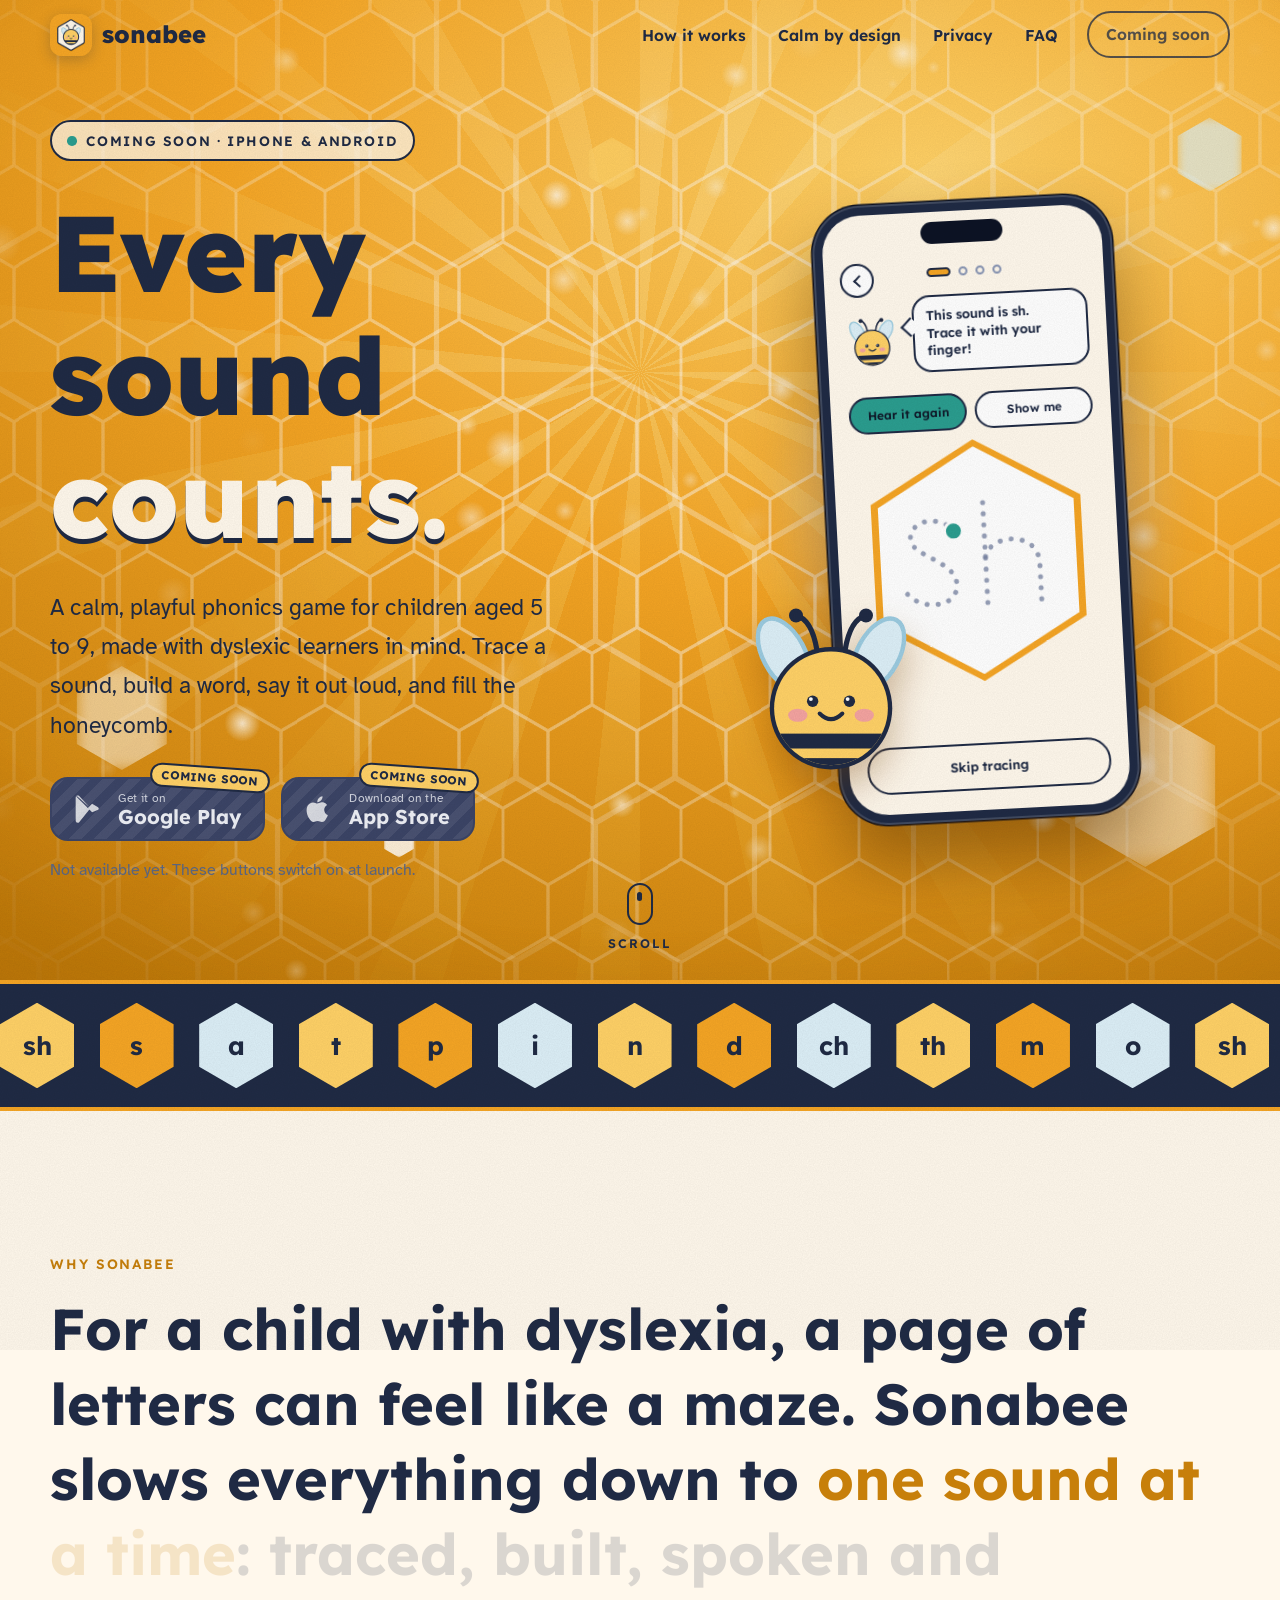
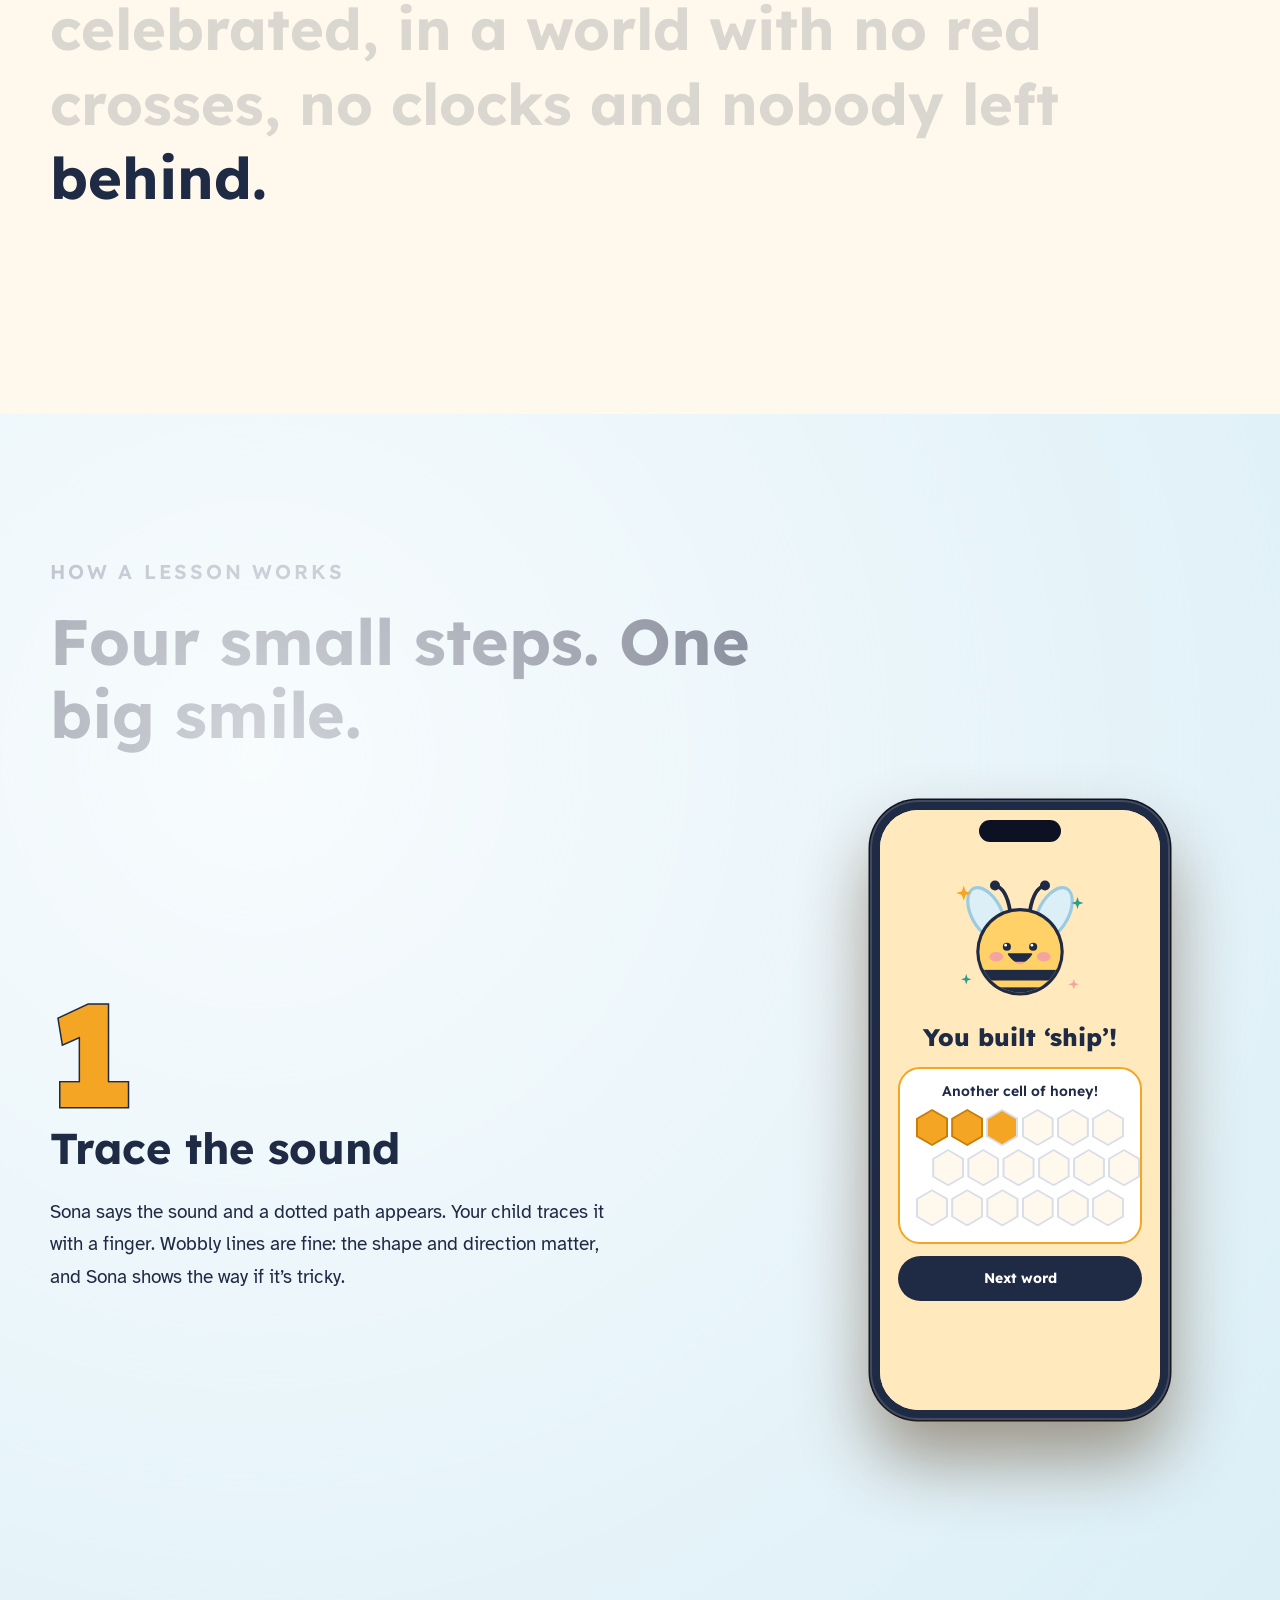
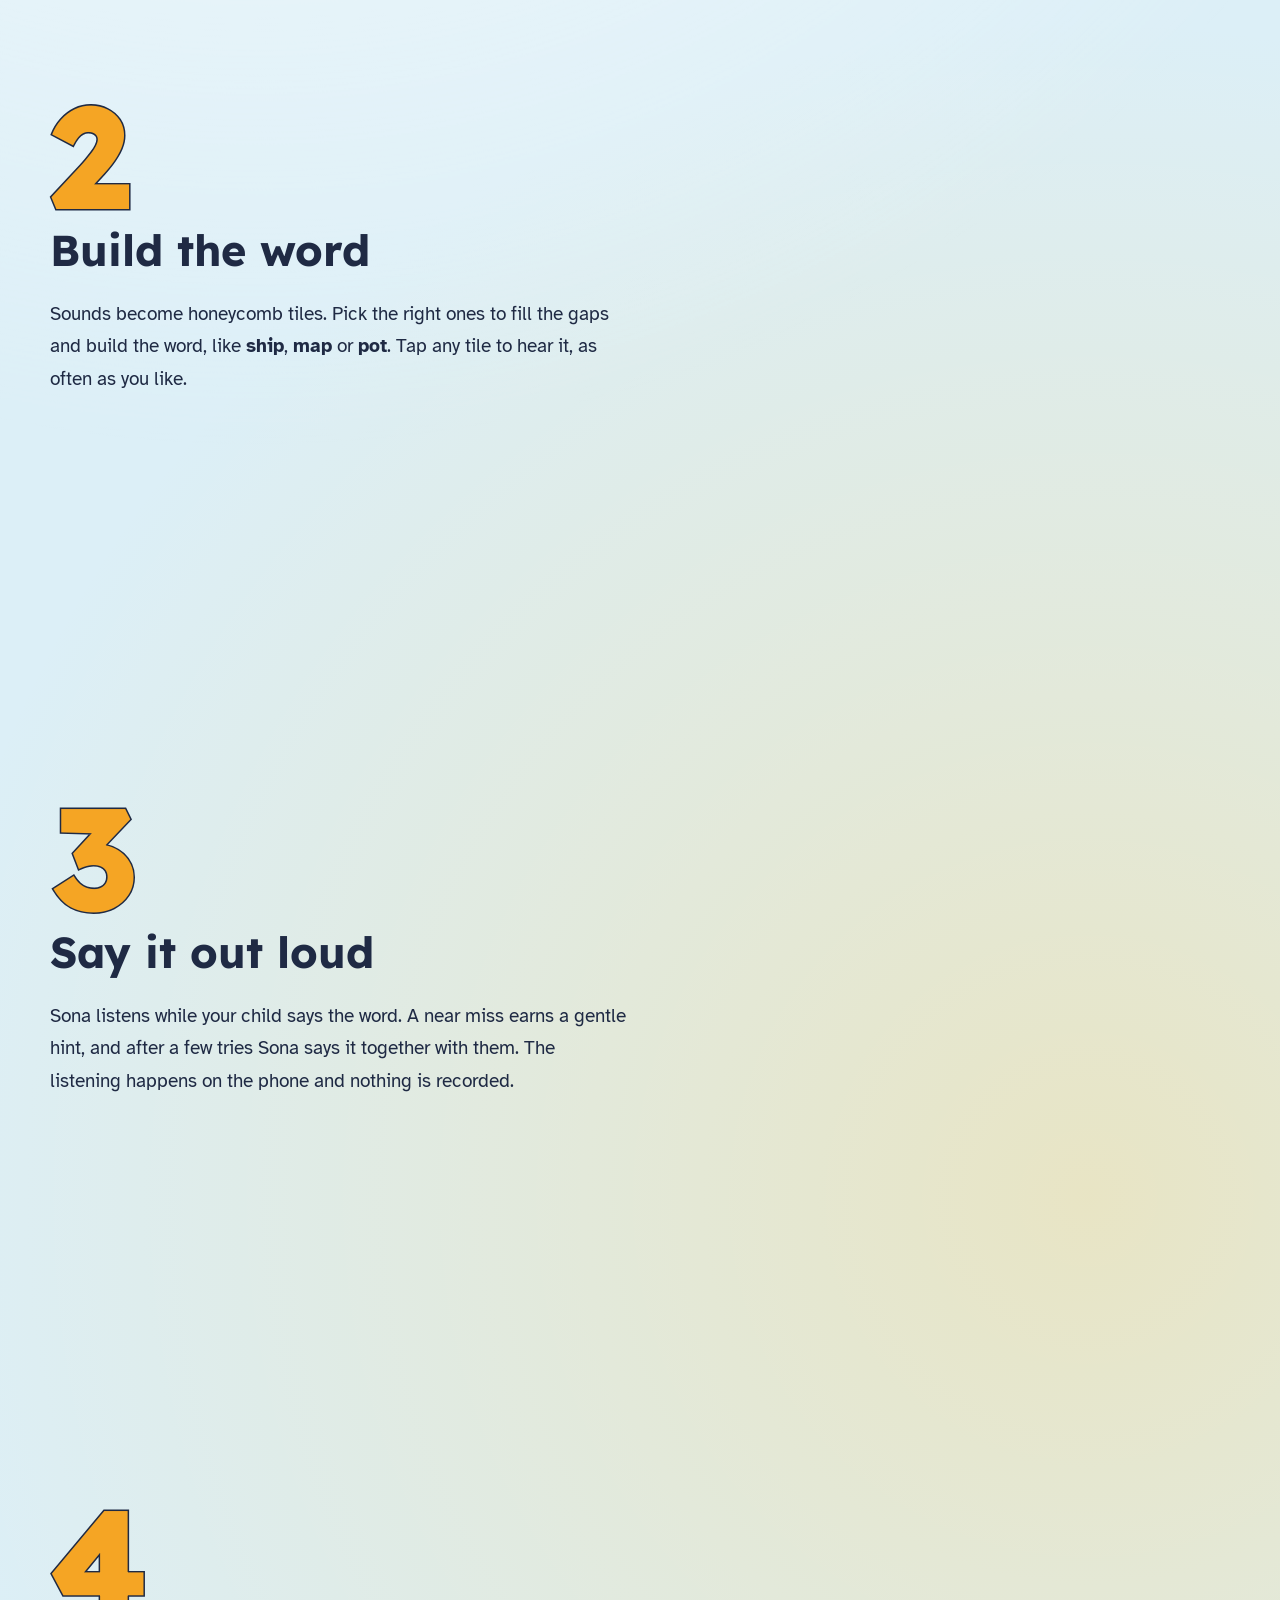
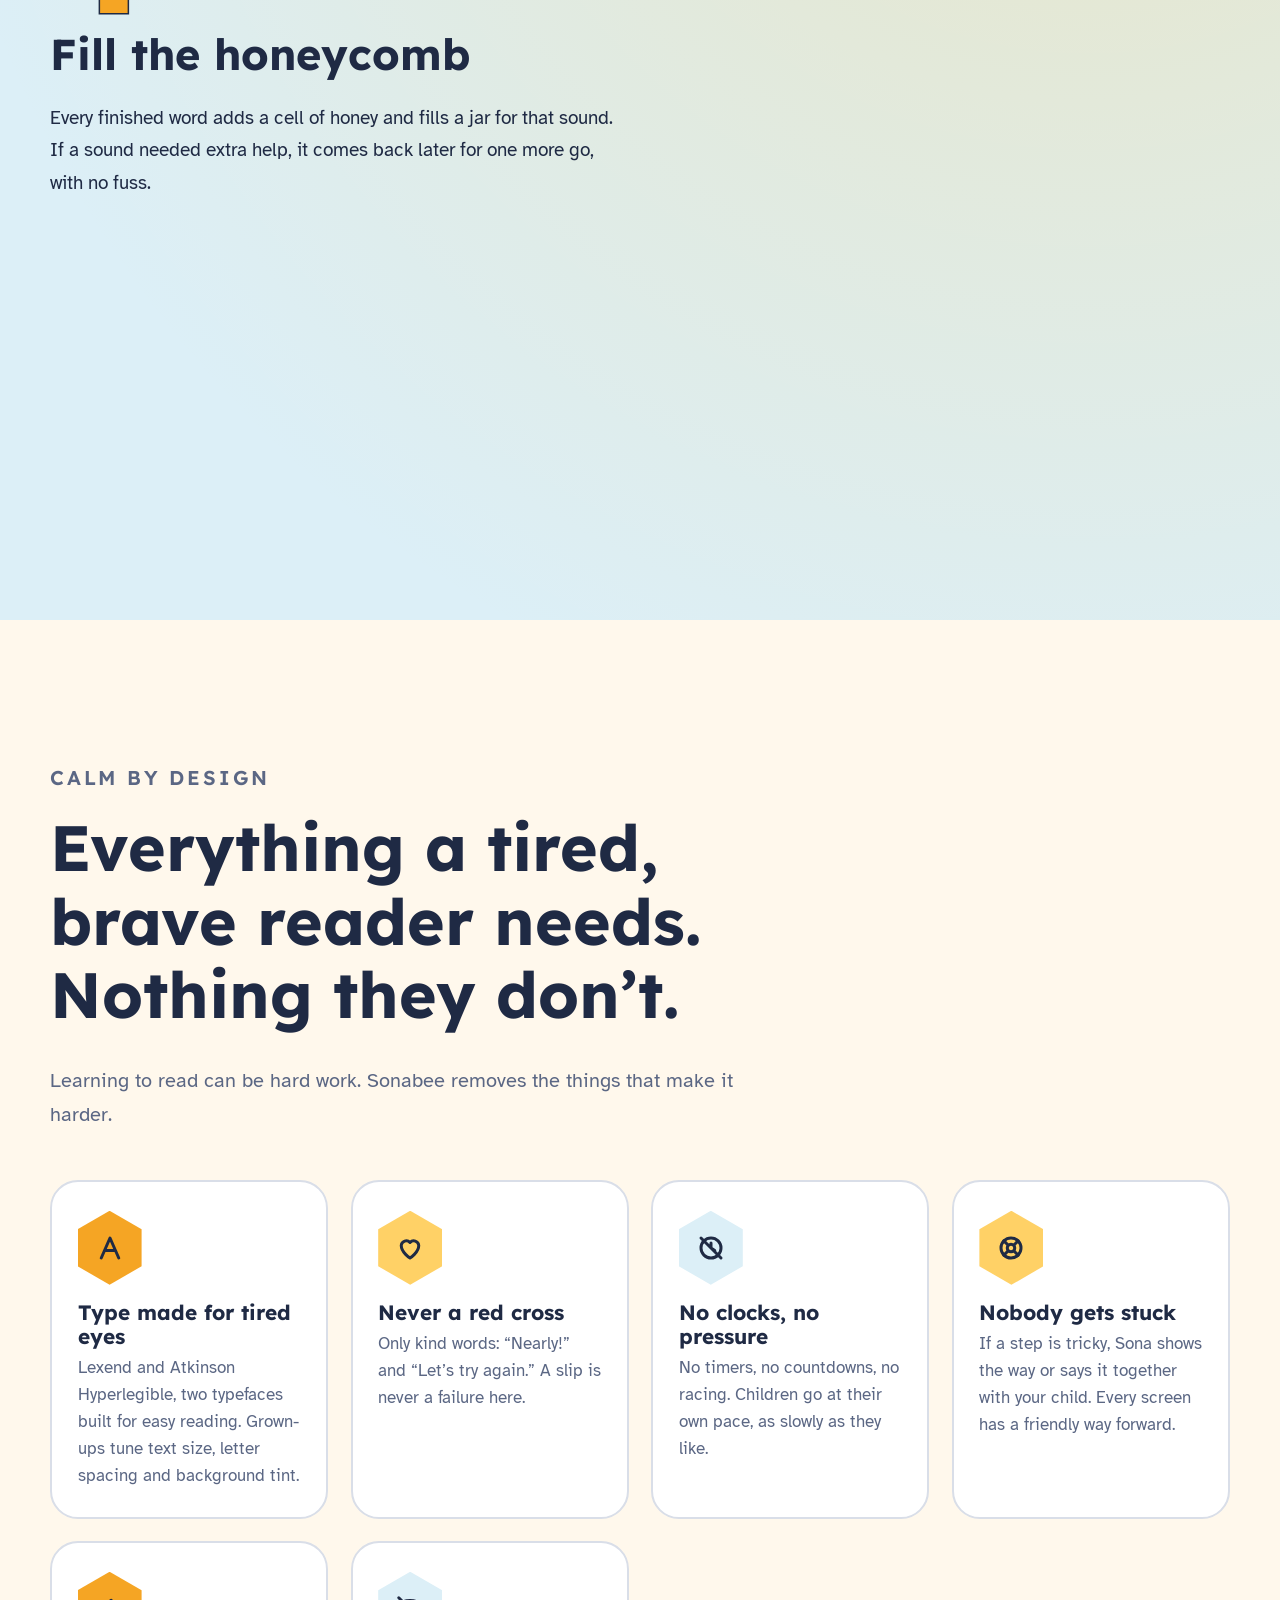
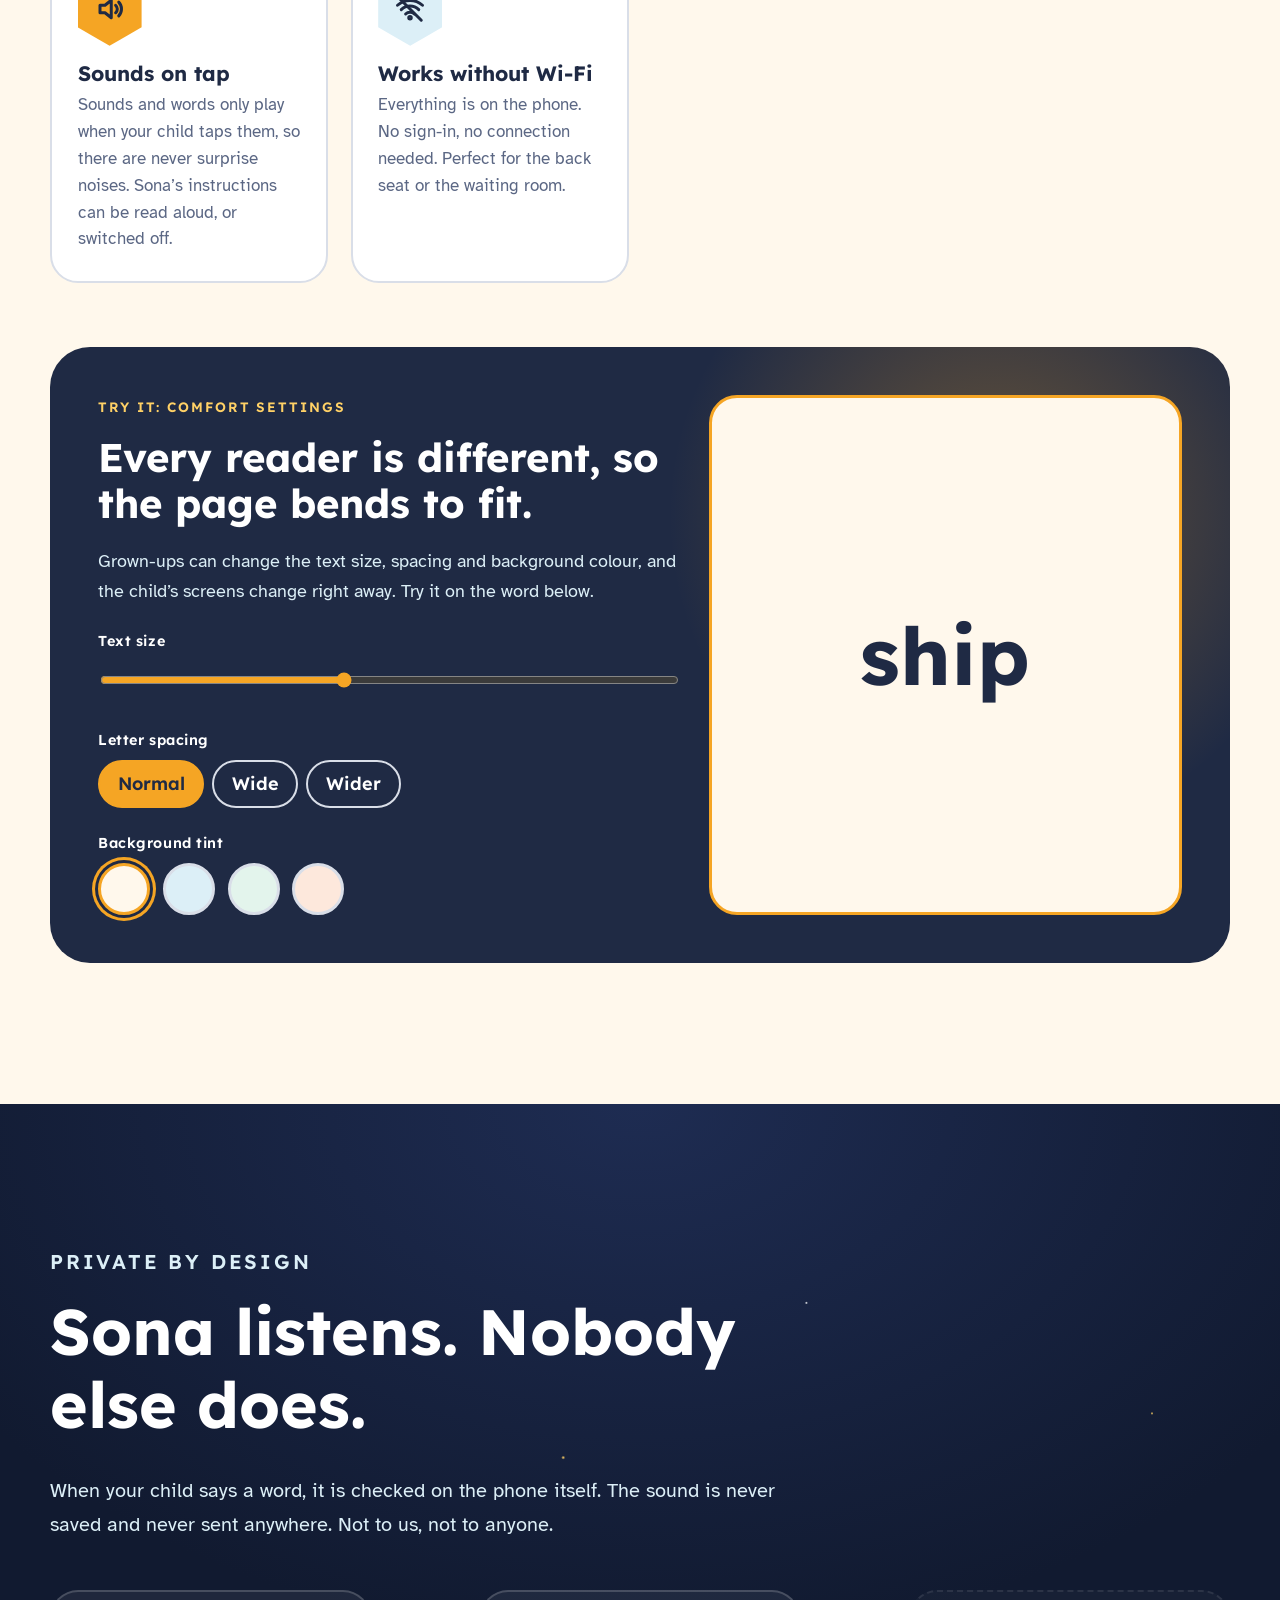
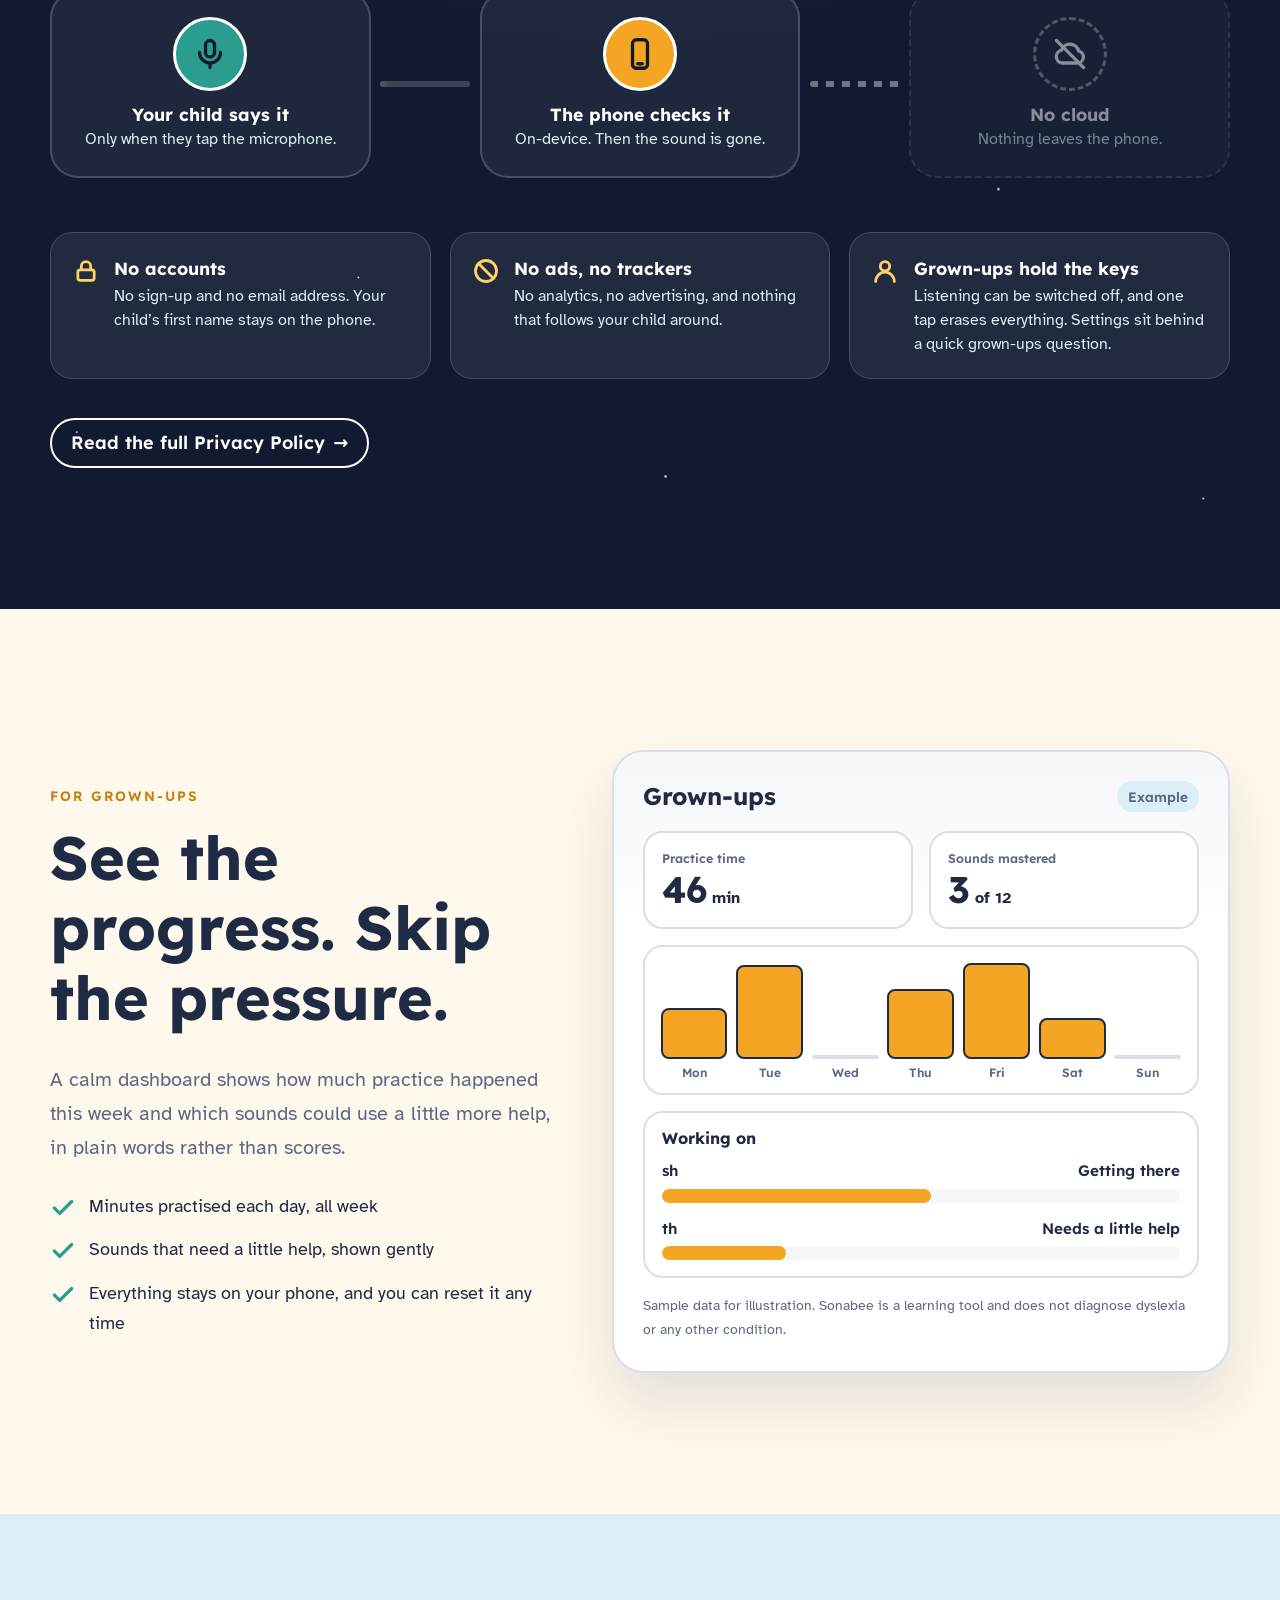
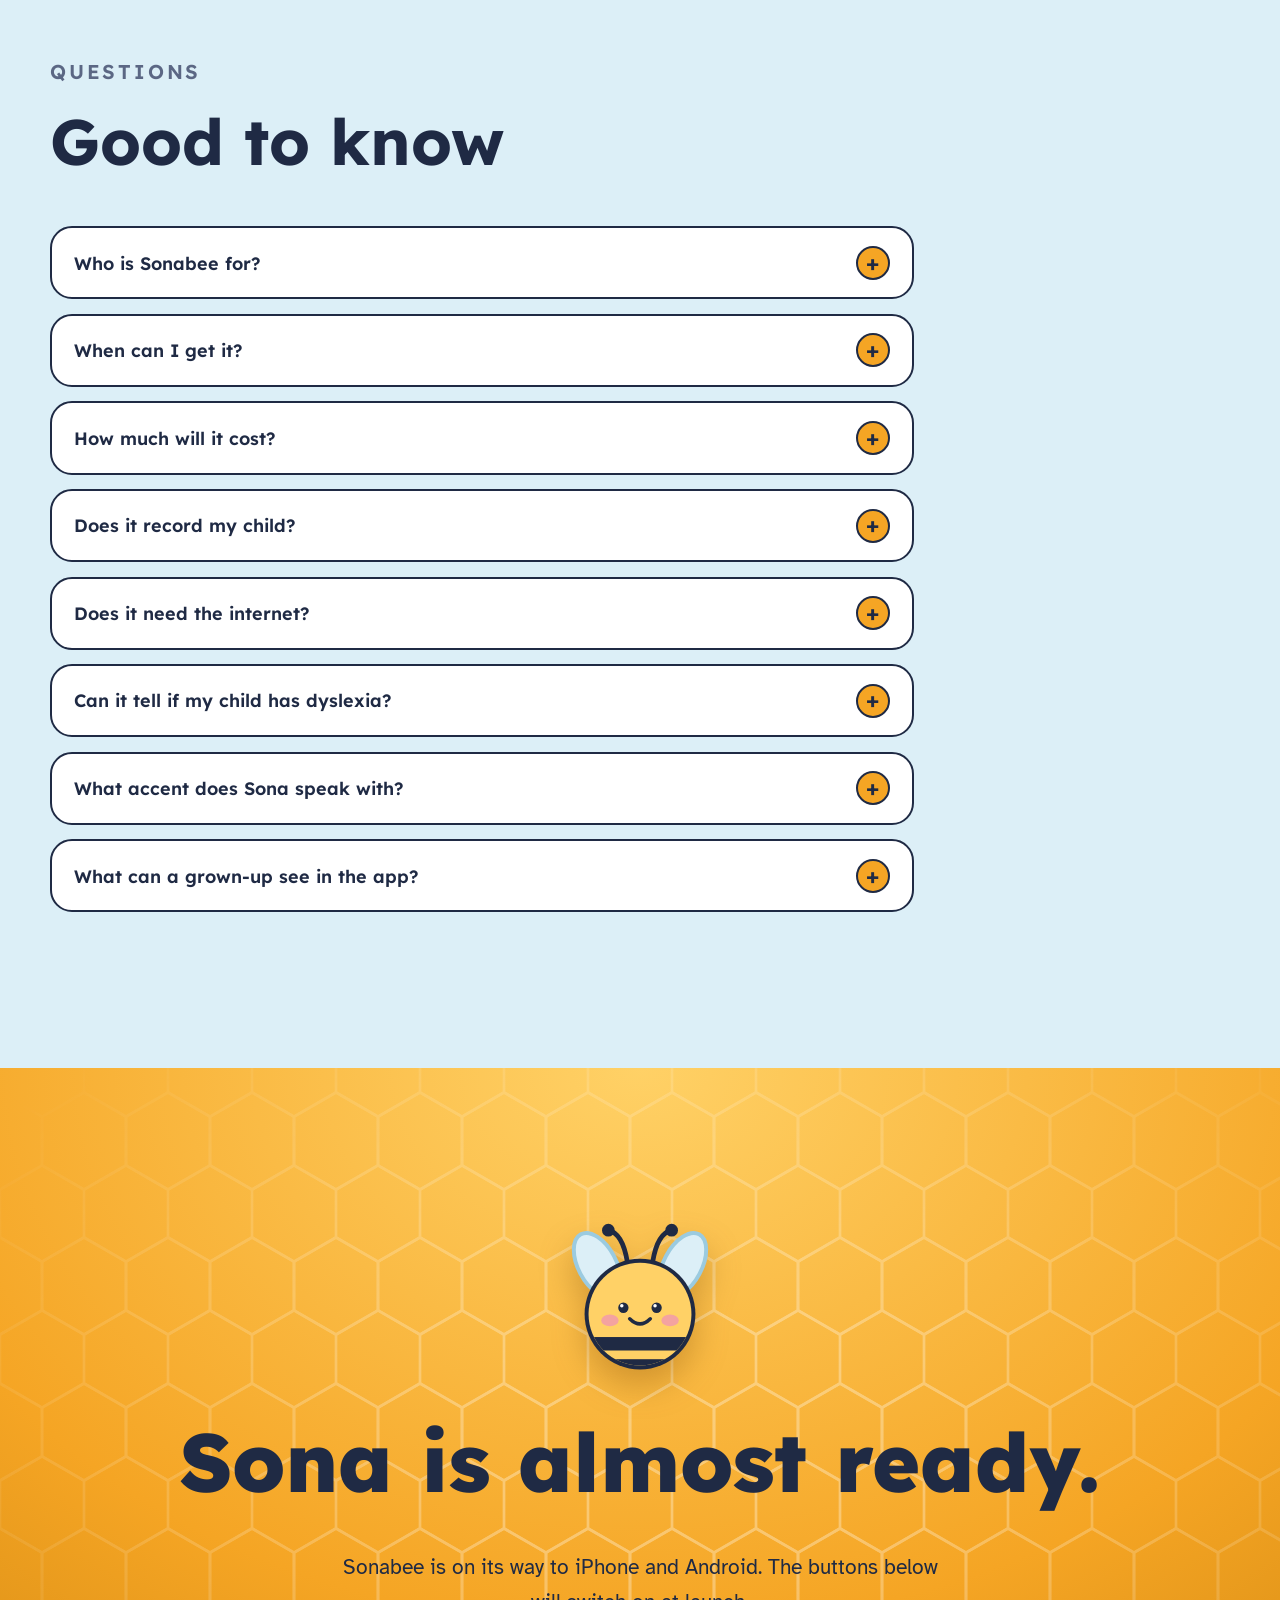
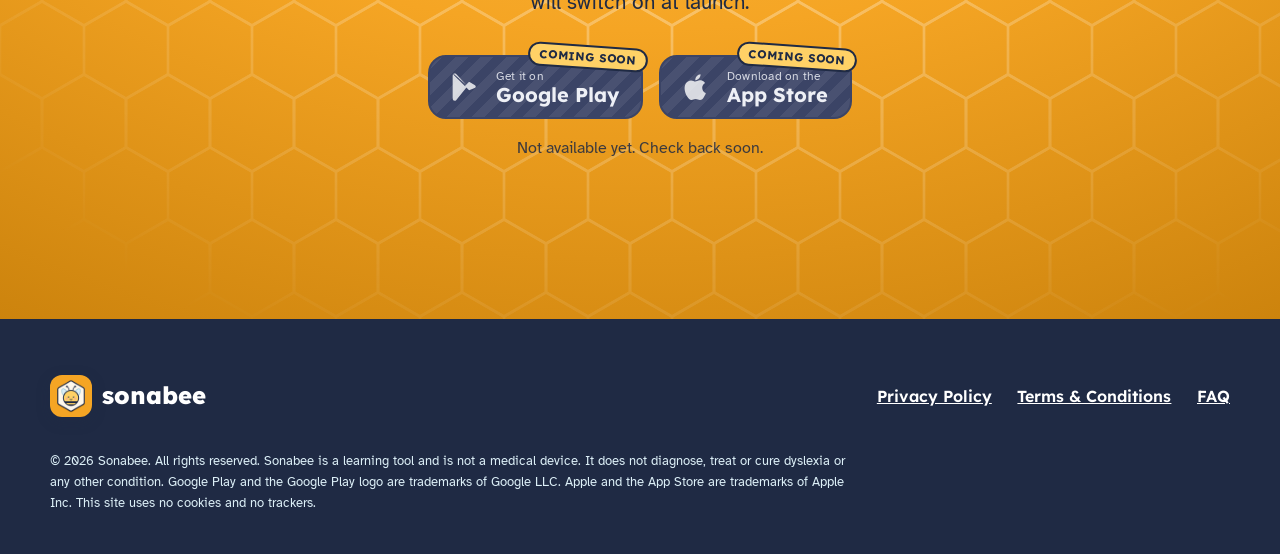
==== index.html @ 213363f4 "Add the Sonabee coming-soon website." ====
<!doctype html>
<html lang="en">
<head>
<meta charset="utf-8">
<meta name="viewport" content="width=device-width, initial-scale=1">
<title>Sonabee | Every sound counts. A calm phonics game for ages 5 to 9</title>
<meta name="description" content="Sonabee is a calm, playful phonics game for children aged 5 to 9, made with dyslexic learners in mind. Trace a sound, build a word, say it aloud. Coming soon to iPhone and Android.">
<meta name="theme-color" content="#F5A524">
<meta property="og:title" content="Sonabee | Every sound counts.">
<meta property="og:description" content="A calm, playful phonics game for children aged 5 to 9. Coming soon to iPhone and Android.">
<meta property="og:type" content="website">
<meta property="og:image" content="assets/img/app-icon-512.png">
<link rel="icon" href="favicon.svg" type="image/svg+xml">
<link rel="apple-touch-icon" href="assets/img/apple-touch-icon.png">
<link rel="preload" href="assets/fonts/Lexend-ExtraBold.ttf" as="font" type="font/ttf" crossorigin>
<link rel="stylesheet" href="assets/css/style.css">
<script>document.documentElement.classList.add('js');</script>
</head>
<body>
<a class="skip" href="#main">Skip to content</a>
<div class="grain" aria-hidden="true"></div>

<!-- ===================== NAV ===================== -->
<header class="nav" id="nav">
  <div class="wrap">
    <a class="brand" href="#top" aria-label="Sonabee, back to top"><img src="assets/img/icon-192.png" alt="" width="42" height="42">sonabee</a>
    <nav aria-label="Main">
      <ul class="nav-links">
        <li><a href="#how">How it works</a></li>
        <li><a href="#calm">Calm by design</a></li>
        <li><a href="#private">Privacy</a></li>
        <li><a href="#faq">FAQ</a></li>
        <li><span class="pill" aria-disabled="true" title="The app is not available yet">Coming soon</span></li>
      </ul>
    </nav>
  </div>
</header>

<main id="main">
<!-- ===================== HERO ===================== -->
<section class="hero" id="top" aria-labelledby="hero-title">
  <div class="hero-bg" aria-hidden="true">
    <div class="hex-layer"></div>
    <div class="hex-layer two"></div>
  </div>
  <div class="rays" aria-hidden="true"></div>
  <span class="bokeh" style="--s:90px;--x:6%;--y:68%;--b:7px;--t:16s;--dx:30px;--dy:-60px" aria-hidden="true"></span>
  <span class="bokeh" style="--s:46px;--x:46%;--y:14%;--b:3px;--t:11s;--c:rgba(255,209,102,.8)" aria-hidden="true"></span>
  <span class="bokeh" style="--s:140px;--x:84%;--y:72%;--b:12px;--t:20s;--dx:-30px;--dy:-30px" aria-hidden="true"></span>
  <span class="bokeh" style="--s:30px;--x:30%;--y:84%;--b:1px;--t:9s;--c:rgba(255,248,236,.9)" aria-hidden="true"></span>
  <span class="bokeh" style="--s:64px;--x:92%;--y:12%;--b:5px;--t:13s;--c:rgba(220,239,247,.7)" aria-hidden="true"></span>
  <canvas id="pollen" aria-hidden="true"></canvas>
  <div class="vignette" aria-hidden="true"></div>

  <div class="wrap hero-grid">
    <div class="hero-copy">
      <p class="eyebrow fade-in" style="--d:.3s"><span class="dot" aria-hidden="true"></span>Coming soon &middot; iPhone &amp; Android</p>
      <h1 id="hero-title" aria-label="Every sound counts.">
        <span class="w" aria-hidden="true"><span style="--i:0">Every</span></span>
        <span class="w" aria-hidden="true"><span style="--i:1">sound</span></span><br>
        <span class="w" aria-hidden="true"><span class="accent" style="--i:2">counts.</span></span>
      </h1>
      <p class="lead fade-in" style="--d:1.3s">A calm, playful phonics game for children aged 5 to 9, made with dyslexic learners in mind. Trace a sound, build a word, say it out loud, and fill the honeycomb.</p>
      <div class="fade-in" style="--d:1.6s">
        <div class="stores" role="group" aria-label="App store downloads, coming soon">
          <span title="Coming soon"><button class="store" type="button" disabled aria-disabled="true" aria-describedby="soon-hero">
            <svg viewBox="0 0 24 24" aria-hidden="true"><path fill="#fff" d="M4.5 2.6c-.3.3-.5.8-.5 1.4v16c0 .6.2 1.1.5 1.4l.1.1 9-9v-.2l-9-9zM15.6 14.3l-3-3 3-3 3.9 2.2c1.100.6 1.100 1.600 0 2.200zM13.700 12.400 4.600 21.400c.4.400 1 .4 1.700.1zM13.700 10.500 6.300 2.600c-.7-.3-1.300-.3-1.700.1z"/></svg>
            <span><small>Get it on</small><strong>Google Play</strong></span><em class="soon">Coming soon</em>
          </button></span>
          <span title="Coming soon"><button class="store" type="button" disabled aria-disabled="true" aria-describedby="soon-hero">
            <svg viewBox="0 0 24 24" aria-hidden="true"><path fill="#fff" d="M16.400 12.600c0-2.300 1.900-3.400 2-3.500-1.100-1.600-2.800-1.800-3.400-1.800-1.400-.1-2.800.9-3.500.9-.7 0-1.800-.8-3-.8-1.500 0-3 .9-3.800 2.300-1.600 2.800-.4 6.900 1.200 9.200.8 1.100 1.700 2.300 2.900 2.300 1.200 0 1.600-.7 3-.7s1.800.7 3 .7c1.300 0 2.100-1.100 2.800-2.200.9-1.300 1.300-2.500 1.300-2.600 0 0-2.500-1-2.500-3.800zM14.200 5.900c.6-.8 1.100-1.800 1-2.900-.9 0-2 .6-2.700 1.400-.6.700-1.100 1.800-1 2.800 1 .1 2-.5 2.700-1.300z"/></svg>
            <span><small>Download on the</small><strong>App Store</strong></span><em class="soon">Coming soon</em>
          </button></span>
        </div>
        <p class="soon-note" id="soon-hero">Not available yet. These buttons switch on at launch.</p>
      </div>
    </div>

    <div class="hero-stage" aria-hidden="true">
      <div class="glow"></div>
      <div class="phone-wrap">
        <div class="phone"><div class="screen">
          <div class="scr is-active">
            <div class="back"></div>
            <div class="dots"><i class="now"></i><i></i><i></i><i></i></div>
            <div class="mini-sona" data-sona="happy"></div>
            <div class="bubble">This sound is sh.<br>Trace it with your finger!</div>
            <div class="pillrow"><span class="pillbtn teal">Hear it again</span><span class="pillbtn">Show me</span></div>
            <div class="pad"><div class="cell"></div>
              <svg viewBox="0 0 210 242" class="js-trace">
                <path class="guide" d="M82 92C74 76 40 74 38 96C36 114 84 120 82 146C80 170 40 168 30 148"/>
                <path class="guide" d="M112 64L112 168"/>
                <path class="guide" d="M112 118C118 96 164 94 166 126L166 168"/>
                <path class="ink" d="M82 92C74 76 40 74 38 96C36 114 84 120 82 146C80 170 40 168 30 148"/>
                <path class="ink" d="M112 64L112 168"/>
                <path class="ink" d="M112 118C118 96 164 94 166 126L166 168"/>
                <circle class="dot" r="9"/>
              </svg>
            </div>
            <div class="skip-btn">Skip tracing</div>
          </div>
        </div></div>
      </div>
      <svg class="trail" viewBox="0 0 660 40"><path d="M0 30C160-10 330 50 650 14" fill="none" stroke="#FFF8EC" stroke-width="5" stroke-linecap="round" stroke-dasharray="1 14"/></svg>
      <div class="fly" data-sona="happy"></div>
    </div>
  </div>
  <a class="scroll-cue" href="#why" aria-label="Scroll to learn more"><i></i>Scroll</a>
</section>

<!-- ===================== SOUND RIBBON ===================== -->
<div class="ribbon" aria-label="Sounds children learn: sh, s, a, t, p, i, n, d, ch, th, m, o">
  <div class="ribbon-track">
    <span class="rt">sh</span><span class="rt">s</span><span class="rt">a</span><span class="rt">t</span><span class="rt">p</span><span class="rt">i</span><span class="rt">n</span><span class="rt">d</span><span class="rt">ch</span><span class="rt">th</span><span class="rt">m</span><span class="rt">o</span>
    <span class="rt" aria-hidden="true">sh</span><span class="rt" aria-hidden="true">s</span><span class="rt" aria-hidden="true">a</span><span class="rt" aria-hidden="true">t</span><span class="rt" aria-hidden="true">p</span><span class="rt" aria-hidden="true">i</span><span class="rt" aria-hidden="true">n</span><span class="rt" aria-hidden="true">d</span><span class="rt" aria-hidden="true">ch</span><span class="rt" aria-hidden="true">th</span><span class="rt" aria-hidden="true">m</span><span class="rt" aria-hidden="true">o</span>
  </div>
</div>

<!-- ===================== WHY ===================== -->
<section class="section" id="why" aria-labelledby="why-k">
  <div class="wrap">
    <p class="kicker" id="why-k">Why Sonabee</p>
    <p class="big-words" data-split>For a child with dyslexia, a page of letters can feel like a maze. Sonabee slows everything down to <em>one sound at a time</em>: traced, built, spoken and celebrated, in a world with no red crosses, no clocks and nobody left behind.</p>
  </div>
</section>

<!-- ===================== HOW IT WORKS ===================== -->
<section class="section how" id="how" aria-labelledby="how-h">
  <div class="wrap">
    <div class="sec-head reveal">
      <p class="kicker">How a lesson works</p>
      <h2 id="how-h">Four small steps. One big smile.</h2>
    </div>
    <div class="story-grid story">
      <div class="steps">
        <article class="step is-active" data-step="0">
          <div class="num" aria-hidden="true">1</div>
          <h3>Trace the sound</h3>
          <p>Sona says the sound and a dotted path appears. Your child traces it with a finger. Wobbly lines are fine: the shape and direction matter, and Sona shows the way if it&rsquo;s tricky.</p>
        </article>
        <article class="step" data-step="1">
          <div class="num" aria-hidden="true">2</div>
          <h3>Build the word</h3>
          <p>Sounds become honeycomb tiles. Pick the right ones to fill the gaps and build the word, like <strong>ship</strong>, <strong>map</strong> or <strong>pot</strong>. Tap any tile to hear it, as often as you like.</p>
        </article>
        <article class="step" data-step="2">
          <div class="num" aria-hidden="true">3</div>
          <h3>Say it out loud</h3>
          <p>Sona listens while your child says the word. A near miss earns a gentle hint, and after a few tries Sona says it together with them. The listening happens on the phone and nothing is recorded.</p>
        </article>
        <article class="step" data-step="3">
          <div class="num" aria-hidden="true">4</div>
          <h3>Fill the honeycomb</h3>
          <p>Every finished word adds a cell of honey and fills a jar for that sound. If a sound needed extra help, it comes back later for one more go, with no fuss.</p>
        </article>
      </div>

      <div class="story-phone" aria-hidden="true">
        <div class="phone-wrap">
          <div class="phone"><div class="screen">

            <!-- 1 Trace -->
            <div class="scr is-active" data-scr="0">
              <div class="back"></div>
              <div class="dots"><i class="now"></i><i></i><i></i><i></i></div>
              <div class="mini-sona" data-sona="happy"></div>
              <div class="bubble">This sound is sh.<br>Trace it with your finger!</div>
              <div class="pillrow"><span class="pillbtn teal">Hear it again</span><span class="pillbtn">Show me</span></div>
              <div class="pad"><div class="cell"></div>
                <svg viewBox="0 0 210 242" class="js-trace">
                  <path class="guide" d="M82 92C74 76 40 74 38 96C36 114 84 120 82 146C80 170 40 168 30 148"/>
                  <path class="guide" d="M112 64L112 168"/>
                  <path class="guide" d="M112 118C118 96 164 94 166 126L166 168"/>
                  <path class="ink" d="M82 92C74 76 40 74 38 96C36 114 84 120 82 146C80 170 40 168 30 148"/>
                  <path class="ink" d="M112 64L112 168"/>
                  <path class="ink" d="M112 118C118 96 164 94 166 126L166 168"/>
                  <circle class="dot" r="9"/>
                </svg>
              </div>
              <div class="skip-btn">Skip tracing</div>
            </div>

            <!-- 2 Build -->
            <div class="scr" data-scr="1">
              <div class="back"></div>
              <div class="dots"><i class="done"></i><i class="now"></i><i></i><i></i></div>
              <p class="h-title">Build the word you hear</p>
              <div class="build-row">
                <div class="round"><svg viewBox="0 0 24 24" fill="#0F1A2A"><path d="M4 9v6h4l5 4V5L8 9H4zM16.500 8.500a5 5 0 0 1 0 7l-1.300-1.300a3.200 3.200 0 0 0 0-4.400zM19 6l-1.300 1.300a7 7 0 0 1 0 9.400L19 18a9 9 0 0 0 0-12z"/></svg></div>
                <div class="pic"><svg viewBox="0 0 70 70"><circle cx="54" cy="14" r="6" fill="#FFD166"/><path d="M33 8v34M33 10l-16 28h16zM35 14l14 24H35z" fill="#fff" stroke="#1F2A44" stroke-width="2.200" stroke-linejoin="round"/><path d="M8 42h54l-8 14H17z" fill="#C77F0A" stroke="#1F2A44" stroke-width="2.200" stroke-linejoin="round"/><circle cx="24" cy="48" r="2" fill="#DCEFF7" stroke="#1F2A44"/><circle cx="35" cy="48" r="2" fill="#DCEFF7" stroke="#1F2A44"/><circle cx="46" cy="48" r="2" fill="#DCEFF7" stroke="#1F2A44"/><path d="M6 62q6-6 12 0t12 0 12 0 12 0" fill="none" stroke="#2A9D8F" stroke-width="3" stroke-linecap="round"/></svg></div>
              </div>
              <!-- empty slots -->
              <svg class="slot-svg" style="left:102px;top:222px" viewBox="0 0 76 88"><path d="M38 3 73 23v42L38 85 3 65V23z" fill="none" stroke="#5B6784" stroke-width="2.500" stroke-dasharray="7 6" stroke-linejoin="round"/></svg>
              <svg class="slot-svg" style="left:186px;top:222px" viewBox="0 0 76 88"><path d="M38 3 73 23v42L38 85 3 65V23z" fill="none" stroke="#5B6784" stroke-width="2.500" stroke-dasharray="7 6" stroke-linejoin="round"/></svg>
              <div class="hex tile sh" style="left:18px;top:222px"><span>sh</span></div>
              <!-- tray -->
              <div class="hex tile sky fly-a" style="left:10px;top:420px;--dx:99px;--dy:-190px;--dl:.5s"><span>i</span></div>
              <div class="hex tile fly-b" style="left:76px;top:420px;--dx:117px;--dy:-190px;--dl:1.2s"><span>p</span></div>
              <div class="hex tile sky" style="left:142px;top:420px"><span>a</span></div>
              <div class="hex tile" style="left:208px;top:420px"><span>d</span></div>
              <div class="done-btn">Done</div>
            </div>

            <!-- 3 Say -->
            <div class="scr" data-scr="2">
              <div class="back"></div>
              <div class="dots"><i class="done"></i><i class="done"></i><i class="now"></i><i></i></div>
              <div class="say-word">ship</div>
              <div class="say-parts"><span class="part p1">sh</span> &middot; <span class="part p2">i</span> &middot; <span class="part p3">p</span></div>
              <div class="say-sona" data-sona="listen"></div>
              <div class="mic"><span class="ring"></span><span class="ring b"></span><span class="ring c"></span>
                <svg viewBox="0 0 24 24" fill="none" stroke="#0F1A2A" stroke-width="2.400" stroke-linecap="round"><rect x="9" y="3" width="6" height="11" rx="3" fill="#0F1A2A"/><path d="M5 11a7 7 0 0 0 14 0M12 18v3"/></svg></div>
              <div class="say-cap"><span class="c1">Listening&hellip;</span><span class="c2">Great saying!</span></div>
              <div class="say-bar">Help me hear it first</div>
            </div>

            <!-- 4 Complete -->
            <div class="scr celebrate" data-scr="3">
              <div class="cel-sona" data-sona="celebrate"></div>
              <div class="cel-title">You built &lsquo;ship&rsquo;!</div>
              <div class="cel-card">
                <h4>Another cell of honey!</h4>
                <div class="comb"><i class="on"></i><i class="on"></i><i class="new"></i><i></i><i></i><i></i><i></i><i></i><i></i><i></i><i></i><i></i><i></i><i></i><i></i><i></i><i></i><i></i></div>
              </div>
              <div class="btn-dark">Next word</div>
            </div>

          </div></div>
        </div>
      </div>
    </div>
  </div>
</section>

<!-- ===================== CALM BY DESIGN ===================== -->
<section class="section features" id="calm" aria-labelledby="calm-h">
  <div class="wrap">
    <div class="sec-head reveal">
      <p class="kicker">Calm by design</p>
      <h2 id="calm-h">Everything a tired, brave reader needs. Nothing they don&rsquo;t.</h2>
      <p>Learning to read can be hard work. Sonabee removes the things that make it harder.</p>
    </div>
    <div class="cards">
      <article class="card reveal" style="--d:0s"><div class="ico"><svg viewBox="0 0 24 24"><path d="M5 20 12 4l7 16M8 14h8"/></svg></div><h3>Type made for tired eyes</h3><p>Lexend and Atkinson Hyperlegible, two typefaces built for easy reading. Grown-ups tune text size, letter spacing and background tint.</p></article>
      <article class="card reveal" style="--d:.08s"><div class="ico"><svg viewBox="0 0 24 24"><path d="M12 20s-7-4.400-7-10a4 4 0 0 1 7-2.400A4 4 0 0 1 19 10c0 5.600-7 10-7 10z"/></svg></div><h3>Never a red cross</h3><p>Only kind words: &ldquo;Nearly!&rdquo; and &ldquo;Let&rsquo;s try again.&rdquo; A slip is never a failure here.</p></article>
      <article class="card reveal" style="--d:.16s"><div class="ico"><svg viewBox="0 0 24 24"><circle cx="12" cy="12" r="8"/><path d="M12 8v4l3 2M4 4l16 16"/></svg></div><h3>No clocks, no pressure</h3><p>No timers, no countdowns, no racing. Children go at their own pace, as slowly as they like.</p></article>
      <article class="card reveal" style="--d:.24s"><div class="ico"><svg viewBox="0 0 24 24"><circle cx="12" cy="12" r="8"/><circle cx="12" cy="12" r="3"/><path d="M6.300 6.300l3.500 3.500M14.200 14.200l3.500 3.500M17.700 6.300l-3.500 3.500M9.800 14.200l-3.500 3.500"/></svg></div><h3>Nobody gets stuck</h3><p>If a step is tricky, Sona shows the way or says it together with your child. Every screen has a friendly way forward.</p></article>
      <article class="card reveal" style="--d:.32s"><div class="ico"><svg viewBox="0 0 24 24"><path d="M4 9v6h4l5 4V5L8 9H4zM16.500 9a4 4 0 0 1 0 6M19 6.500a8 8 0 0 1 0 11"/></svg></div><h3>Sounds on tap</h3><p>Sounds and words only play when your child taps them, so there are never surprise noises. Sona&rsquo;s instructions can be read aloud, or switched off.</p></article>
      <article class="card reveal" style="--d:.4s"><div class="ico"><svg viewBox="0 0 24 24"><path d="M2 9a15 15 0 0 1 20 0M5 12.500a10 10 0 0 1 14 0M8.500 16a5 5 0 0 1 7 0"/><circle cx="12" cy="19" r="1"/><path d="M3 3l18 18"/></svg></div><h3>Works without Wi-Fi</h3><p>Everything is on the phone. No sign-in, no connection needed. Perfect for the back seat or the waiting room.</p></article>
    </div>

    <div class="comfort reveal" id="comfort">
      <div>
        <p class="kicker" style="color:var(--bee)">Try it: Comfort settings</p>
        <h3>Every reader is different, so the page bends to fit.</h3>
        <p>Grown-ups can change the text size, spacing and background colour, and the child&rsquo;s screens change right away. Try it on the word below.</p>
        <div class="ctrl"><label for="size">Text size</label><input type="range" id="size" min="44" max="130" value="80"></div>
        <div class="ctrl"><span class="lbl" id="sp-l">Letter spacing</span>
          <div class="seg" role="group" aria-labelledby="sp-l">
            <button type="button" data-sp="0" aria-pressed="true">Normal</button>
            <button type="button" data-sp="0.12" aria-pressed="false">Wide</button>
            <button type="button" data-sp="0.26" aria-pressed="false">Wider</button>
          </div></div>
        <div class="ctrl"><span class="lbl" id="tint-l">Background tint</span>
          <div class="tints" role="group" aria-labelledby="tint-l">
            <button type="button" style="--c:#FFF8EC" data-tint="#FFF8EC" aria-pressed="true" aria-label="Cream"></button>
            <button type="button" style="--c:#DCEFF7" data-tint="#DCEFF7" aria-pressed="false" aria-label="Sky"></button>
            <button type="button" style="--c:#E3F4EC" data-tint="#E3F4EC" aria-pressed="false" aria-label="Mint"></button>
            <button type="button" style="--c:#FDE8DC" data-tint="#FDE8DC" aria-pressed="false" aria-label="Peach"></button>
          </div></div>
      </div>
      <div class="preview" id="preview" role="img" aria-label="Live preview of the word ship"><span id="word" aria-hidden="true">ship</span></div>
    </div>
  </div>
</section>

<!-- ===================== PRIVATE BY DESIGN ===================== -->
<section class="section private on-dark" id="private" aria-labelledby="priv-h">
  <div class="stars" aria-hidden="true"></div>
  <div class="wrap" style="position:relative">
    <div class="sec-head reveal">
      <p class="kicker">Private by design</p>
      <h2 id="priv-h">Sona listens. Nobody else does.</h2>
      <p>When your child says a word, it is checked on the phone itself. The sound is never saved and never sent anywhere. Not to us, not to anyone.</p>
    </div>

    <div class="flow reveal" role="group" aria-label="How voice stays on the device">
      <div class="node"><div class="ni"><svg viewBox="0 0 24 24"><rect x="9" y="3" width="6" height="11" rx="3"/><path d="M5 11a7 7 0 0 0 14 0M12 18v3"/></svg></div><h3>Your child says it</h3><p>Only when they tap the microphone.</p></div>
      <div class="wire" aria-hidden="true"></div>
      <div class="node phone-n"><div class="ni"><svg viewBox="0 0 24 24"><rect x="7" y="2.500" width="10" height="19" rx="2.500"/><path d="M10.500 18.500h3"/></svg></div><h3>The phone checks it</h3><p>On-device. Then the sound is gone.</p></div>
      <div class="wire cut" aria-hidden="true"></div>
      <div class="node cloud"><div class="ni"><svg viewBox="0 0 24 24"><path d="M7 18h10a4 4 0 0 0 .8-7.900A6 6 0 0 0 6.300 9.500 4.300 4.300 0 0 0 7 18z"/><path d="M3 3l18 18"/></svg></div><h3>No cloud</h3><p>Nothing leaves the phone.</p></div>
    </div>

    <ul class="promises">
      <li class="reveal"><svg viewBox="0 0 24 24" aria-hidden="true"><rect x="5" y="11" width="14" height="9" rx="2"/><path d="M8 11V8a4 4 0 0 1 8 0v3"/></svg><div><strong>No accounts</strong><span>No sign-up and no email address. Your child&rsquo;s first name stays on the phone.</span></div></li>
      <li class="reveal" style="--d:.08s"><svg viewBox="0 0 24 24" aria-hidden="true"><circle cx="12" cy="12" r="9"/><path d="M5.600 5.600l12.800 12.800"/></svg><div><strong>No ads, no trackers</strong><span>No analytics, no advertising, and nothing that follows your child around.</span></div></li>
      <li class="reveal" style="--d:.16s"><svg viewBox="0 0 24 24" aria-hidden="true"><circle cx="12" cy="8" r="4"/><path d="M4 21a8 8 0 0 1 16 0"/></svg><div><strong>Grown-ups hold the keys</strong><span>Listening can be switched off, and one tap erases everything. Settings sit behind a quick grown-ups question.</span></div></li>
    </ul>
    <a class="btn-ghost" href="privacy.html">Read the full Privacy Policy <span aria-hidden="true">&rarr;</span></a>
  </div>
</section>

<!-- ===================== FOR GROWN-UPS ===================== -->
<section class="section grownups" id="grownups" aria-labelledby="gu-h">
  <div class="wrap gu-grid">
    <div class="reveal">
      <p class="kicker">For grown-ups</p>
      <h2 id="gu-h" style="font-size:clamp(2.2rem,5vw,3.8rem)">See the progress. Skip the pressure.</h2>
      <p style="font-size:1.25rem;color:var(--ink-soft)">A calm dashboard shows how much practice happened this week and which sounds could use a little more help, in plain words rather than scores.</p>
      <ul class="ticks">
        <li><svg viewBox="0 0 24 24" aria-hidden="true"><path d="M4 12l5 5 11-11"/></svg><span>Minutes practised each day, all week</span></li>
        <li><svg viewBox="0 0 24 24" aria-hidden="true"><path d="M4 12l5 5 11-11"/></svg><span>Sounds that need a little help, shown gently</span></li>
        <li><svg viewBox="0 0 24 24" aria-hidden="true"><path d="M4 12l5 5 11-11"/></svg><span>Everything stays on your phone, and you can reset it any time</span></li>
      </ul>
    </div>
    <div class="dash reveal" id="dash" role="img" aria-label="Example grown-ups dashboard: practice minutes for the week and sounds that need a little help">
      <header><h3>Grown-ups</h3><span>Example</span></header>
      <div class="stat-row">
        <div class="stat"><small>Practice time</small><b>46<i>min</i></b></div>
        <div class="stat"><small>Sounds mastered</small><b>3<i>of 12</i></b></div>
      </div>
      <div class="bars" aria-hidden="true">
        <div class="bar"><b style="--v:42;--i:0"></b>Mon</div>
        <div class="bar"><b style="--v:78;--i:1"></b>Tue</div>
        <div class="bar"><b class="zero" style="--i:2"></b>Wed</div>
        <div class="bar"><b style="--v:58;--i:3"></b>Thu</div>
        <div class="bar"><b style="--v:100;--i:4"></b>Fri</div>
        <div class="bar"><b style="--v:34;--i:5"></b>Sat</div>
        <div class="bar"><b class="zero" style="--i:6"></b>Sun</div>
      </div>
      <div class="working" aria-hidden="true">
        <h4>Working on</h4>
        <div class="wrow"><span>sh</span><span>Getting there</span></div><div class="meter"><i style="--w:52%"></i></div>
        <div class="wrow"><span>th</span><span>Needs a little help</span></div><div class="meter" style="margin-bottom:0"><i style="--w:24%"></i></div>
      </div>
      <p class="note">Sample data for illustration. Sonabee is a learning tool and does not diagnose dyslexia or any other condition.</p>
    </div>
  </div>
</section>

<!-- ===================== FAQ ===================== -->
<section class="section faq" id="faq" aria-labelledby="faq-h">
  <div class="wrap">
    <div class="sec-head reveal"><p class="kicker">Questions</p><h2 id="faq-h">Good to know</h2></div>
    <div class="faq-list reveal">
      <details><summary>Who is Sonabee for?</summary><p>Children aged 5 to 9 who are learning to read, especially children who find it hard, such as those with dyslexia. A grown-up sets it up in a minute and chooses a comfortable starting text size.</p></details>
      <details><summary>When can I get it?</summary><p>Sonabee is coming soon to Google Play and the App Store. The download buttons on this page are switched off until launch.</p></details>
      <details><summary>How much will it cost?</summary><p>Pricing has not been announced. When the app launches, the price will be shown clearly in the store listing before you download.</p></details>
      <details><summary>Does it record my child?</summary><p>No. Sona only listens while your child taps the microphone, and only if you agreed during setup. The speech is checked on the phone, and the audio is never recorded, saved or sent anywhere. You can switch listening off at any time in Comfort settings, and Sona will use a simple &ldquo;I said it!&rdquo; button instead.</p></details>
      <details><summary>Does it need the internet?</summary><p>No. Sonabee works fully offline, so there is no sign-in and no connection needed.</p></details>
      <details><summary>Can it tell if my child has dyslexia?</summary><p>No. Sonabee is a learning tool, not a medical or diagnostic product. If you are worried about your child&rsquo;s reading, please talk to their teacher or a reading specialist.</p></details>
      <details><summary>What accent does Sona speak with?</summary><p>Sona currently speaks in US English.</p></details>
      <details><summary>What can a grown-up see in the app?</summary><p>Behind a quick grown-ups question there is a dashboard of the week&rsquo;s practice, plus Comfort settings for text size, spacing, colour, voice speed, tracing help and listening. Everything is stored on your phone only.</p></details>
    </div>
  </div>
</section>

<!-- ===================== DOWNLOAD ===================== -->
<section class="section cta on-honey" id="download" aria-labelledby="dl-h">
  <div class="hex-layer" aria-hidden="true"></div>
  <div class="wrap">
    <div class="cta-sona" data-sona="happy"></div>
    <h2 id="dl-h" class="reveal">Sona is almost ready.</h2>
    <p class="lead reveal">Sonabee is on its way to iPhone and Android. The buttons below will switch on at launch.</p>
    <div class="stores reveal" role="group" aria-label="App store downloads, coming soon">
      <span title="Coming soon"><button class="store" type="button" disabled aria-disabled="true" aria-describedby="soon-cta">
        <svg viewBox="0 0 24 24" aria-hidden="true"><path fill="#fff" d="M4.500 2.600c-.3.300-.5.800-.5 1.400v16c0 .600.200 1.100.500 1.400l.1.100 9-9v-.2l-9-9zM15.600 14.300l-3-3 3-3 3.900 2.200c1.100.600 1.100 1.600 0 2.200zM13.700 12.400 4.600 21.400c.4.400 1 .4 1.700.1zM13.700 10.500 6.300 2.600c-.7-.3-1.300-.3-1.700.1z"/></svg>
        <span><small>Get it on</small><strong>Google Play</strong></span><em class="soon">Coming soon</em>
      </button></span>
      <span title="Coming soon"><button class="store" type="button" disabled aria-disabled="true" aria-describedby="soon-cta">
        <svg viewBox="0 0 24 24" aria-hidden="true"><path fill="#fff" d="M16.400 12.600c0-2.300 1.900-3.400 2-3.500-1.100-1.600-2.800-1.800-3.400-1.800-1.400-.1-2.800.9-3.500.9-.7 0-1.800-.8-3-.8-1.500 0-3 .9-3.800 2.300-1.600 2.800-.4 6.900 1.200 9.200.8 1.100 1.700 2.300 2.900 2.300 1.200 0 1.600-.7 3-.7s1.800.7 3 .7c1.300 0 2.100-1.100 2.800-2.200.9-1.300 1.300-2.500 1.300-2.600 0 0-2.500-1-2.500-3.800zM14.200 5.900c.6-.8 1.100-1.800 1-2.900-.9 0-2 .6-2.700 1.400-.6.700-1.100 1.800-1 2.800 1 .1 2-.5 2.700-1.300z"/></svg>
        <span><small>Download on the</small><strong>App Store</strong></span><em class="soon">Coming soon</em>
      </button></span>
    </div>
    <p class="soon-note" id="soon-cta">Not available yet. Check back soon.</p>
  </div>
</section>
</main>

<!-- ===================== FOOTER ===================== -->
<footer class="foot">
  <div class="wrap">
    <div class="row">
      <a class="brand" href="#top"><img src="assets/img/icon-192.png" alt="" width="42" height="42">sonabee</a>
      <nav aria-label="Footer">
        <ul>
          <li><a href="privacy.html">Privacy Policy</a></li>
          <li><a href="terms.html">Terms &amp; Conditions</a></li>
          <li><a href="#faq">FAQ</a></li>
        </ul>
      </nav>
    </div>
    <small>&copy; <span id="yr">2026</span> Sonabee. All rights reserved. Sonabee is a learning tool and is not a medical device. It does not diagnose, treat or cure dyslexia or any other condition. Google Play and the Google Play logo are trademarks of Google LLC. Apple and the App Store are trademarks of Apple Inc. This site uses no cookies and no trackers.</small>
  </div>
</footer>

<script src="assets/js/main.js"></script>
</body>
</html>
---- assets/css/style.css ----
/* ==========================================================================
   Sonabee website. Brand colours match the app (lib/theme/app_colors.dart).
   Fonts are self-hosted: the site makes no third-party requests.
   ========================================================================== */

@font-face { font-family: "Lexend"; src: url("../fonts/Lexend-SemiBold.ttf") format("truetype"); font-weight: 600; font-display: swap; }
@font-face { font-family: "Lexend"; src: url("../fonts/Lexend-Bold.ttf") format("truetype"); font-weight: 700; font-display: swap; }
@font-face { font-family: "Lexend"; src: url("../fonts/Lexend-ExtraBold.ttf") format("truetype"); font-weight: 800; font-display: swap; }
@font-face { font-family: "Atkinson Hyperlegible"; src: url("../fonts/AtkinsonHyperlegible-Regular.ttf") format("truetype"); font-weight: 400; font-display: swap; }
@font-face { font-family: "Atkinson Hyperlegible"; src: url("../fonts/AtkinsonHyperlegible-Bold.ttf") format("truetype"); font-weight: 700; font-display: swap; }

:root {
  --honey: #F5A524;
  --honey-deep: #C77F0A;
  --honey-pale: #FFE9C2;
  --ink: #1F2A44;
  --ink-soft: #5B6784;
  --comb: #FFF8EC;
  --wing: #DCEFF7;
  --wing-deep: #9BCBE0;
  --listen: #2A9D8F;
  --on-listen: #0F1A2A;
  --bee: #FFD166;
  --cheeks: #F4A3A0;
  --surface: #FFFFFF;
  --hairline: #D9DEE8;
  --celebrate: #FFE9BD;
  --mint: #E3F4EC;
  --peach: #FDE8DC;
  --night: #111A30;

  --font-head: "Lexend", "Trebuchet MS", system-ui, sans-serif;
  --font-body: "Atkinson Hyperlegible", "Segoe UI", system-ui, sans-serif;
  --radius: 28px;
  --wrap: 1180px;
  --ease: cubic-bezier(.22, 1, .36, 1);
}

*, *::before, *::after { box-sizing: border-box; }
html { scroll-behavior: smooth; -webkit-text-size-adjust: 100%; }
body {
  margin: 0;
  background: var(--comb);
  color: var(--ink);
  font-family: var(--font-body);
  font-size: 1.125rem;
  line-height: 1.7;
  text-align: left;
  overflow-x: hidden;
}
img, svg, canvas { display: block; max-width: 100%; }
a { color: inherit; }
h1, h2, h3, h4 { font-family: var(--font-head); font-weight: 700; line-height: 1.15; margin: 0 0 .5em; }
p { margin: 0 0 1em; }
button { font: inherit; }

.wrap { width: min(var(--wrap), 100% - 2.5rem); margin-inline: auto; }
.skip { position: absolute; left: -999px; top: 0; background: var(--ink); color: #fff; padding: .8rem 1.2rem; border-radius: 0 0 12px 0; z-index: 200; }
.skip:focus { left: 0; }
:focus-visible { outline: 4px solid var(--ink); outline-offset: 3px; border-radius: 6px; }
.on-dark :focus-visible, .nav :focus-visible { outline-color: var(--bee); }
.sr { position: absolute; width: 1px; height: 1px; overflow: hidden; clip: rect(0 0 0 0); white-space: nowrap; }

.eyebrow {
  display: inline-flex; align-items: center; gap: .6rem;
  font-family: var(--font-head); font-weight: 600; font-size: .85rem; letter-spacing: .12em; text-transform: uppercase;
  padding: .45rem .95rem; border-radius: 999px;
  background: rgba(255, 248, 236, .75); color: var(--ink); border: 2px solid var(--ink);
}
.eyebrow .dot { width: .6rem; height: .6rem; border-radius: 50%; background: var(--listen); box-shadow: 0 0 0 0 rgba(42, 157, 143, .6); animation: ping 2s infinite; }
@keyframes ping { 70% { box-shadow: 0 0 0 .6rem rgba(42, 157, 143, 0); } 100% { box-shadow: 0 0 0 0 rgba(42, 157, 143, 0); } }

/* ---------- Buttons: store buttons are disabled until launch ---------- */
.stores { display: flex; flex-wrap: wrap; gap: 1rem; }
.store {
  position: relative; display: inline-flex; align-items: center; gap: .9rem;
  min-height: 64px; padding: .6rem 1.4rem .6rem 1.1rem;
  border-radius: 18px; border: 2px solid var(--ink); background: var(--ink); color: #fff;
  text-align: left; line-height: 1.15; cursor: not-allowed;
}
/* Disabled until launch: clearly switched off, but still easy to read. */
.store:disabled {
  background: #3b4466 repeating-linear-gradient(135deg, rgba(255, 255, 255, .07) 0 9px, transparent 9px 18px);
  border-color: #3b4466; color: #eef0f6; opacity: 1;
}
.store:disabled svg { opacity: .8; }
.store svg { width: 34px; height: 34px; flex: none; }
.store small { display: block; font-size: .78rem; opacity: .85; letter-spacing: .02em; }
.store strong { display: block; font-family: var(--font-head); font-size: 1.25rem; font-weight: 700; }
.store .soon {
  position: absolute; top: -.8rem; right: -.4rem; transform: rotate(4deg);
  font-style: normal; font-family: var(--font-head); font-weight: 700; font-size: .72rem; letter-spacing: .06em; text-transform: uppercase;
  background: var(--bee); color: var(--ink); border: 2px solid var(--ink); padding: .2rem .6rem; border-radius: 999px;
}
.soon-note { margin-top: 1rem; font-size: .98rem; color: var(--ink-soft); }
.on-honey .soon-note, .on-dark .soon-note { color: inherit; opacity: .85; }

.btn-ghost {
  display: inline-flex; align-items: center; gap: .5rem; min-height: 48px; padding: .5rem 1.2rem; border-radius: 999px;
  font-family: var(--font-head); font-weight: 600; text-decoration: none; border: 2px solid currentColor;
  transition: transform .3s var(--ease), background .3s;
}
.btn-ghost:hover { transform: translateY(-2px); background: rgba(255, 255, 255, .25); }

/* ---------- Navigation ---------- */
.nav {
  position: fixed; inset: 0 0 auto 0; z-index: 100; padding: .7rem 0;
  transition: background .4s, box-shadow .4s, backdrop-filter .4s;
}
.nav.is-stuck { background: rgba(31, 42, 68, .88); backdrop-filter: blur(14px); box-shadow: 0 8px 30px rgba(15, 26, 42, .25); color: #fff; }
.nav .wrap { display: flex; align-items: center; justify-content: space-between; gap: 1rem; }
.brand { display: flex; align-items: center; gap: .65rem; text-decoration: none; font-family: var(--font-head); font-weight: 800; font-size: 1.5rem; }
.brand img { width: 42px; height: 42px; border-radius: 12px; box-shadow: 0 4px 14px rgba(31, 42, 68, .25); }
.nav-links { display: flex; align-items: center; gap: 1.6rem; list-style: none; margin: 0; padding: 0; font-family: var(--font-head); font-weight: 600; font-size: .98rem; }
.nav-links a { text-decoration: none; padding: .6rem .2rem; position: relative; }
.nav-links a:not(.pill)::after { content: ""; position: absolute; left: 0; right: 0; bottom: .3rem; height: 3px; border-radius: 3px; background: currentColor; transform: scaleX(0); transform-origin: left; transition: transform .35s var(--ease); }
.nav-links a:not(.pill):hover::after { transform: scaleX(1); }
.pill { display: inline-block; padding: .5rem 1.1rem !important; border-radius: 999px; border: 2px solid currentColor; opacity: .75; cursor: not-allowed; }
@media (max-width: 820px) { .nav-links li:not(:last-child) { display: none; } }

/* ---------- Hero ---------- */
.hero {
  position: relative; min-height: 100svh; display: grid; align-items: center; overflow: hidden; isolation: isolate;
  padding: 7.5rem 0 5rem;
  background: radial-gradient(120% 95% at 72% 18%, var(--bee) 0%, var(--honey) 46%, var(--honey-deep) 100%);
  color: var(--ink);
}
.hero-bg { position: absolute; inset: -6%; z-index: -3; will-change: transform; transform: translate3d(calc(var(--mx, 0) * -14px), calc(var(--my, 0) * -10px), 0) scale(calc(1.06 + var(--hp, 0) * .12)); }
.hex-layer {
  position: absolute; inset: 0; opacity: .5;
  background-image: url("data:image/svg+xml,%3Csvg xmlns='http://www.w3.org/2000/svg' width='28' height='48.5' viewBox='0 0 28 48.5'%3E%3Cg fill='none' stroke='%23FFF8EC' stroke-width='.9' stroke-linejoin='round'%3E%3Cpath d='M14-16.17 28-8.08V8.08L14 16.17 0 8.08V-8.08Z'/%3E%3Cpath d='M0 8.08l14 8.09v16.16L0 40.42-14 32.33V16.17Z'/%3E%3Cpath d='M28 8.08l14 8.09v16.16L28 40.42 14 32.33V16.17Z'/%3E%3Cpath d='M14 32.33l14 8.09v16.16L14 64.67 0 56.58V40.42Z'/%3E%3C/g%3E%3C/svg%3E");
  background-size: 84px 145.5px;
  animation: drift 70s linear infinite;
  -webkit-mask-image: radial-gradient(80% 80% at 55% 45%, #000 20%, transparent 85%); mask-image: radial-gradient(80% 80% at 55% 45%, #000 20%, transparent 85%);
}
.hex-layer.two { background-size: 150px 259px; opacity: .35; animation-duration: 110s; animation-direction: reverse; transform: translate3d(calc(var(--mx, 0) * 22px), calc(var(--my, 0) * 16px), 0); }
@keyframes drift { to { background-position: 84px 145.5px; } }
.rays {
  position: absolute; left: 50%; top: 38%; width: 190vmax; height: 190vmax; z-index: -2; translate: -50% -50%; opacity: .5; mix-blend-mode: soft-light;
  background: repeating-conic-gradient(from 0deg, rgba(255, 255, 255, .9) 0 6deg, transparent 6deg 18deg);
  -webkit-mask-image: radial-gradient(closest-side, #000 0%, transparent 62%); mask-image: radial-gradient(closest-side, #000 0%, transparent 62%);
  animation: spin 160s linear infinite;
}
@keyframes spin { to { rotate: 360deg; } }
.bokeh { position: absolute; z-index: -1; width: var(--s); aspect-ratio: 1 / 1.1547; background: var(--c, rgba(255, 248, 236, .55)); clip-path: polygon(50% 0, 100% 25%, 100% 75%, 50% 100%, 0 75%, 0 25%); filter: blur(var(--b, 6px)); left: var(--x); top: var(--y); animation: floaty var(--t, 14s) ease-in-out infinite alternate; }
@keyframes floaty { from { transform: translate3d(0, 0, 0) rotate(0); } to { transform: translate3d(var(--dx, 24px), var(--dy, -40px), 0) rotate(18deg); } }
#pollen { position: absolute; inset: 0; z-index: -1; width: 100%; height: 100%; pointer-events: none; }
.vignette { position: absolute; inset: 0; z-index: 1; pointer-events: none; background: radial-gradient(120% 100% at 50% 40%, transparent 55%, rgba(120, 66, 0, .38) 100%); }
.grain { position: fixed; inset: -50%; z-index: 150; pointer-events: none; opacity: .07; mix-blend-mode: multiply;
  background-image: url("data:image/svg+xml,%3Csvg xmlns='http://www.w3.org/2000/svg' width='220' height='220'%3E%3Cfilter id='n'%3E%3CfeTurbulence type='fractalNoise' baseFrequency='.85' numOctaves='2' stitchTiles='stitch'/%3E%3CfeColorMatrix values='0 0 0 0 0  0 0 0 0 0  0 0 0 0 0  0 0 0 .9 0'/%3E%3C/filter%3E%3Crect width='100%25' height='100%25' filter='url(%23n)'/%3E%3C/svg%3E");
  animation: grain 1.2s steps(6) infinite; }
@keyframes grain { 0% { transform: translate(0, 0); } 20% { transform: translate(-4%, 3%); } 40% { transform: translate(3%, -5%); } 60% { transform: translate(-6%, -2%); } 80% { transform: translate(5%, 4%); } 100% { transform: translate(0, 0); } }

.hero-grid { position: relative; z-index: 2; display: grid; grid-template-columns: 1.1fr .9fr; gap: 3rem; align-items: center; transform: translate3d(0, calc(var(--hp, 0) * -40px), 0); opacity: calc(1 - var(--hp, 0) * .9); }
.hero h1 { font-weight: 800; font-size: clamp(3.2rem, 8.4vw, 7.4rem); line-height: 1.02; margin: 1.4rem 0 1.4rem; }
.hero h1 .w { display: inline-block; overflow: hidden; vertical-align: top; padding-bottom: .12em; }
.hero h1 .w > span { display: inline-block; animation: rise 1.2s var(--ease) both; animation-delay: calc(.5s + var(--i) * .14s); }
.hero h1 .accent { color: var(--comb); -webkit-text-stroke: 0; text-shadow: 0 .05em 0 var(--ink); }
@keyframes rise { from { transform: translateY(110%) rotate(5deg); opacity: 0; filter: blur(10px); } to { transform: none; opacity: 1; filter: blur(0); } }
.fade-in { animation: fade 1.2s var(--ease) both; animation-delay: var(--d, 1.2s); }
@keyframes fade { from { opacity: 0; transform: translateY(24px); } to { opacity: 1; transform: none; } }
.hero .lead { font-size: clamp(1.15rem, 1.9vw, 1.45rem); max-width: 34ch; margin-bottom: 2rem; }
.scroll-cue { position: absolute; z-index: 3; left: 50%; bottom: 1.6rem; translate: -50% 0; display: flex; flex-direction: column; align-items: center; gap: .5rem; font-family: var(--font-head); font-size: .78rem; letter-spacing: .16em; text-transform: uppercase; text-decoration: none; opacity: calc(1 - var(--hp, 0) * 4); }
.scroll-cue i { width: 26px; height: 42px; border: 2.5px solid var(--ink); border-radius: 14px; position: relative; }
.scroll-cue i::after { content: ""; position: absolute; left: 50%; top: 7px; width: 5px; height: 9px; margin-left: -2.5px; border-radius: 3px; background: var(--ink); animation: wheel 1.8s ease-in-out infinite; }
@keyframes wheel { 0% { transform: translateY(0); opacity: 1; } 70% { transform: translateY(14px); opacity: 0; } 100% { opacity: 0; } }

.hero-stage { position: relative; display: grid; place-items: center; animation: stage-in 1.6s var(--ease) both .7s; }
@keyframes stage-in { from { opacity: 0; transform: translateY(80px) rotate(4deg) scale(.92); } to { opacity: 1; transform: none; } }
.hero-stage .phone-wrap { transform: translate3d(calc(var(--mx, 0) * 12px), calc(var(--my, 0) * 8px), 0) rotate(-3deg); transition: transform .4s ease-out; }
.glow { position: absolute; width: 90%; aspect-ratio: 1; border-radius: 50%; background: radial-gradient(circle, rgba(255, 248, 236, .85), transparent 65%); filter: blur(10px); animation: breathe 6s ease-in-out infinite; z-index: -1; }
@keyframes breathe { 50% { transform: scale(1.08); opacity: .8; } }
.fly { position: absolute; z-index: 5; left: 1%; bottom: 3%; width: clamp(120px, 17vw, 210px); filter: drop-shadow(0 18px 18px rgba(120, 66, 0, .35)); animation: fly-in 2.6s var(--ease) both 1.1s, bob 3.4s ease-in-out infinite 3.7s; }
@keyframes fly-in { from { transform: translate3d(-70vw, -34vh, 0) rotate(-24deg) scale(.5); opacity: 0; } 60% { opacity: 1; } to { transform: none; opacity: 1; } }
@keyframes bob { 0%, 100% { transform: translateY(0) rotate(-3deg); } 50% { transform: translateY(-16px) rotate(3deg); } }
.trail { position: absolute; left: -62vw; bottom: 22%; width: 66vw; height: 40px; z-index: 4; pointer-events: none; opacity: 0; animation: trail 2.8s ease-out both 1.1s; }
@keyframes trail { 0% { opacity: 0; clip-path: inset(0 100% 0 0); } 30% { opacity: .9; } 100% { opacity: 0; clip-path: inset(0 0 0 0); } }

/* ---------- Sona (bee) ---------- */
.sona { overflow: visible; }
.sona .wing { transform-box: fill-box; }
.sona .wing-l { transform-origin: 100% 100%; animation: flap-l .22s ease-in-out infinite alternate; }
.sona .wing-r { transform-origin: 0% 100%; animation: flap-r .22s ease-in-out infinite alternate; }
@keyframes flap-l { from { transform: rotate(-14deg); } to { transform: rotate(10deg); } }
@keyframes flap-r { from { transform: rotate(14deg); } to { transform: rotate(-10deg); } }
.sona .eyes { transform-box: fill-box; transform-origin: center; animation: blink 5s infinite; }
@keyframes blink { 0%, 94%, 100% { transform: scaleY(1); } 97% { transform: scaleY(.1); } }
.sona .wave { opacity: 0; animation: wave 1.8s ease-out infinite; }
.sona .wave.b { animation-delay: .6s; }
@keyframes wave { 0% { opacity: 0; transform: scale(.85); } 30% { opacity: 1; } 100% { opacity: 0; transform: scale(1.12); } }
.sona .wave { transform-box: fill-box; transform-origin: center; }
.sona .spark { transform-box: fill-box; transform-origin: center; animation: twinkle 1.6s ease-in-out infinite; }
.sona .spark.b { animation-delay: .5s; } .sona .spark.c { animation-delay: 1s; }
@keyframes twinkle { 0%, 100% { transform: scale(.4) rotate(0); opacity: .3; } 50% { transform: scale(1.15) rotate(45deg); opacity: 1; } }

/* ---------- Phone mock-up (built from the real screens) ---------- */
.phone-wrap { --s: 1; width: calc(300px * var(--s)); height: calc(620px * var(--s)); position: relative; }
.phone {
  width: 300px; height: 620px; transform: scale(var(--s)); transform-origin: 0 0; position: absolute; left: 0; top: 0;
  border-radius: 48px; background: var(--ink); padding: 10px; box-shadow: 0 40px 70px rgba(70, 38, 0, .45), 0 0 0 2px rgba(255, 255, 255, .15) inset, 0 0 0 1.5px #0c1224;
}
.phone::before { content: ""; position: absolute; z-index: 20; top: 20px; left: 50%; width: 82px; height: 22px; margin-left: -41px; border-radius: 14px; background: #0c1224; }
.screen { position: relative; width: 280px; height: 600px; border-radius: 38px; overflow: hidden; background: var(--comb); font-size: 14px; line-height: 1.3; text-align: left; }
.scr { position: absolute; inset: 0; padding: 54px 18px 18px; opacity: 0; visibility: hidden; transition: opacity .6s var(--ease), visibility .6s; }
.scr.is-active { opacity: 1; visibility: visible; }
.dots { display: flex; justify-content: center; align-items: center; gap: 8px; margin-top: 2px; }
.dots i { width: 9px; height: 9px; border-radius: 50%; border: 2px solid #8794b3; }
.dots i.done { background: var(--ink); border-color: var(--ink); }
.dots i.now { width: 24px; border-radius: 6px; background: var(--honey); border-color: var(--ink); }
.back { position: absolute; left: 16px; top: 48px; width: 34px; height: 34px; border-radius: 50%; border: 2.5px solid var(--ink); background: #fff; display: grid; place-items: center; }
.back::before { content: ""; width: 9px; height: 9px; border-left: 2.5px solid var(--ink); border-bottom: 2.5px solid var(--ink); transform: translateX(2px) rotate(45deg); }
.bubble { position: relative; margin: 18px 0 0 68px; padding: 10px 12px; border: 2.5px solid var(--ink); border-radius: 18px; background: #fff; font-family: var(--font-head); font-weight: 600; font-size: 13px; line-height: 1.35; }
.bubble::before { content: ""; position: absolute; left: -11px; top: 22px; width: 14px; height: 14px; background: #fff; border-left: 2.5px solid var(--ink); border-bottom: 2.5px solid var(--ink); transform: rotate(45deg); }
.mini-sona { position: absolute; left: 14px; top: 98px; width: 62px; }
.pillrow { display: flex; gap: 8px; margin: 22px 0 10px; }
.pillbtn { flex: 1; text-align: center; padding: 9px 6px; border-radius: 999px; font-family: var(--font-head); font-weight: 600; font-size: 12px; border: 2.5px solid var(--ink); background: #fff; }
.pillbtn.teal { background: var(--listen); color: var(--on-listen); }
.pad { position: relative; margin: 8px auto 0; width: 210px; height: 242px; }
.pad .cell { position: absolute; inset: 0; clip-path: polygon(50% 0, 100% 25%, 100% 75%, 50% 100%, 0 75%, 0 25%); background: var(--honey); }
.pad .cell::after { content: ""; position: absolute; inset: 7px; background: #fff; clip-path: polygon(50% 0, 100% 25%, 100% 75%, 50% 100%, 0 75%, 0 25%); }
.pad svg { position: absolute; inset: 0; width: 100%; height: 100%; z-index: 2; }
.guide { fill: none; stroke: #7480a0; stroke-width: 5; stroke-linecap: round; stroke-dasharray: 0.1 11; opacity: .75; }
.ink { fill: none; stroke: var(--honey); stroke-width: 9; stroke-linecap: round; stroke-linejoin: round; }
.dot { fill: var(--listen); stroke: #fff; stroke-width: 3; }
.skip-btn { position: absolute; left: 18px; right: 18px; bottom: 20px; text-align: center; padding: 13px; border-radius: 999px; border: 2.5px solid var(--ink); font-family: var(--font-head); font-weight: 600; font-size: 13px; background: transparent; }

/* Build screen */
.h-title { font-family: var(--font-head); font-weight: 700; font-size: 17px; text-align: center; margin: 14px 0 0; }
.build-row { display: flex; align-items: center; justify-content: center; gap: 16px; margin-top: 14px; }
.round { width: 54px; height: 54px; border-radius: 50%; background: var(--listen); border: 3px solid var(--ink); display: grid; place-items: center; }
.round svg { width: 24px; height: 24px; }
.pic { width: 88px; height: 88px; border-radius: 22px; background: #fff; border: 2px solid var(--hairline); display: grid; place-items: center; }
.pic svg { width: 70px; }
.hex { position: absolute; width: var(--w, 62px); aspect-ratio: 1 / 1.1547; display: grid; place-items: center; font-family: var(--font-head); font-weight: 700; font-size: calc(var(--w, 62px) * .44); background: var(--ink); clip-path: polygon(50% 0, 100% 25%, 100% 75%, 50% 100%, 0 75%, 0 25%); z-index: 3; }
.hex::before { content: ""; position: absolute; inset: 3.5px; background: var(--fill, var(--honey)); clip-path: polygon(50% 0, 100% 25%, 100% 75%, 50% 100%, 0 75%, 0 25%); }
.hex span { position: relative; z-index: 1; }
.slot { --fill: transparent; background: none; --w: 76px; }
.slot::before { content: none; }
.slot-svg { position: absolute; width: 76px; height: 88px; z-index: 1; }
.tile { transition: transform 1.1s var(--ease), filter .5s; transition-delay: var(--dl, 0s); }
.tile.sky { --fill: var(--wing); }
.tile.sh { --w: 76px; }
.is-active .tile.fly-a { transform: translate(var(--dx), var(--dy)); }
.is-active .tile.fly-b { transform: translate(var(--dx), var(--dy)); }
.done-btn { position: absolute; left: 18px; right: 18px; bottom: 20px; text-align: center; padding: 14px; border-radius: 999px; font-family: var(--font-head); font-weight: 700; background: #a4a7b2; color: #fff; transition: background .5s 1.9s, color .5s 1.9s, transform .5s 1.9s var(--ease); }
.is-active .done-btn { background: var(--ink); transform: scale(1.03); }

/* Say screen */
.say-word { text-align: center; font-family: var(--font-head); font-weight: 800; font-size: 62px; line-height: 1; margin: 34px 0 4px; }
.say-parts { text-align: center; font-family: var(--font-head); font-weight: 600; font-size: 17px; color: var(--ink-soft); letter-spacing: .14em; }
.say-sona { width: 108px; margin: 18px auto 0; }
.mic { position: relative; width: 84px; height: 84px; margin: 14px auto 0; border-radius: 50%; background: var(--listen); border: 3.5px solid var(--ink); display: grid; place-items: center; }
.mic svg { width: 34px; height: 34px; position: relative; z-index: 2; }
.mic .ring { position: absolute; inset: -4px; border-radius: 50%; border: 3px solid var(--listen); opacity: 0; }
.is-active .mic .ring { animation: ring 2.2s ease-out infinite; }
.is-active .mic .ring.b { animation-delay: .7s; }
.is-active .mic .ring.c { animation-delay: 1.4s; }
@keyframes ring { 0% { transform: scale(1); opacity: .8; } 100% { transform: scale(2); opacity: 0; } }
.say-cap { text-align: center; font-family: var(--font-head); font-weight: 700; font-size: 14px; margin-top: 12px; position: relative; height: 22px; }
.say-cap span { position: absolute; inset: 0; opacity: 0; }
.is-active .say-cap .c1 { animation: cap1 6s infinite; }
.is-active .say-cap .c2 { animation: cap2 6s infinite; }
@keyframes cap1 { 0%, 30% { opacity: 1; } 34%, 100% { opacity: 0; } }
@keyframes cap2 { 0%, 34% { opacity: 0; } 40%, 94% { opacity: 1; } 100% { opacity: 0; } }
.part { transition: background .3s; padding: 0 .1em; border-radius: 6px; }
.is-active .part.p1 { animation: hl 6s infinite 1.0s; } .is-active .part.p2 { animation: hl 6s infinite 1.5s; } .is-active .part.p3 { animation: hl 6s infinite 2.0s; }
@keyframes hl { 0%, 12% { background: var(--honey); color: var(--ink); } 14%, 100% { background: transparent; } }
.say-bar { position: absolute; left: 18px; right: 18px; bottom: 20px; text-align: center; padding: 13px; border-radius: 999px; border: 2.5px solid var(--ink); font-family: var(--font-head); font-weight: 600; font-size: 13px; }

/* Complete screen */
.scr.celebrate { background: var(--celebrate); }
.cel-sona { width: 150px; margin: 4px auto 0; }
.cel-title { text-align: center; font-family: var(--font-head); font-weight: 800; font-size: 24px; margin: 4px 0 14px; }
.cel-card { background: #fff; border: 2.5px solid var(--honey); border-radius: 22px; padding: 14px 12px 16px; text-align: center; }
.cel-card h4 { font-size: 14px; margin: 0 0 10px; font-weight: 600; }
.comb { display: grid; grid-template-columns: repeat(6, 1fr); gap: 3px; padding: 0 4px; }
.comb i { aspect-ratio: 1 / 1.1547; clip-path: polygon(50% 0, 100% 25%, 100% 75%, 50% 100%, 0 75%, 0 25%); background: var(--hairline); position: relative; }
.comb i::after { content: ""; position: absolute; inset: 2px; clip-path: inherit; background: var(--comb); }
.comb i.on { background: var(--honey-deep); } .comb i.on::after { background: var(--honey); }
.comb i:nth-child(n+7):nth-child(-n+12) { transform: translateX(50%); }
.comb i.new::after { background: var(--comb); }
.is-active .comb i.new { animation: cellpop 1.4s var(--ease) .6s both; }
.is-active .comb i.new::after { animation: cellfill 1.4s ease .6s both; }
@keyframes cellpop { 0% { transform: scale(1); } 45% { transform: scale(1.5); } 100% { transform: scale(1); } }
@keyframes cellfill { to { background: var(--honey); } }
.btn-dark { margin-top: 12px; text-align: center; padding: 13px; border-radius: 999px; background: var(--ink); color: #fff; font-family: var(--font-head); font-weight: 700; }

/* ---------- Sound ribbon ---------- */
.ribbon { background: var(--ink); color: #fff; padding: 1.2rem 0; overflow: hidden; border-block: 4px solid var(--honey); position: relative; z-index: 5; }
.ribbon-track { display: flex; width: max-content; gap: 1.6rem; animation: marquee 38s linear infinite; }
.ribbon:hover .ribbon-track { animation-play-state: paused; }
@keyframes marquee { to { transform: translateX(-50%); } }
.rt { flex: none; width: 74px; aspect-ratio: 1 / 1.1547; display: grid; place-items: center; font-family: var(--font-head); font-weight: 700; font-size: 1.6rem; color: var(--ink); background: var(--honey); clip-path: polygon(50% 0, 100% 25%, 100% 75%, 50% 100%, 0 75%, 0 25%); }
.rt:nth-child(3n) { background: var(--wing); } .rt:nth-child(3n+1) { background: var(--bee); }
.rt-gap { flex: none; align-self: center; font-family: var(--font-head); font-weight: 600; letter-spacing: .16em; text-transform: uppercase; font-size: .9rem; color: var(--wing); }

/* ---------- Story / scroll-text ---------- */
.section { padding: clamp(5rem, 11vw, 9rem) 0; position: relative; }
.kicker { font-family: var(--font-head); font-weight: 600; letter-spacing: .14em; text-transform: uppercase; font-size: .85rem; color: var(--honey-deep); margin-bottom: 1rem; }
.on-dark .kicker { color: var(--bee); }
.big-words { font-family: var(--font-head); font-weight: 700; font-size: clamp(1.9rem, 4.6vw, 3.6rem); line-height: 1.3; max-width: 22em; }
.big-words .rw { opacity: .16; transition: opacity .35s linear; }
.big-words .rw.on { opacity: 1; }
.big-words em { font-style: normal; color: var(--honey-deep); }
.js-off .big-words .rw { opacity: 1; }

.how { background: var(--wing); position: relative; }
.how::before { content: ""; position: absolute; inset: 0; background-image: radial-gradient(circle at 20% 10%, rgba(255, 255, 255, .8), transparent 40%), radial-gradient(circle at 85% 70%, rgba(255, 209, 102, .35), transparent 45%); pointer-events: none; }
.story-grid { position: relative; display: grid; grid-template-columns: 1fr minmax(300px, 420px); gap: 4rem; align-items: start; }
.steps { padding-bottom: 8vh; }
.step { min-height: 78vh; display: flex; flex-direction: column; justify-content: center; opacity: .3; transform: translateX(-12px); transition: opacity .6s var(--ease), transform .6s var(--ease); }
.step.is-active { opacity: 1; transform: none; }
.step .num { font-family: var(--font-head); font-weight: 800; font-size: clamp(5rem, 12vw, 9rem); line-height: .9; color: var(--honey); -webkit-text-stroke: 3px var(--ink); paint-order: stroke fill; margin-bottom: .4rem; }
.step h3 { font-size: clamp(1.8rem, 3.6vw, 2.7rem); }
.step p { max-width: 30em; font-size: 1.2rem; }
.step ul { padding-left: 1.2rem; margin: 0; }
.story-phone { position: sticky; top: calc(50vh - 310px); display: grid; place-items: center; height: min(620px, 100svh - 6rem); align-self: start; }
.story-phone .phone-wrap { --s: 1; }
.progress-rail { display: flex; gap: .5rem; margin-top: 1.4rem; }
.progress-rail i { width: 38px; height: 8px; border-radius: 6px; background: rgba(31, 42, 68, .18); transition: background .4s, width .4s; }
.progress-rail i.on { background: var(--ink); width: 64px; }

/* ---------- Features ---------- */
.features { background: var(--comb); }
.sec-head { max-width: 46rem; margin-bottom: 3rem; }
.sec-head h2 { font-size: clamp(2.2rem, 5vw, 4rem); }
.sec-head p { font-size: 1.25rem; color: var(--ink-soft); }
.on-dark .sec-head p { color: var(--wing); }
.cards { display: grid; grid-template-columns: repeat(auto-fit, minmax(260px, 1fr)); gap: 1.4rem; }
.card {
  position: relative; background: var(--surface); border: 2px solid var(--hairline); border-radius: var(--radius); padding: 1.8rem 1.6rem 1.7rem;
  transition: transform .5s var(--ease), box-shadow .5s var(--ease), border-color .3s;
}
.card:hover { transform: translateY(-8px) rotate(-.6deg); box-shadow: 0 24px 40px rgba(31, 42, 68, .12); border-color: var(--honey); }
.card .ico { width: 64px; height: 74px; margin-bottom: 1rem; display: grid; place-items: center; background: var(--honey); clip-path: polygon(50% 0, 100% 25%, 100% 75%, 50% 100%, 0 75%, 0 25%); }
.card .ico svg { width: 30px; height: 30px; stroke: var(--ink); fill: none; stroke-width: 2.4; stroke-linecap: round; stroke-linejoin: round; }
.card:nth-child(even) .ico { background: var(--bee); } .card:nth-child(3n) .ico { background: var(--wing); }
.card h3 { font-size: 1.3rem; margin-bottom: .4rem; }
.card p { margin: 0; color: var(--ink-soft); font-size: 1.05rem; line-height: 1.6; }

.comfort { margin-top: 4rem; display: grid; grid-template-columns: 1.1fr .9fr; gap: 2rem; align-items: stretch; background: var(--ink); color: #fff; border-radius: 40px; padding: clamp(1.4rem, 4vw, 3rem); position: relative; overflow: hidden; }
.comfort::before { content: ""; position: absolute; right: -10%; top: -30%; width: 60%; aspect-ratio: 1; background: radial-gradient(circle, rgba(245, 165, 36, .35), transparent 65%); }
.comfort h3 { font-size: clamp(1.7rem, 3.4vw, 2.5rem); }
.comfort p { color: var(--wing); }
.preview { --tint: var(--comb); border-radius: 28px; background: var(--tint); color: var(--ink); min-height: 280px; display: grid; place-items: center; border: 3px solid var(--honey); transition: background .4s; overflow: hidden; position: relative; z-index: 1; }
#word { font-family: var(--font-head); font-weight: 700; font-size: 80px; letter-spacing: 0; transition: font-size .2s, letter-spacing .2s; padding: 0 1rem; }
.ctrl { position: relative; z-index: 1; margin-top: 1.4rem; }
.ctrl label, .ctrl .lbl { display: block; font-family: var(--font-head); font-weight: 600; font-size: .9rem; margin-bottom: .5rem; letter-spacing: .04em; }
.ctrl input[type=range] { width: 100%; accent-color: var(--honey); height: 32px; }
.seg { display: flex; gap: .5rem; flex-wrap: wrap; }
.seg button { min-height: 48px; padding: .4rem 1.1rem; border-radius: 999px; border: 2.5px solid var(--hairline); background: transparent; color: #fff; font-family: var(--font-head); font-weight: 600; cursor: pointer; transition: background .25s, color .25s, border-color .25s; }
.seg button[aria-pressed=true] { background: var(--honey); color: var(--ink); border-color: var(--honey); }
.tints { display: flex; gap: .8rem; }
.tints button { width: 52px; height: 52px; border-radius: 50%; border: 3px solid var(--hairline); cursor: pointer; background: var(--c); transition: transform .3s var(--ease); }
.tints button:hover { transform: scale(1.12); }
.tints button[aria-pressed=true] { border-color: var(--honey); box-shadow: 0 0 0 3px var(--ink), 0 0 0 6px var(--honey); }

/* ---------- Private by design (dark, night) ---------- */
.private { background: radial-gradient(90% 70% at 50% 0%, #1e2c52 0%, var(--night) 70%); color: #fff; overflow: hidden; }
.stars { position: absolute; inset: 0; pointer-events: none; background-image:
  radial-gradient(2px 2px at 12% 20%, #fff, transparent), radial-gradient(1.5px 1.5px at 28% 70%, #fff, transparent), radial-gradient(2px 2px at 44% 32%, #ffd166, transparent),
  radial-gradient(1.5px 1.5px at 63% 18%, #fff, transparent), radial-gradient(2px 2px at 78% 62%, #fff, transparent), radial-gradient(1.5px 1.5px at 90% 28%, #ffd166, transparent),
  radial-gradient(1.5px 1.5px at 6% 84%, #fff, transparent), radial-gradient(2px 2px at 52% 88%, #fff, transparent), radial-gradient(1.5px 1.5px at 94% 90%, #fff, transparent);
  animation: twink 5s ease-in-out infinite alternate; }
@keyframes twink { from { opacity: .35; } to { opacity: 1; } }
.flow { display: grid; grid-template-columns: 1fr auto 1fr auto 1fr; align-items: center; gap: .6rem; margin: 3rem 0 3.4rem; }
.node { text-align: center; padding: 1.6rem 1rem; border-radius: 28px; background: rgba(255, 255, 255, .06); border: 2px solid rgba(255, 255, 255, .18); }
.node .ni { width: 74px; height: 74px; margin: 0 auto .8rem; border-radius: 50%; display: grid; place-items: center; background: var(--listen); border: 3px solid #fff; }
.node .ni svg { width: 36px; height: 36px; fill: none; stroke: var(--on-listen); stroke-width: 2.2; stroke-linecap: round; stroke-linejoin: round; }
.node.phone-n .ni { background: var(--honey); }
.node.cloud { opacity: .5; border-style: dashed; }
.node.cloud .ni { background: transparent; border: 3px dashed rgba(255, 255, 255, .5); }
.node.cloud .ni svg { stroke: #fff; }
.node h3 { font-size: 1.1rem; margin: 0 0 .2rem; }
.node p { margin: 0; font-size: .98rem; color: var(--wing); line-height: 1.45; }
.wire { position: relative; width: clamp(40px, 7vw, 110px); height: 6px; border-radius: 3px; background: rgba(255, 255, 255, .18); overflow: hidden; }
.wire::after { content: ""; position: absolute; left: -30%; top: 0; width: 30%; height: 100%; border-radius: 3px; background: var(--bee); box-shadow: 0 0 14px var(--bee); animation: pulse-wire 1.8s linear infinite; }
@keyframes pulse-wire { to { left: 100%; } }
.wire.cut { background: repeating-linear-gradient(90deg, rgba(255, 255, 255, .4) 0 8px, transparent 8px 16px); }
.wire.cut::after { display: none; }
.promises { display: grid; grid-template-columns: repeat(auto-fit, minmax(230px, 1fr)); gap: 1.2rem; list-style: none; padding: 0; margin: 0 0 2.4rem; }
.promises li { padding: 1.3rem 1.3rem 1.4rem; border-radius: 22px; background: rgba(255, 255, 255, .07); border: 1.5px solid rgba(255, 255, 255, .16); display: flex; gap: .9rem; }
.promises li svg { flex: none; width: 28px; height: 28px; margin-top: .2rem; stroke: var(--bee); fill: none; stroke-width: 2.4; stroke-linecap: round; stroke-linejoin: round; }
.promises strong { display: block; font-family: var(--font-head); font-size: 1.1rem; }
.promises span { color: var(--wing); font-size: 1rem; line-height: 1.5; display: block; }

/* ---------- Grown-ups ---------- */
.grownups { background: var(--comb); }
.gu-grid { display: grid; grid-template-columns: .9fr 1.1fr; gap: 3.5rem; align-items: center; }
.dash { background: var(--surface); border: 2px solid var(--hairline); border-radius: 32px; padding: 1.8rem; box-shadow: 0 30px 60px rgba(31, 42, 68, .12); position: relative; }
.dash::before { content: ""; position: absolute; inset: 0; border-radius: inherit; background: linear-gradient(180deg, #f4f6fa, transparent 30%); z-index: 0; }
.dash > * { position: relative; }
.dash header { display: flex; justify-content: space-between; align-items: center; margin-bottom: 1.2rem; }
.dash header h3 { margin: 0; font-size: 1.5rem; }
.dash header span { font-size: .85rem; color: var(--ink-soft); padding: .25rem .7rem; border-radius: 999px; background: var(--wing); font-family: var(--font-head); font-weight: 600; }
.stat-row { display: grid; grid-template-columns: 1fr 1fr; gap: 1rem; margin-bottom: 1rem; }
.stat { border: 2px solid var(--hairline); border-radius: 20px; padding: .9rem 1.1rem; background: #fff; }
.stat small { display: block; color: var(--ink-soft); font-family: var(--font-head); font-weight: 600; font-size: .78rem; }
.stat b { font-family: var(--font-head); font-size: 2.3rem; line-height: 1.1; }
.stat b i { font-style: normal; font-size: 1rem; margin-left: .3rem; font-weight: 700; font-family: var(--font-body); }
.bars { display: flex; align-items: flex-end; gap: .55rem; height: 150px; border: 2px solid var(--hairline); border-radius: 20px; padding: 1rem 1rem .6rem; background: #fff; margin-bottom: 1rem; }
.bar { flex: 1; display: flex; flex-direction: column; justify-content: flex-end; align-items: center; height: 100%; font-family: var(--font-head); font-size: .75rem; font-weight: 600; color: var(--ink-soft); gap: 4px; }
.bar b { width: 100%; height: calc(var(--v) * 1%); max-height: 100%; background: var(--honey); border: 2px solid var(--ink); border-radius: 8px; transform: scaleY(0); transform-origin: bottom; transition: transform 1.1s var(--ease); transition-delay: calc(var(--i) * .08s); }
.bar b.zero { height: 4px; background: var(--hairline); border-color: var(--hairline); }
.dash.in .bar b { transform: scaleY(1); }
.working { border: 2px solid var(--hairline); border-radius: 20px; padding: 1rem 1.1rem; background: #fff; }
.working h4 { margin: 0 0 .7rem; font-size: 1rem; }
.wrow { display: flex; justify-content: space-between; font-family: var(--font-head); font-weight: 600; font-size: .95rem; margin-bottom: .3rem; }
.meter { height: 14px; border-radius: 8px; background: #f4f6fa; overflow: hidden; margin-bottom: .8rem; }
.meter i { display: block; height: 100%; width: 0; background: var(--honey); border-radius: 8px; transition: width 1.4s var(--ease) .5s; }
.dash.in .meter i { width: var(--w); }
.note { font-size: .88rem; color: var(--ink-soft); margin: 1rem 0 0; }
.ticks { list-style: none; padding: 0; margin: 1.6rem 0 0; display: grid; gap: .8rem; }
.ticks li { display: flex; gap: .8rem; align-items: flex-start; }
.ticks svg { flex: none; width: 26px; height: 26px; margin-top: .25rem; stroke: var(--listen); stroke-width: 3; fill: none; stroke-linecap: round; stroke-linejoin: round; }

/* ---------- FAQ ---------- */
.faq { background: var(--wing); }
.faq-list { max-width: 54rem; }
details { background: #fff; border: 2px solid var(--ink); border-radius: 22px; margin-bottom: .9rem; overflow: hidden; transition: box-shadow .3s; }
details[open] { box-shadow: 6px 6px 0 var(--honey); }
summary { list-style: none; cursor: pointer; padding: 1.1rem 1.4rem; font-family: var(--font-head); font-weight: 600; font-size: 1.12rem; display: flex; justify-content: space-between; gap: 1rem; align-items: center; min-height: 64px; }
summary::-webkit-details-marker { display: none; }
summary::after { content: "+"; flex: none; width: 34px; height: 34px; display: grid; place-items: center; border-radius: 50%; background: var(--honey); border: 2px solid var(--ink); font-size: 1.4rem; line-height: 1; transition: transform .4s var(--ease); }
details[open] summary::after { transform: rotate(135deg); }
details p { padding: 0 1.4rem 1.3rem; margin: 0; color: var(--ink-soft); }

/* ---------- Download CTA ---------- */
.cta { background: radial-gradient(110% 120% at 50% 0%, var(--bee), var(--honey) 55%, var(--honey-deep)); text-align: center; overflow: hidden; isolation: isolate; }
.cta .hex-layer { opacity: .35; z-index: -1; }
.cta h2 { font-size: clamp(2.4rem, 6.4vw, 5.2rem); font-weight: 800; }
.cta .cta-sona { width: clamp(130px, 18vw, 190px); margin: 0 auto 1rem; animation: bob 3.4s ease-in-out infinite; filter: drop-shadow(0 16px 16px rgba(120, 66, 0, .3)); }
.cta .stores { justify-content: center; }
.cta p.lead { font-size: 1.3rem; max-width: 30em; margin: 0 auto 2.2rem; }

/* ---------- Footer ---------- */
.foot { background: var(--ink); color: #fff; padding: 3.5rem 0 2.5rem; font-size: 1rem; }
.foot .row { display: flex; flex-wrap: wrap; gap: 2rem; justify-content: space-between; align-items: flex-start; }
.foot .brand { color: #fff; }
.foot ul { list-style: none; padding: 0; margin: 0; display: flex; flex-wrap: wrap; gap: .4rem 1.6rem; font-family: var(--font-head); font-weight: 600; }
.foot ul a { display: inline-block; padding: .5rem 0; }
.foot small { display: block; margin-top: 2rem; color: var(--wing); line-height: 1.6; max-width: 60em; }

/* ---------- Reveal on scroll ---------- */
.js .reveal { opacity: 0; transform: translateY(40px); transition: opacity .9s var(--ease), transform .9s var(--ease); transition-delay: var(--d, 0s); }
.js .reveal.in { opacity: 1; transform: none; }

/* ---------- Legal pages ---------- */
.legal-hero { background: radial-gradient(120% 140% at 80% 0%, var(--bee), var(--honey) 60%, var(--honey-deep)); padding: 8rem 0 4rem; position: relative; overflow: hidden; isolation: isolate; }
.legal-hero .hex-layer { opacity: .4; z-index: -1; }
.legal-hero h1 { font-size: clamp(2.4rem, 6vw, 4.4rem); font-weight: 800; margin-bottom: .4rem; }
.legal-hero p { margin: 0; font-size: 1.15rem; }
.legal { display: grid; grid-template-columns: 250px 1fr; gap: 4rem; padding: 4rem 0 6rem; align-items: start; }
.toc { position: sticky; top: 6rem; font-family: var(--font-head); font-size: .95rem; }
.toc h2 { font-size: .85rem; letter-spacing: .14em; text-transform: uppercase; color: var(--honey-deep); }
.toc ol { list-style: none; margin: 0; padding: 0; border-left: 3px solid var(--hairline); }
.toc a { display: block; padding: .4rem 0 .4rem 1rem; margin-left: -3px; border-left: 3px solid transparent; text-decoration: none; color: var(--ink-soft); line-height: 1.35; }
.toc a:hover, .toc a.on { color: var(--ink); border-left-color: var(--honey); }
.prose { max-width: 46rem; }
.prose h2 { font-size: 1.7rem; margin: 3rem 0 .8rem; padding-top: .4rem; scroll-margin-top: 6rem; }
.prose h2:first-child { margin-top: 0; }
.prose h3 { font-size: 1.2rem; margin: 1.8rem 0 .5rem; }
.prose ul { padding-left: 1.3rem; margin: 0 0 1.2rem; }
.prose li { margin-bottom: .5rem; }
.prose a { color: var(--ink); text-decoration-thickness: 2px; text-underline-offset: 3px; text-decoration-color: var(--honey-deep); }
.callout { background: var(--wing); border: 2px solid var(--ink); border-radius: 22px; padding: 1.2rem 1.4rem; margin: 0 0 2rem; }
.callout.honey { background: var(--honey-pale); }
.callout p:last-child { margin: 0; }
.callout strong { font-family: var(--font-head); }
.fill { background: #fff3a8; border-bottom: 2px dashed var(--honey-deep); padding: 0 .25em; border-radius: 4px; font-weight: 700; }
table.t { width: 100%; border-collapse: collapse; margin: 0 0 1.5rem; font-size: 1rem; }
table.t th, table.t td { text-align: left; padding: .8rem .9rem; border-bottom: 2px solid var(--hairline); vertical-align: top; }
table.t th { font-family: var(--font-head); font-size: .85rem; letter-spacing: .06em; text-transform: uppercase; background: var(--comb); }
.legal-nav { background: var(--ink); }
@media (max-width: 900px) { .legal { grid-template-columns: 1fr; gap: 2rem; } .toc { position: static; } .toc ol { display: flex; flex-wrap: wrap; border-left: 0; gap: .4rem; } .toc a { border: 2px solid var(--hairline); border-radius: 999px; padding: .4rem .9rem; margin: 0; } }

/* ---------- Responsive ---------- */
@media (max-width: 980px) {
  .hero-grid { grid-template-columns: 1fr; text-align: left; gap: 2.5rem; transform: none; opacity: 1; }
  .scroll-cue { display: none; }
  .hero-stage { min-height: 420px; }
  .hero-stage .phone-wrap { --s: .72; }
  .fly { left: -2%; bottom: 0; width: 120px; }
  .story-grid { display: flex; flex-direction: column; }
  .story-phone { order: -1; align-self: stretch; top: 58px; z-index: 6; height: 360px; background: linear-gradient(var(--wing) 82%, transparent); padding-top: .4rem; margin-inline: -1.25rem; }
  .story-phone .phone-wrap { --s: .56; }
  .step { min-height: 62vh; justify-content: flex-start; padding-top: 3rem; }
  .step .num { font-size: 4.2rem; }
  .comfort, .gu-grid { grid-template-columns: 1fr; }
  .comfort .preview { order: -1; min-height: 190px; }
  .flow { grid-template-columns: 1fr; }
  .wire { width: 6px; height: 40px; margin: 0 auto; }
  .wire::after { left: 0; top: -30%; width: 100%; height: 30%; animation-name: pulse-wire-v; }
  @keyframes pulse-wire-v { to { top: 100%; } }
}
@media (max-width: 560px) {
  body { font-size: 1.06rem; }
  .store { width: 100%; }
}

/* ---------- Motion preferences ---------- */
@media (prefers-reduced-motion: reduce) {
  html { scroll-behavior: auto; }
  *, *::before, *::after { animation-duration: .001ms !important; animation-iteration-count: 1 !important; animation-delay: 0s !important; transition-duration: .001ms !important; transition-delay: 0s !important; }
  .grain, .rays, .bokeh, #pollen { display: none; }
  .ribbon-track { flex-wrap: wrap; width: auto; justify-content: center; }
  .ribbon-track > [aria-hidden=true] { display: none; }
  .js .reveal { opacity: 1; transform: none; }
  .big-words .rw { opacity: 1 !important; }
  .hero-grid { transform: none !important; opacity: 1 !important; }
  .step { opacity: 1; transform: none; }
}
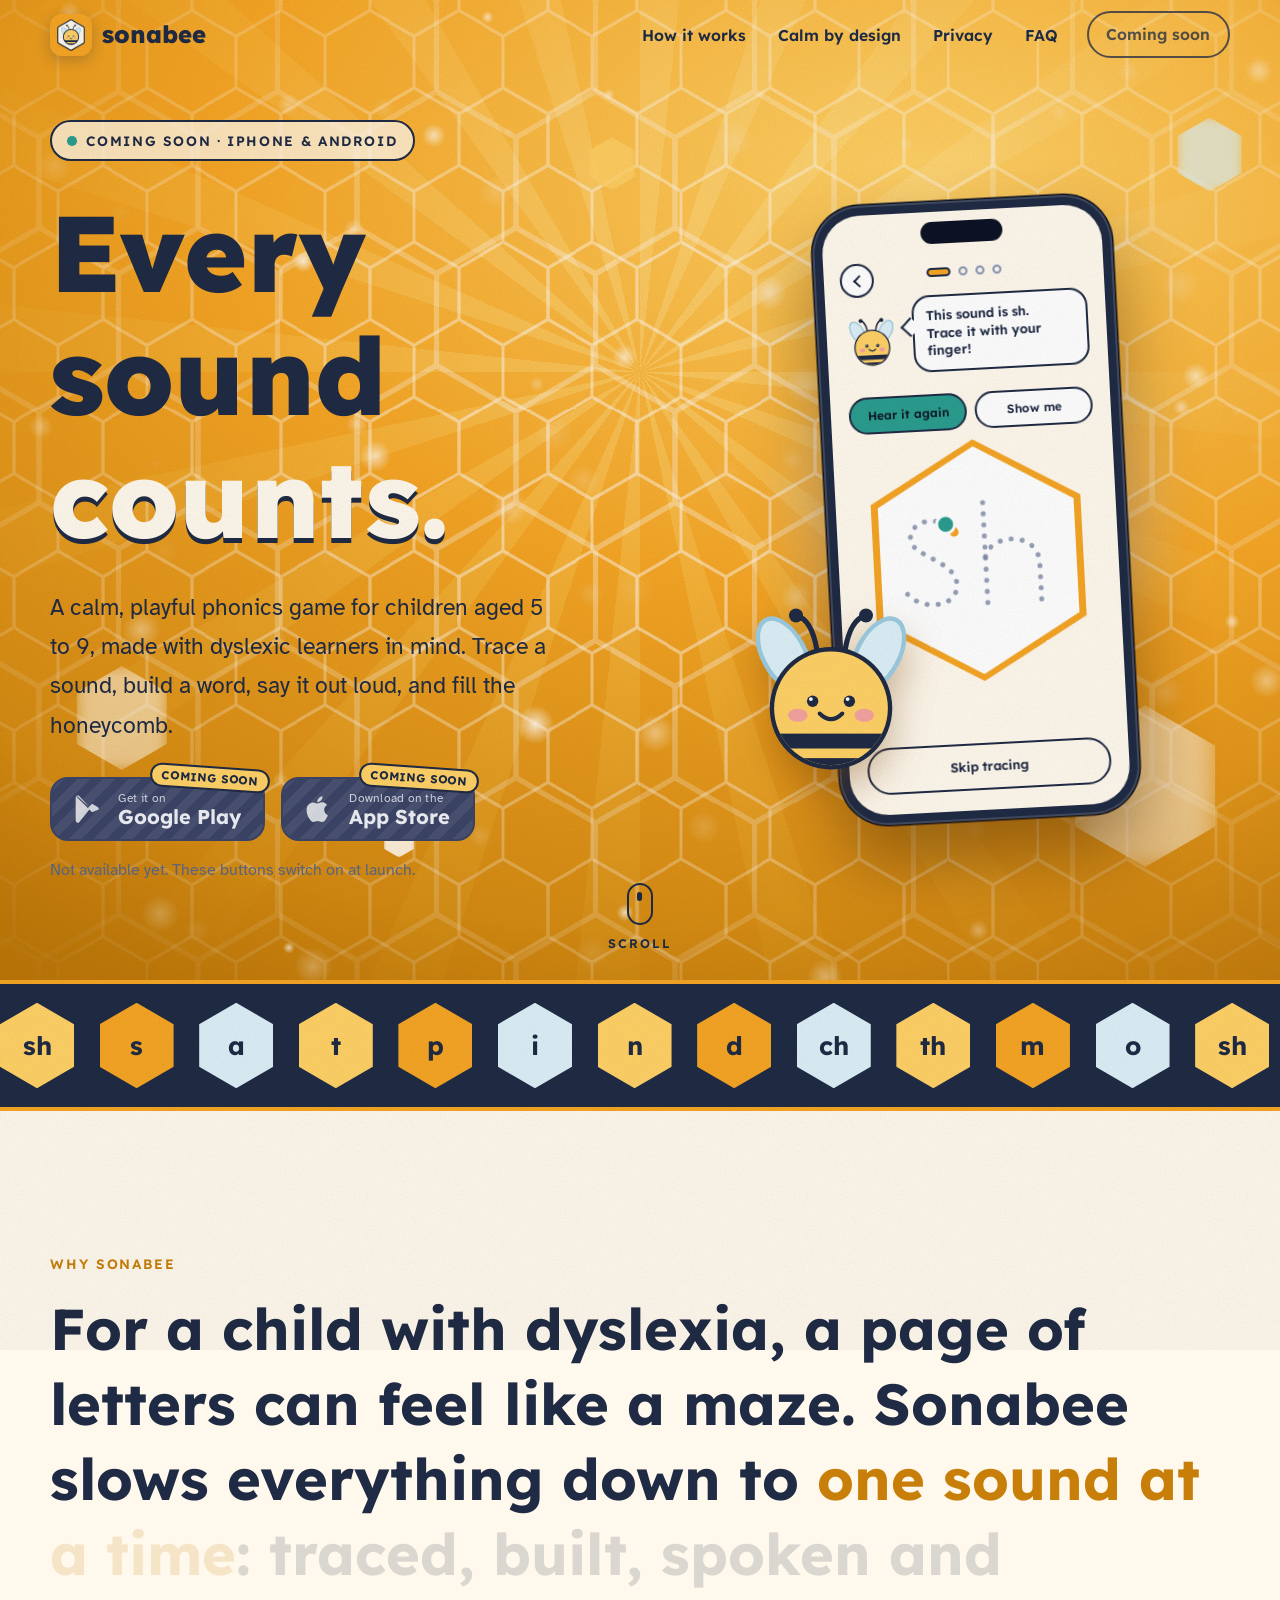
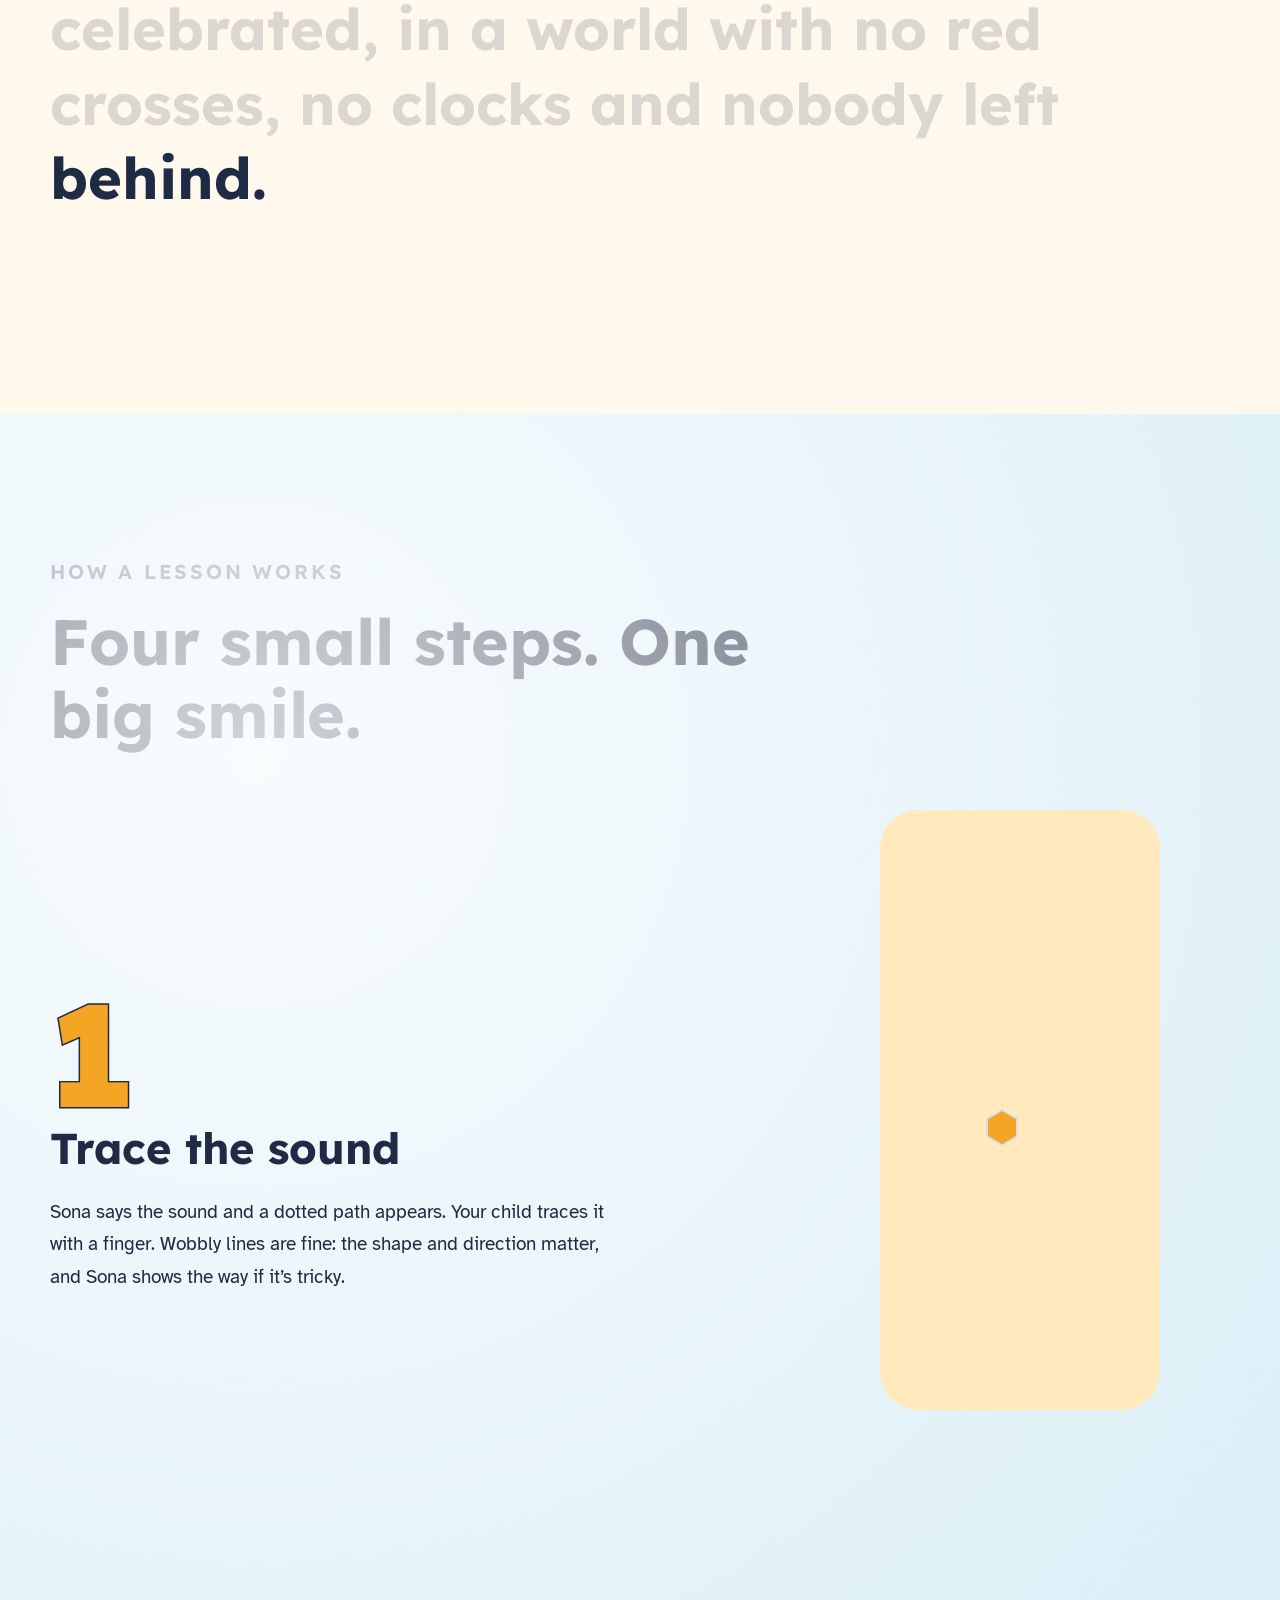
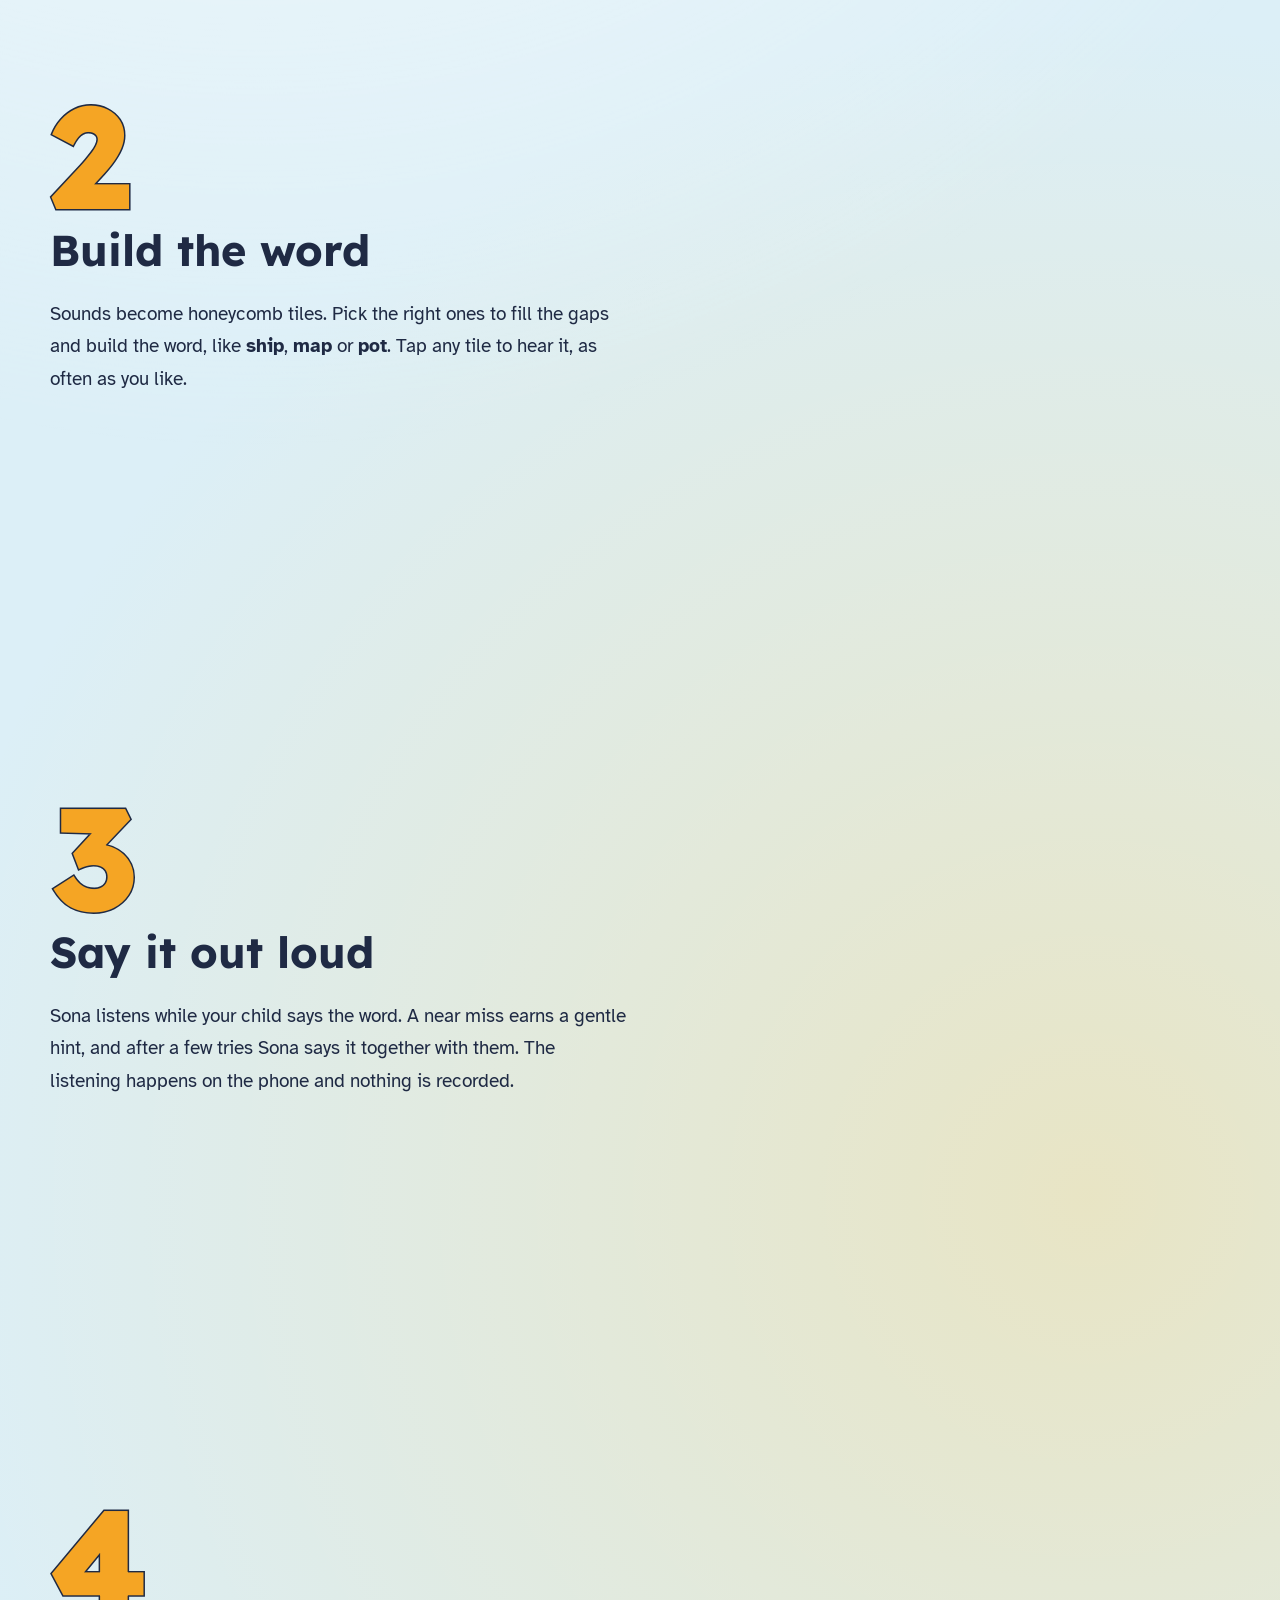
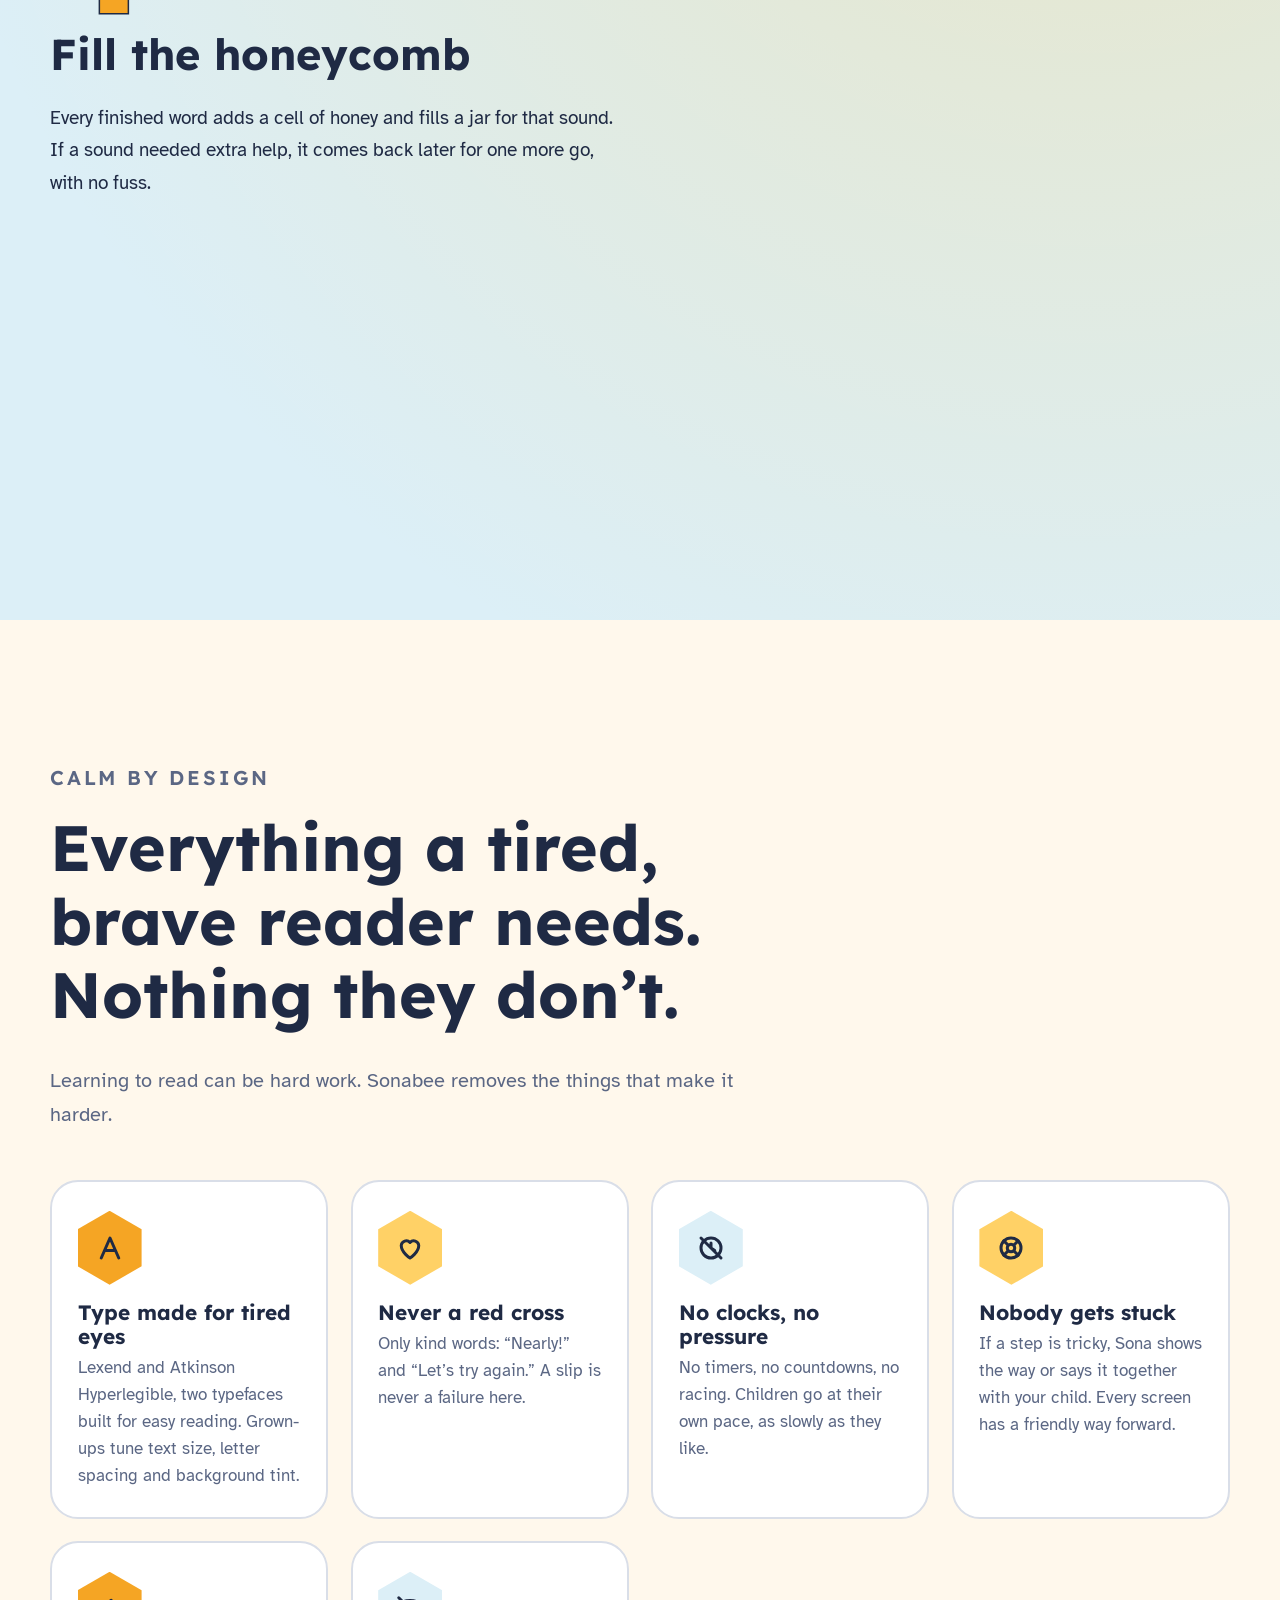
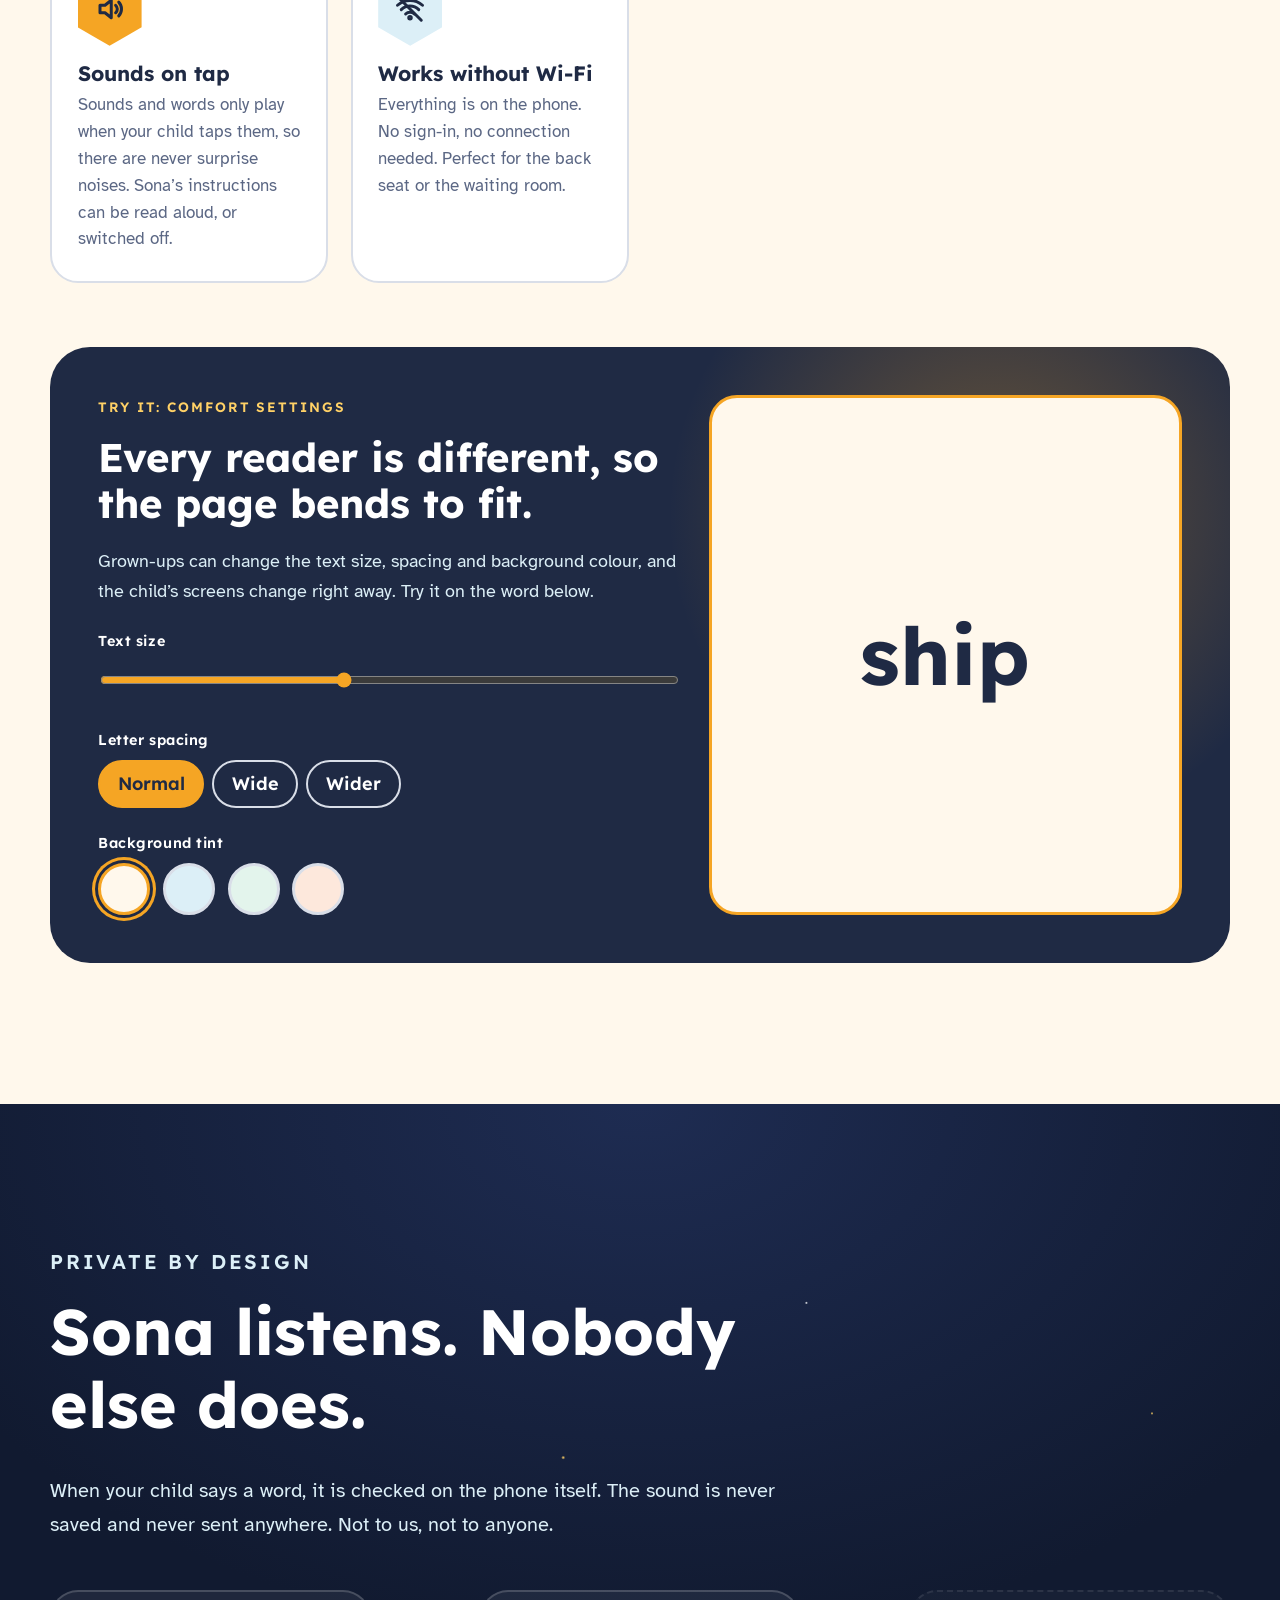
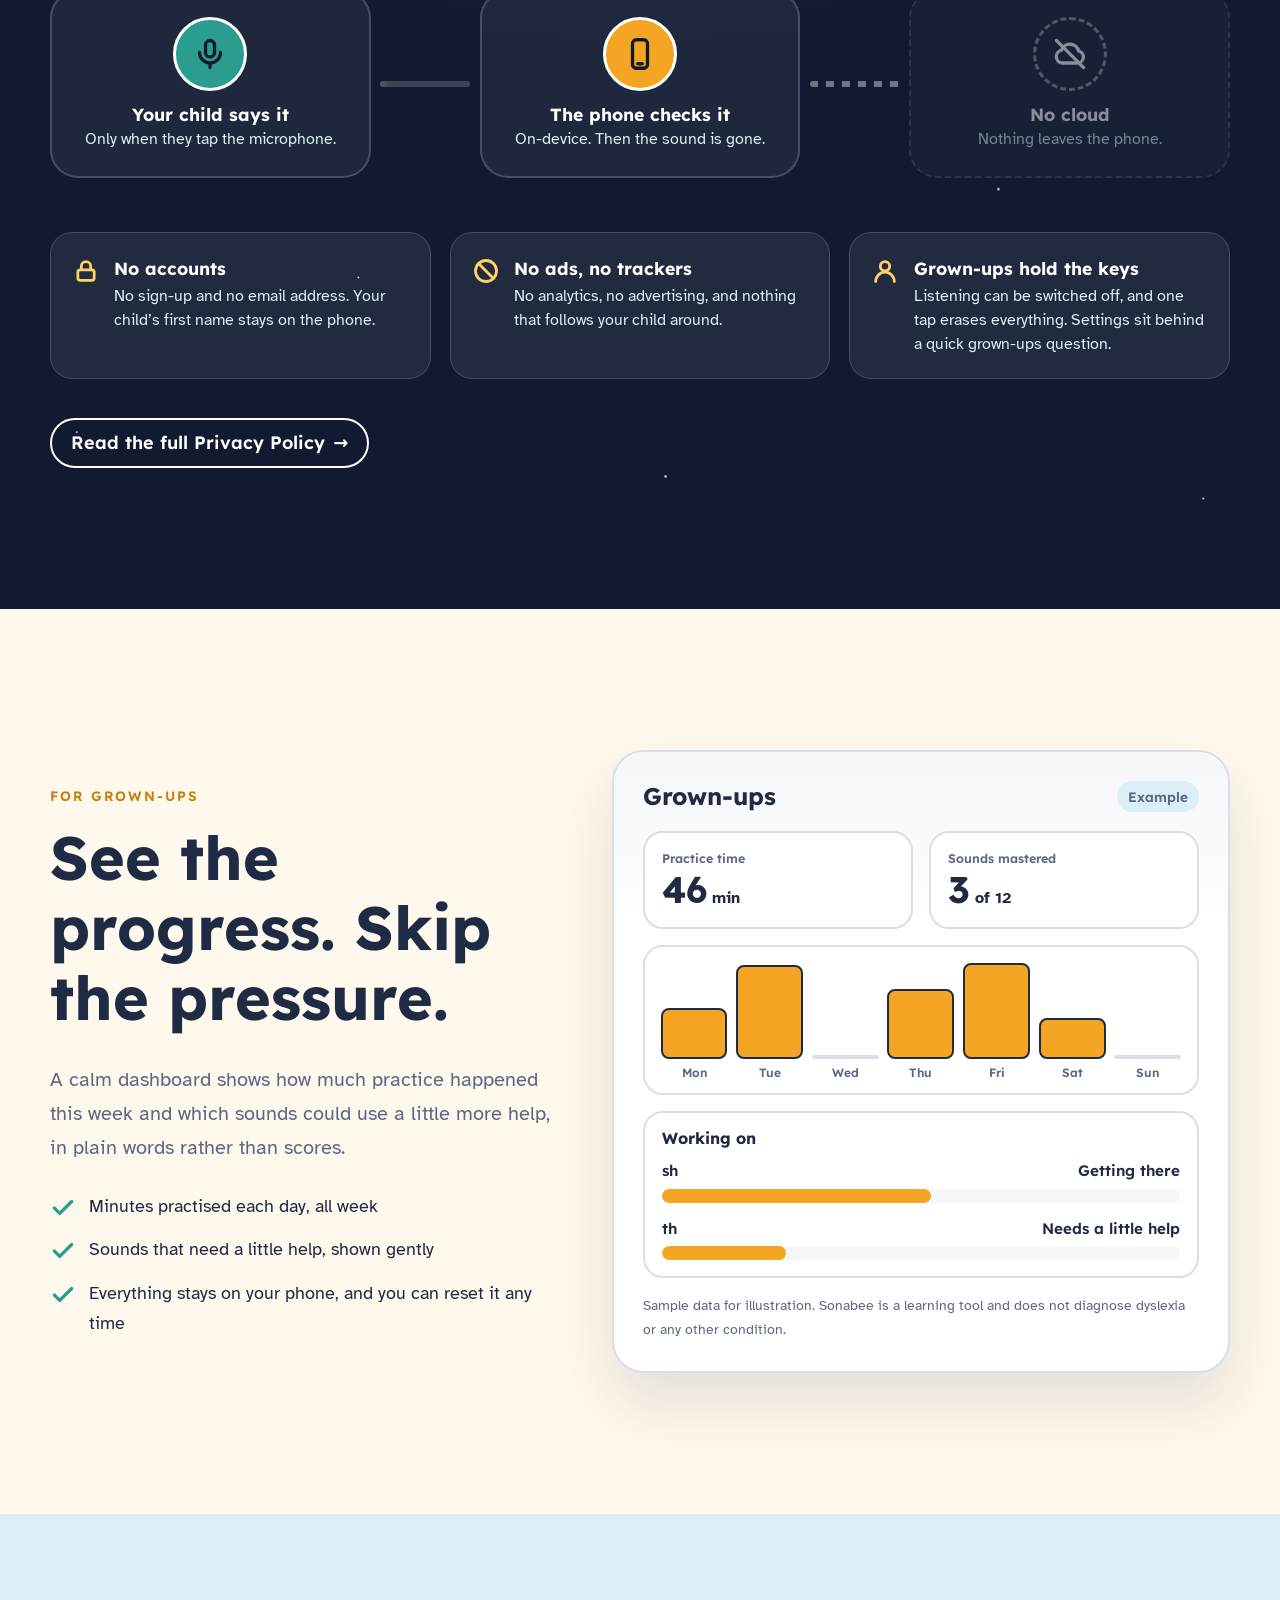
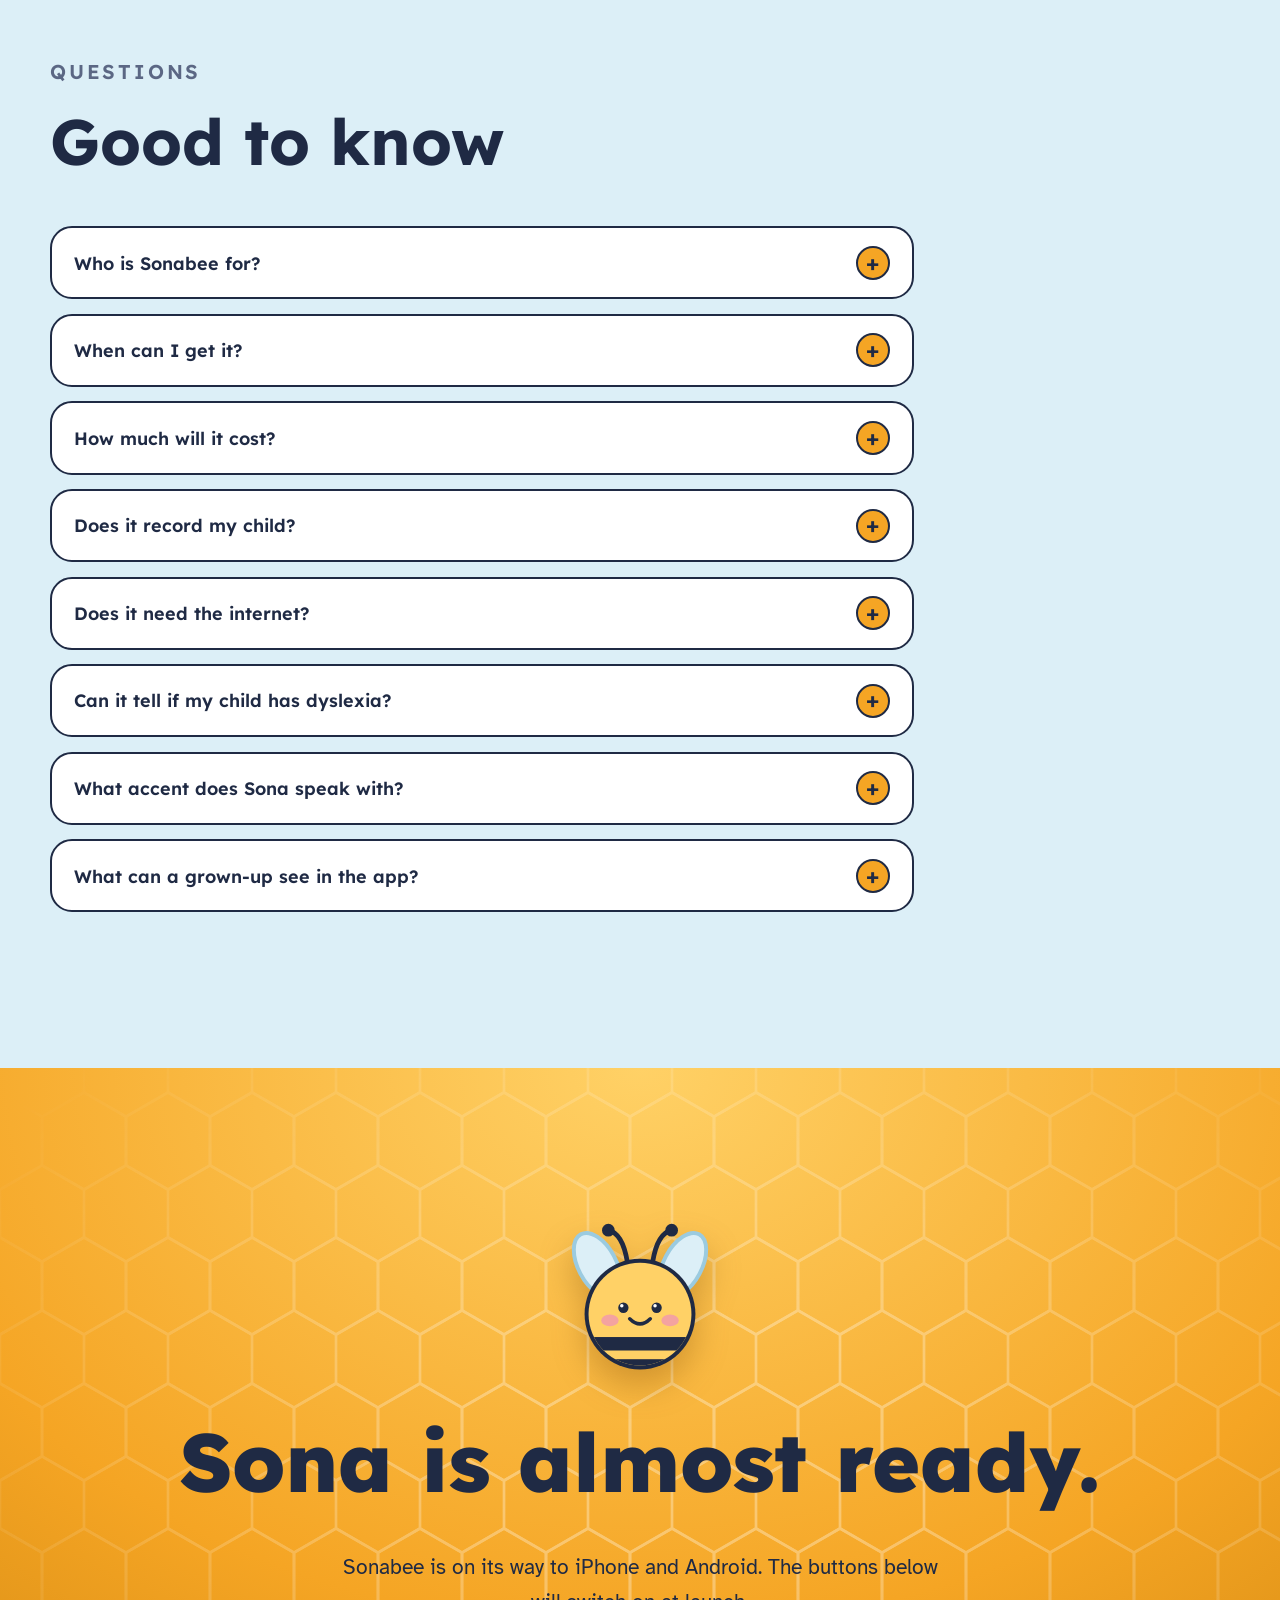
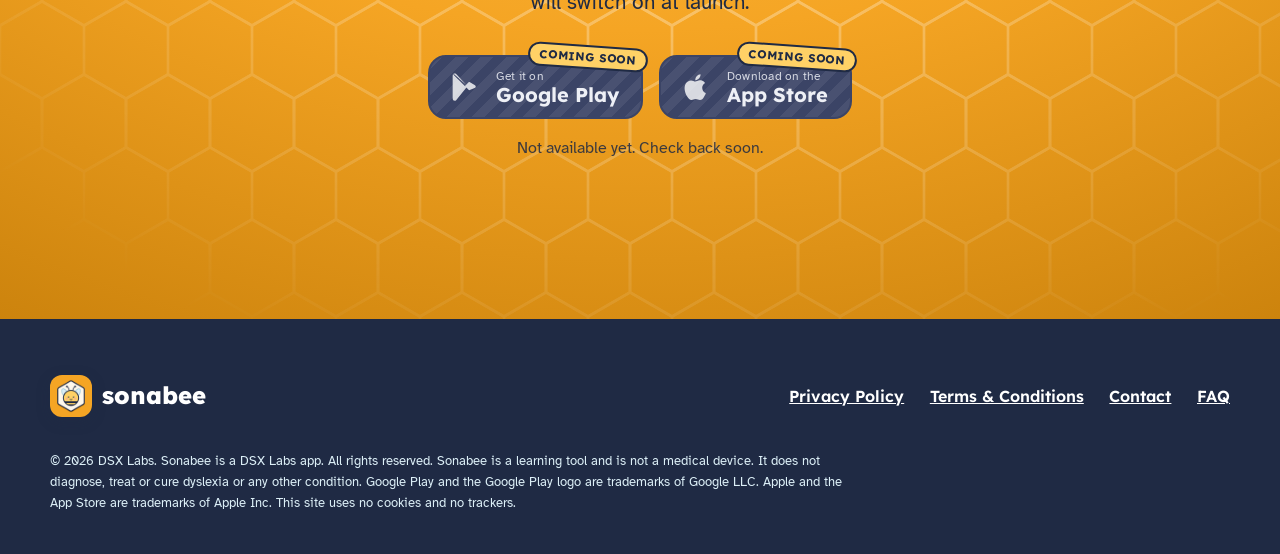
==== commit e0e93ac8: "Name DSX Labs as the publisher and add a public contact email." ====
--- a/index.html
+++ b/index.html
@@ -387,11 +387,12 @@
         <ul>
           <li><a href="privacy.html">Privacy Policy</a></li>
           <li><a href="terms.html">Terms &amp; Conditions</a></li>
+          <li><a href="mailto:diweshsaxena@gmail.com">Contact</a></li>
           <li><a href="#faq">FAQ</a></li>
         </ul>
       </nav>
     </div>
-    <small>&copy; <span id="yr">2026</span> Sonabee. All rights reserved. Sonabee is a learning tool and is not a medical device. It does not diagnose, treat or cure dyslexia or any other condition. Google Play and the Google Play logo are trademarks of Google LLC. Apple and the App Store are trademarks of Apple Inc. This site uses no cookies and no trackers.</small>
+    <small>&copy; <span id="yr">2026</span> DSX Labs. Sonabee is a DSX Labs app. All rights reserved. Sonabee is a learning tool and is not a medical device. It does not diagnose, treat or cure dyslexia or any other condition. Google Play and the Google Play logo are trademarks of Google LLC. Apple and the App Store are trademarks of Apple Inc. This site uses no cookies and no trackers.</small>
   </div>
 </footer>
 
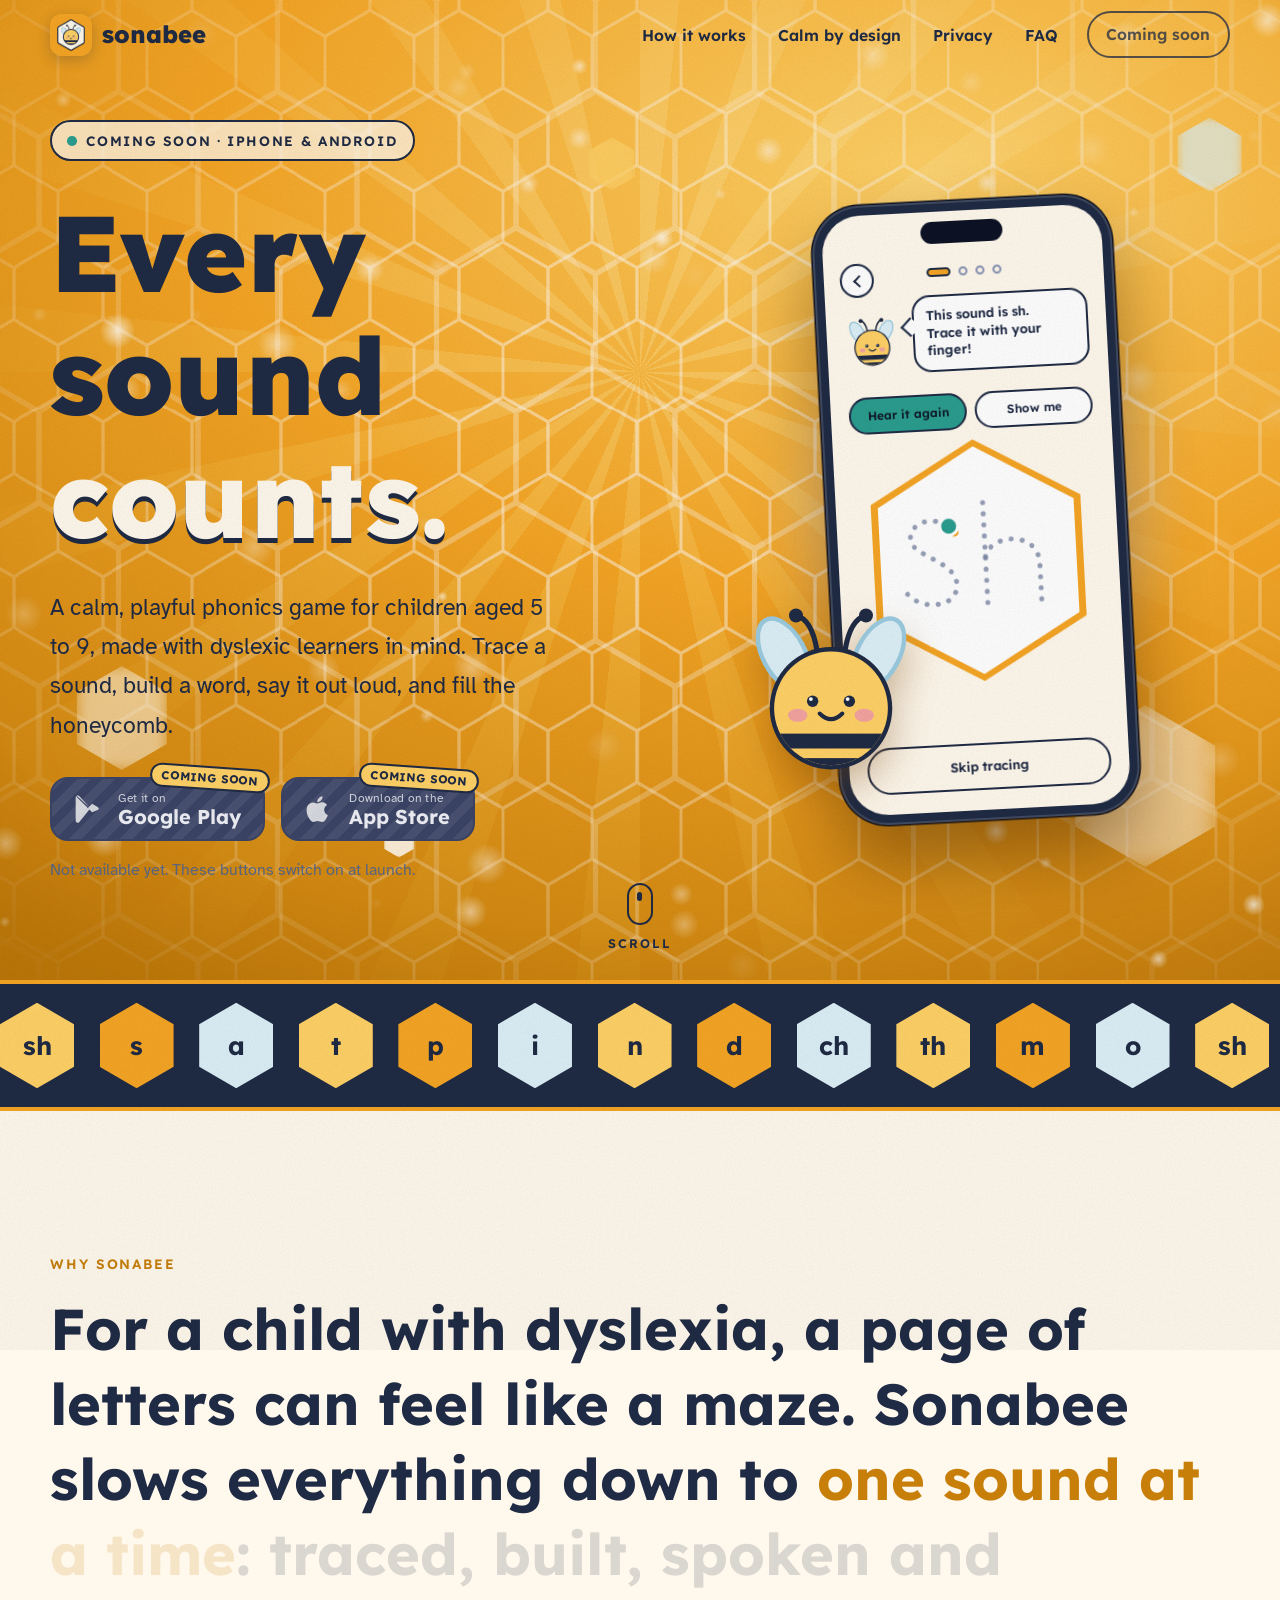
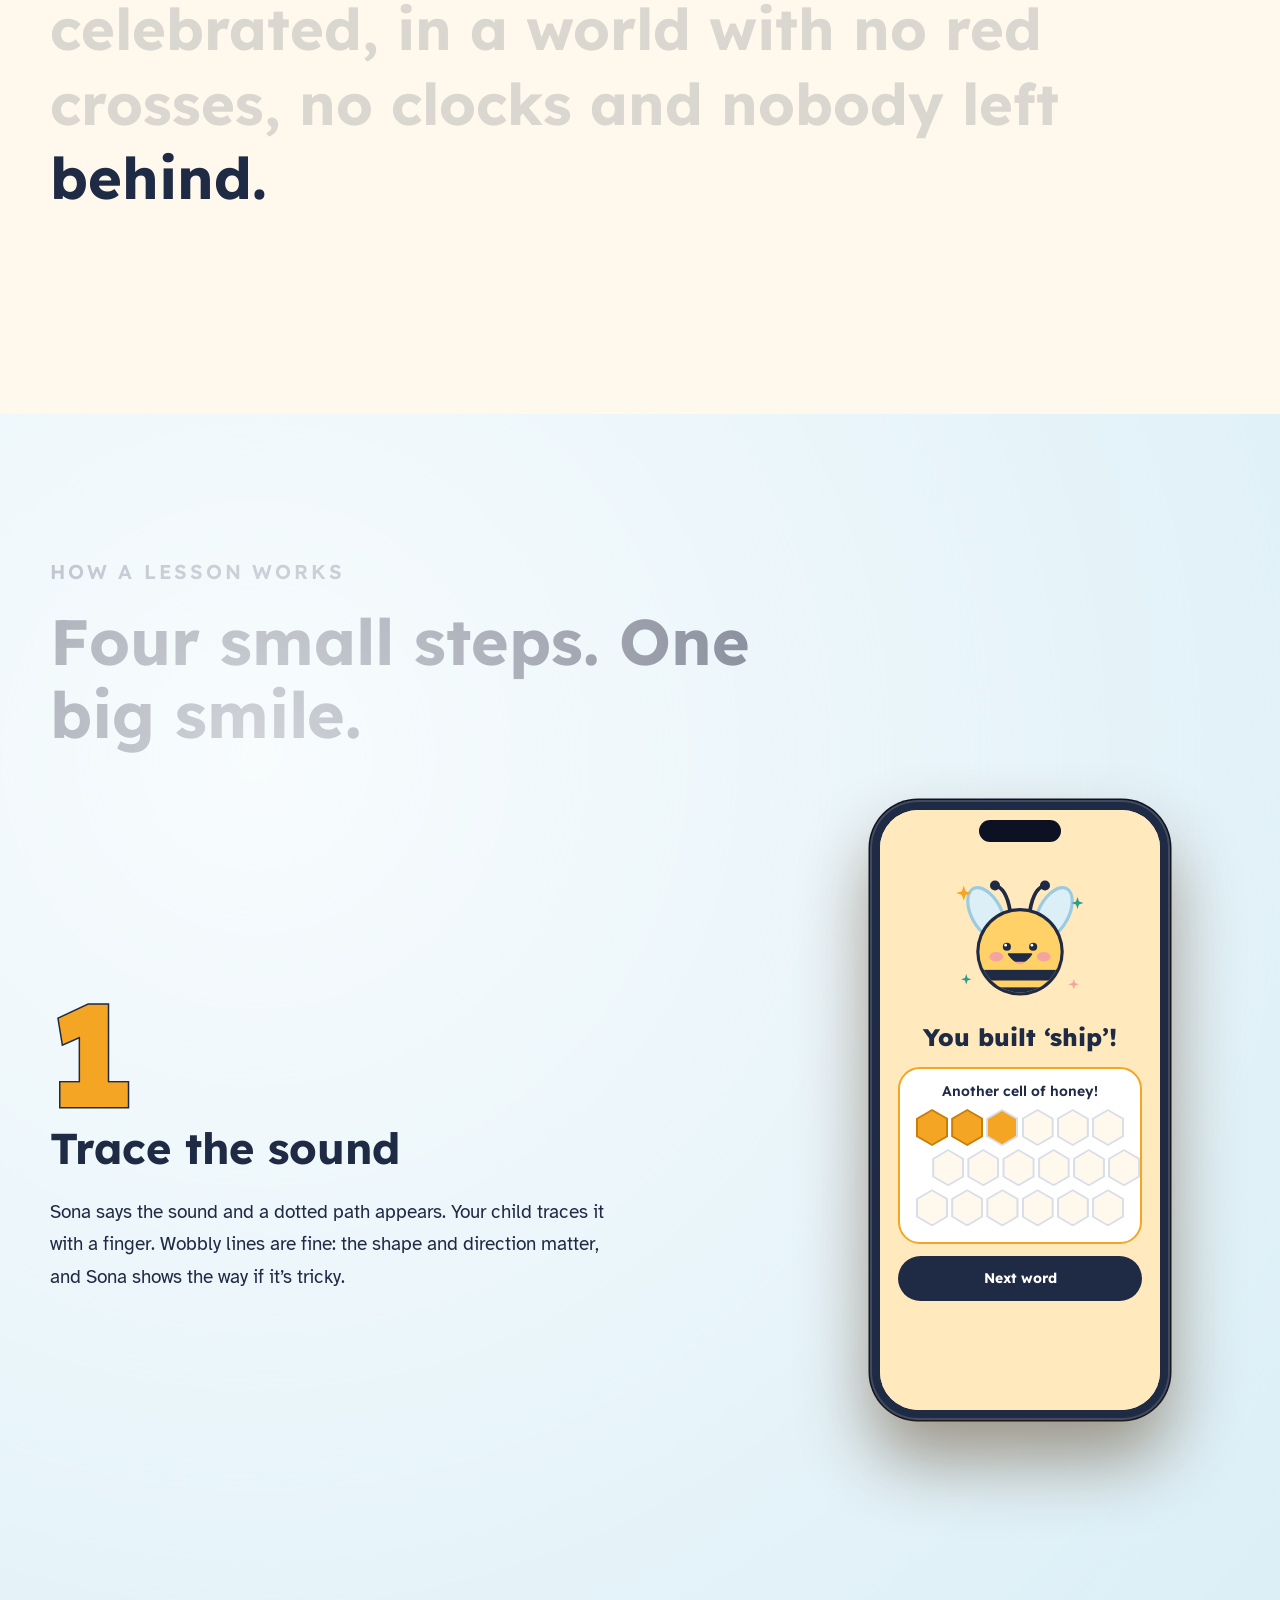
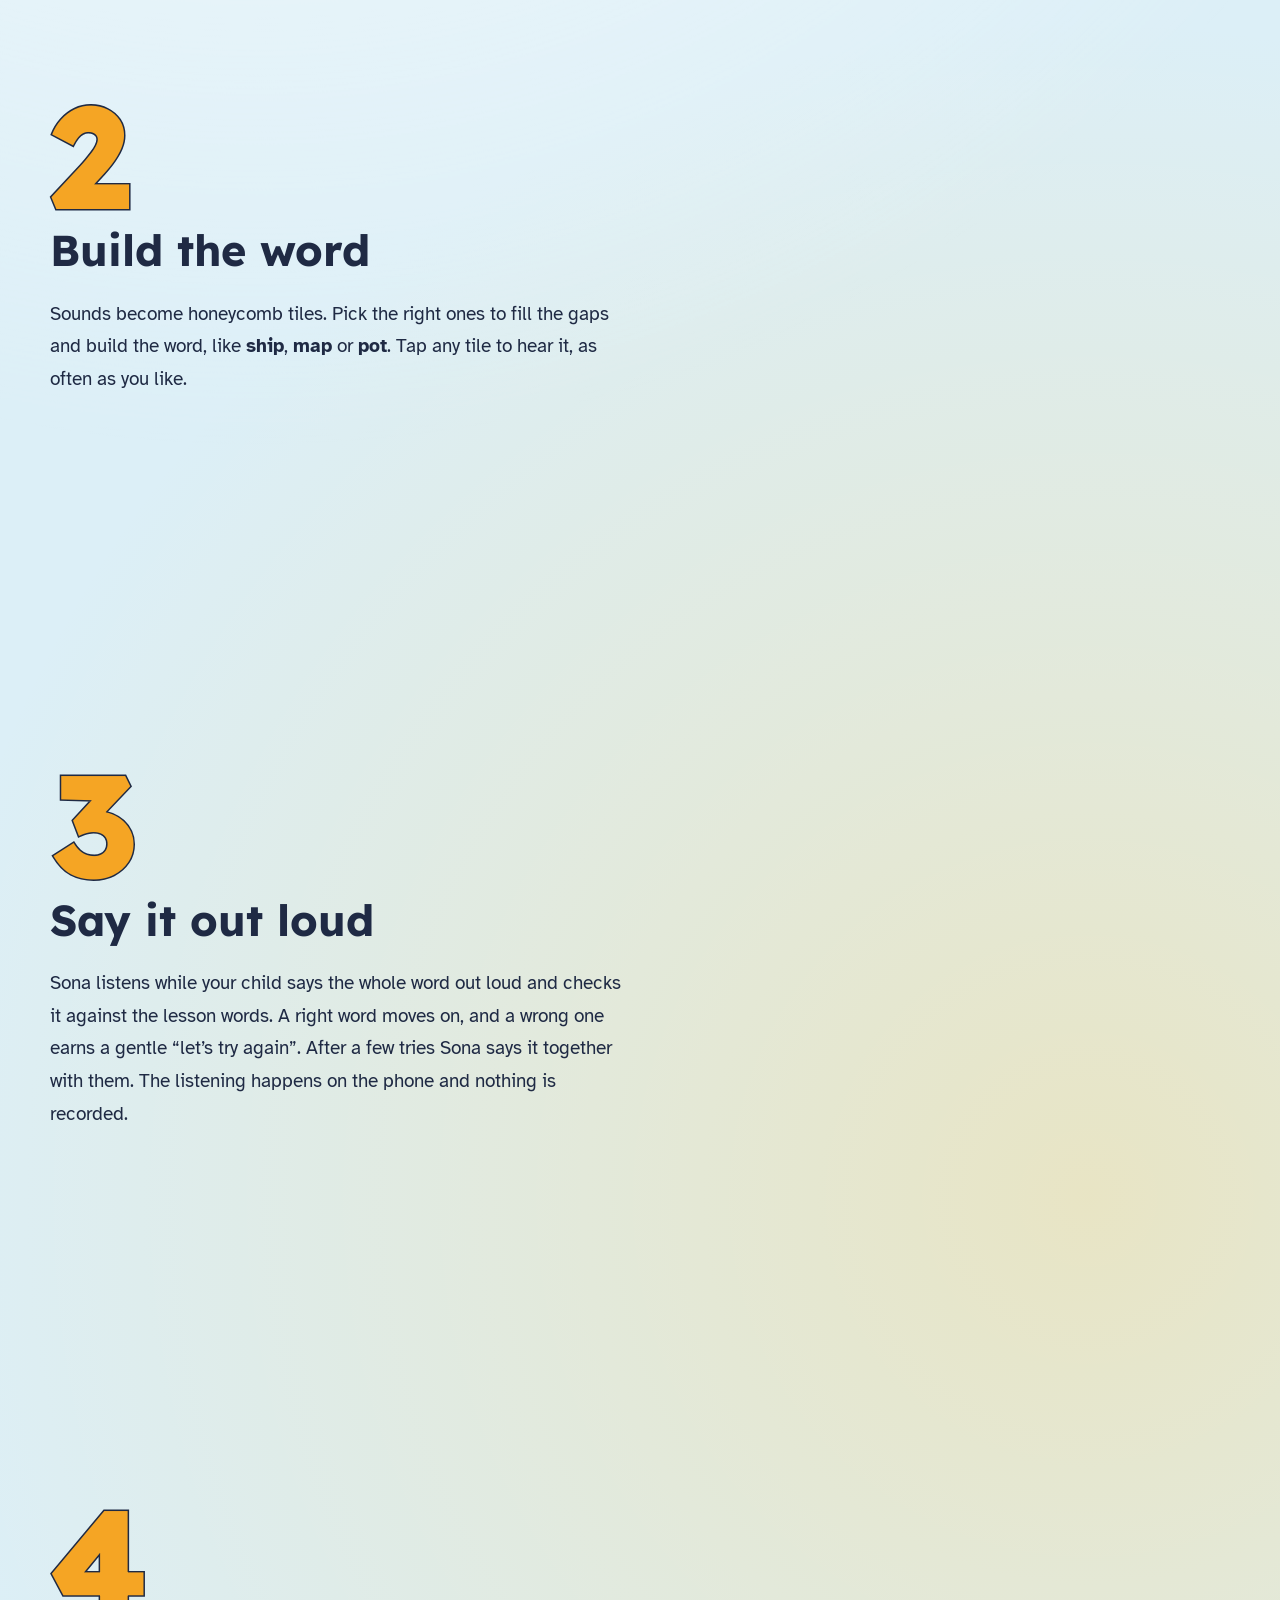
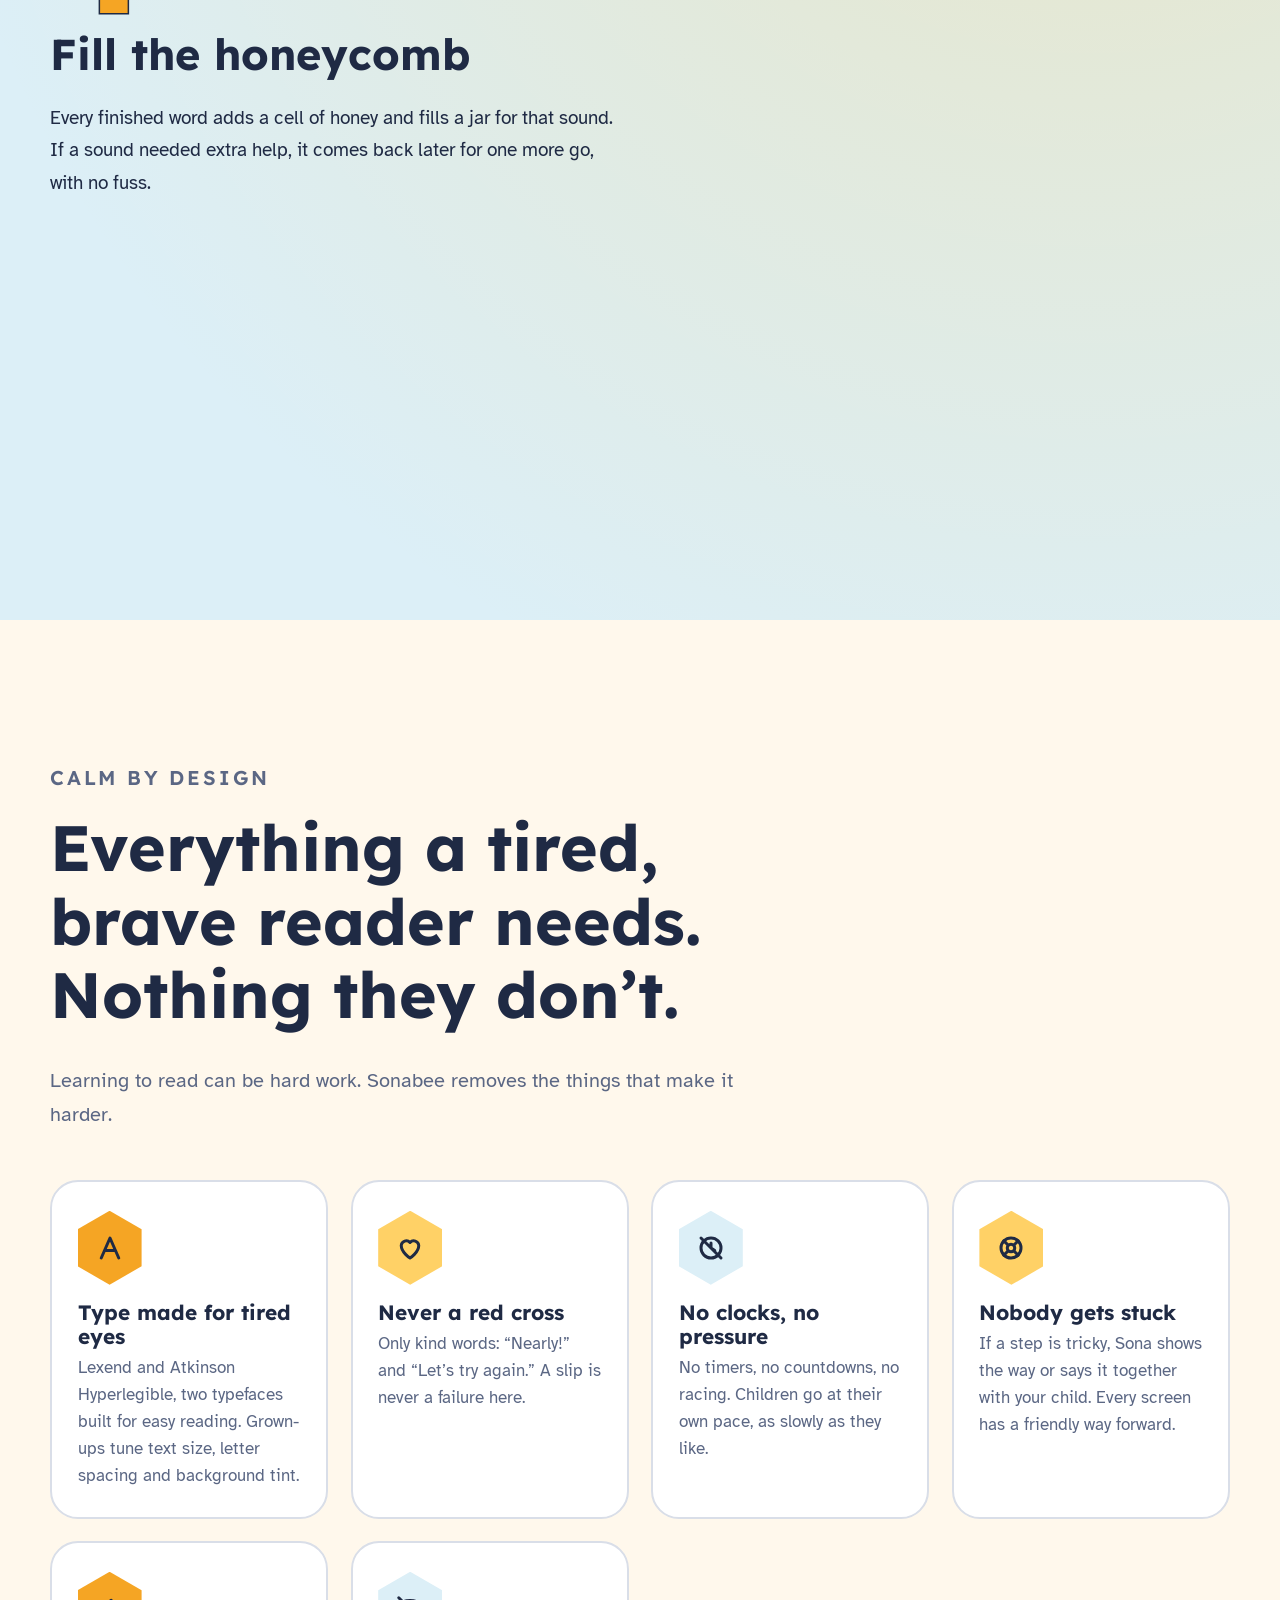
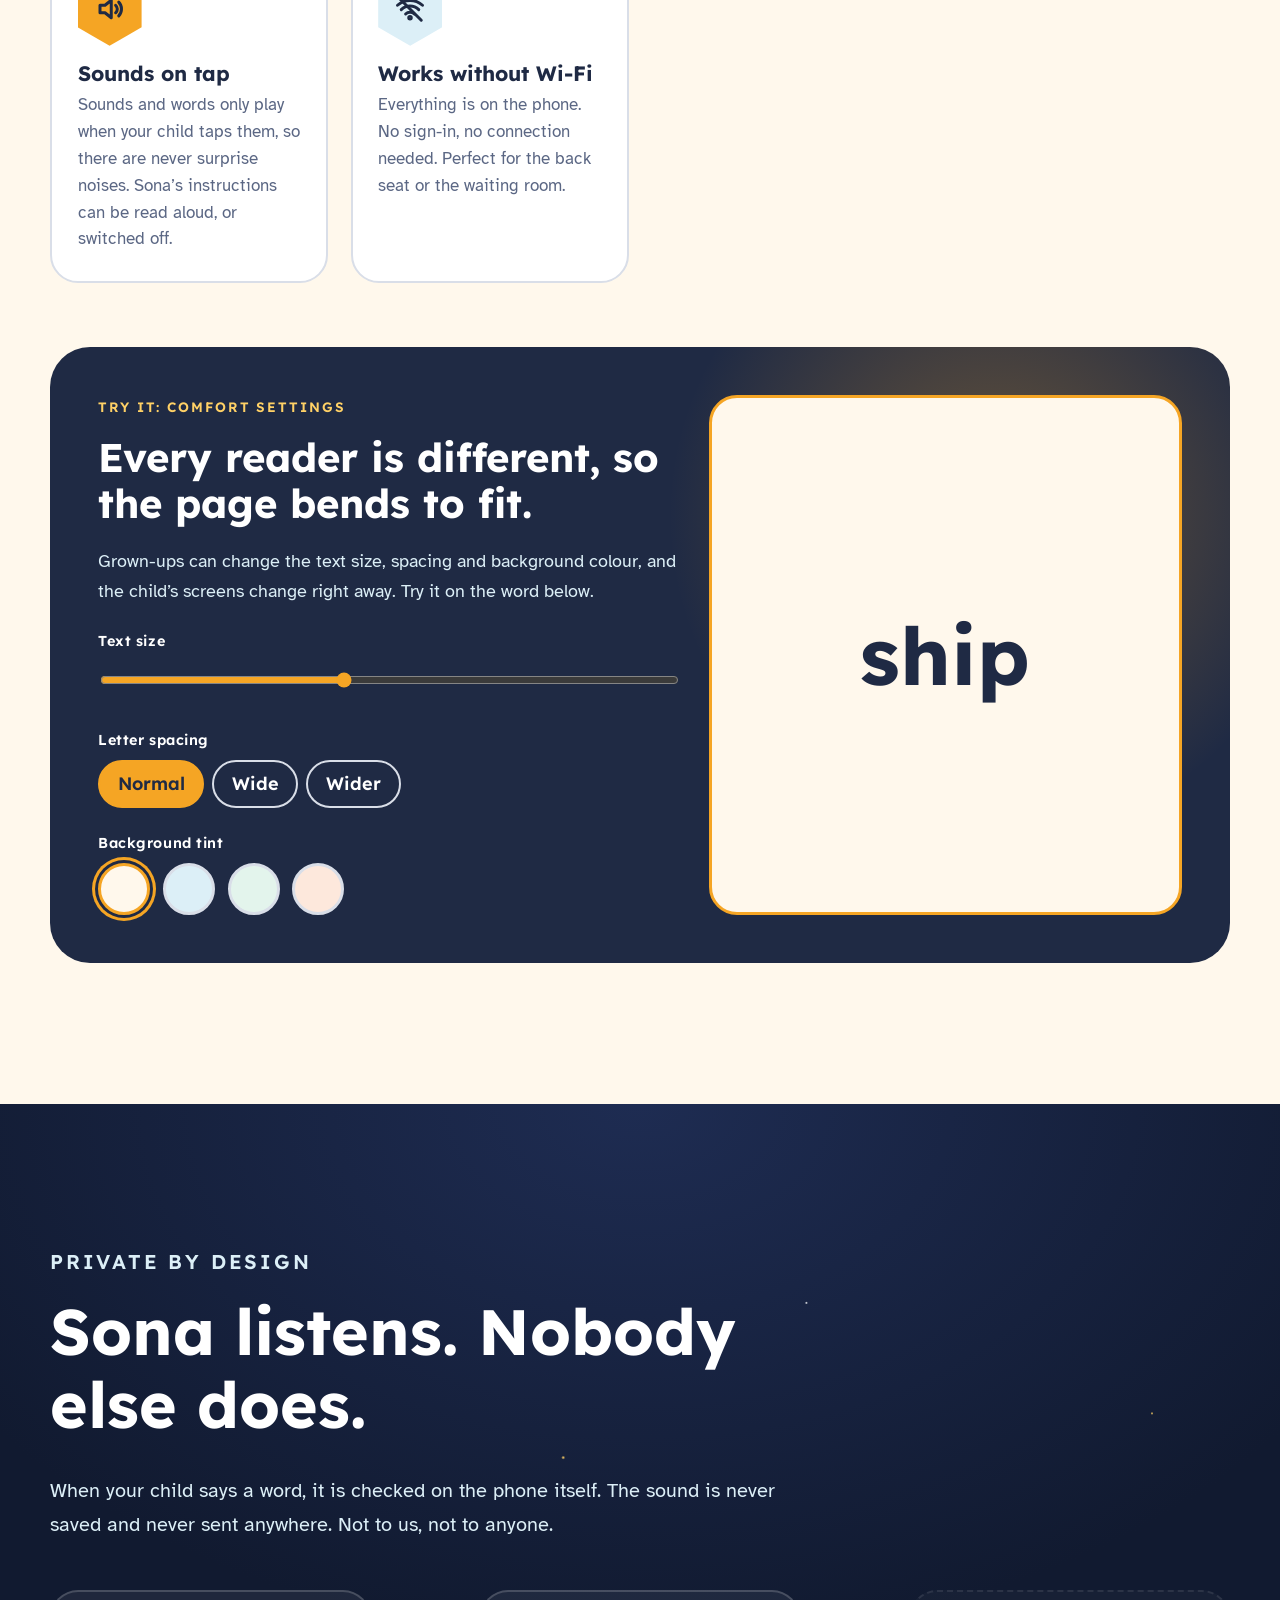
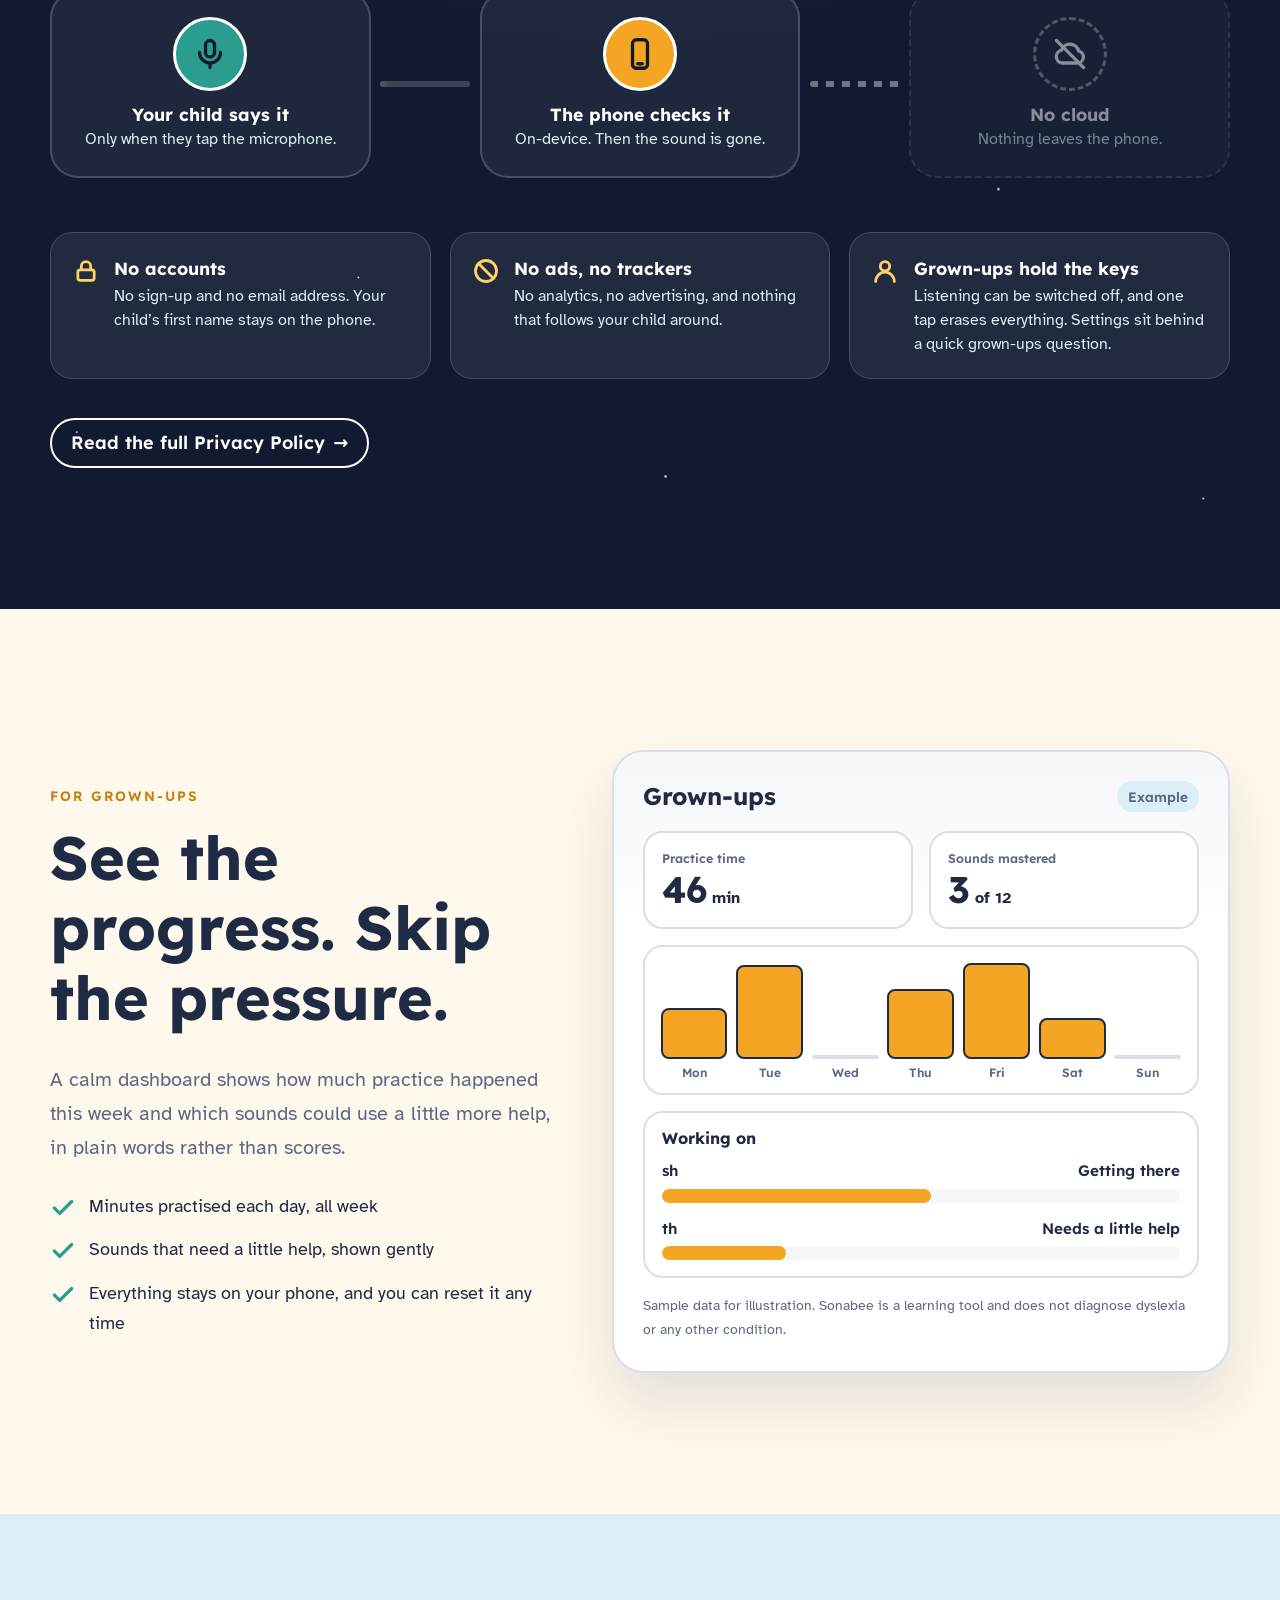
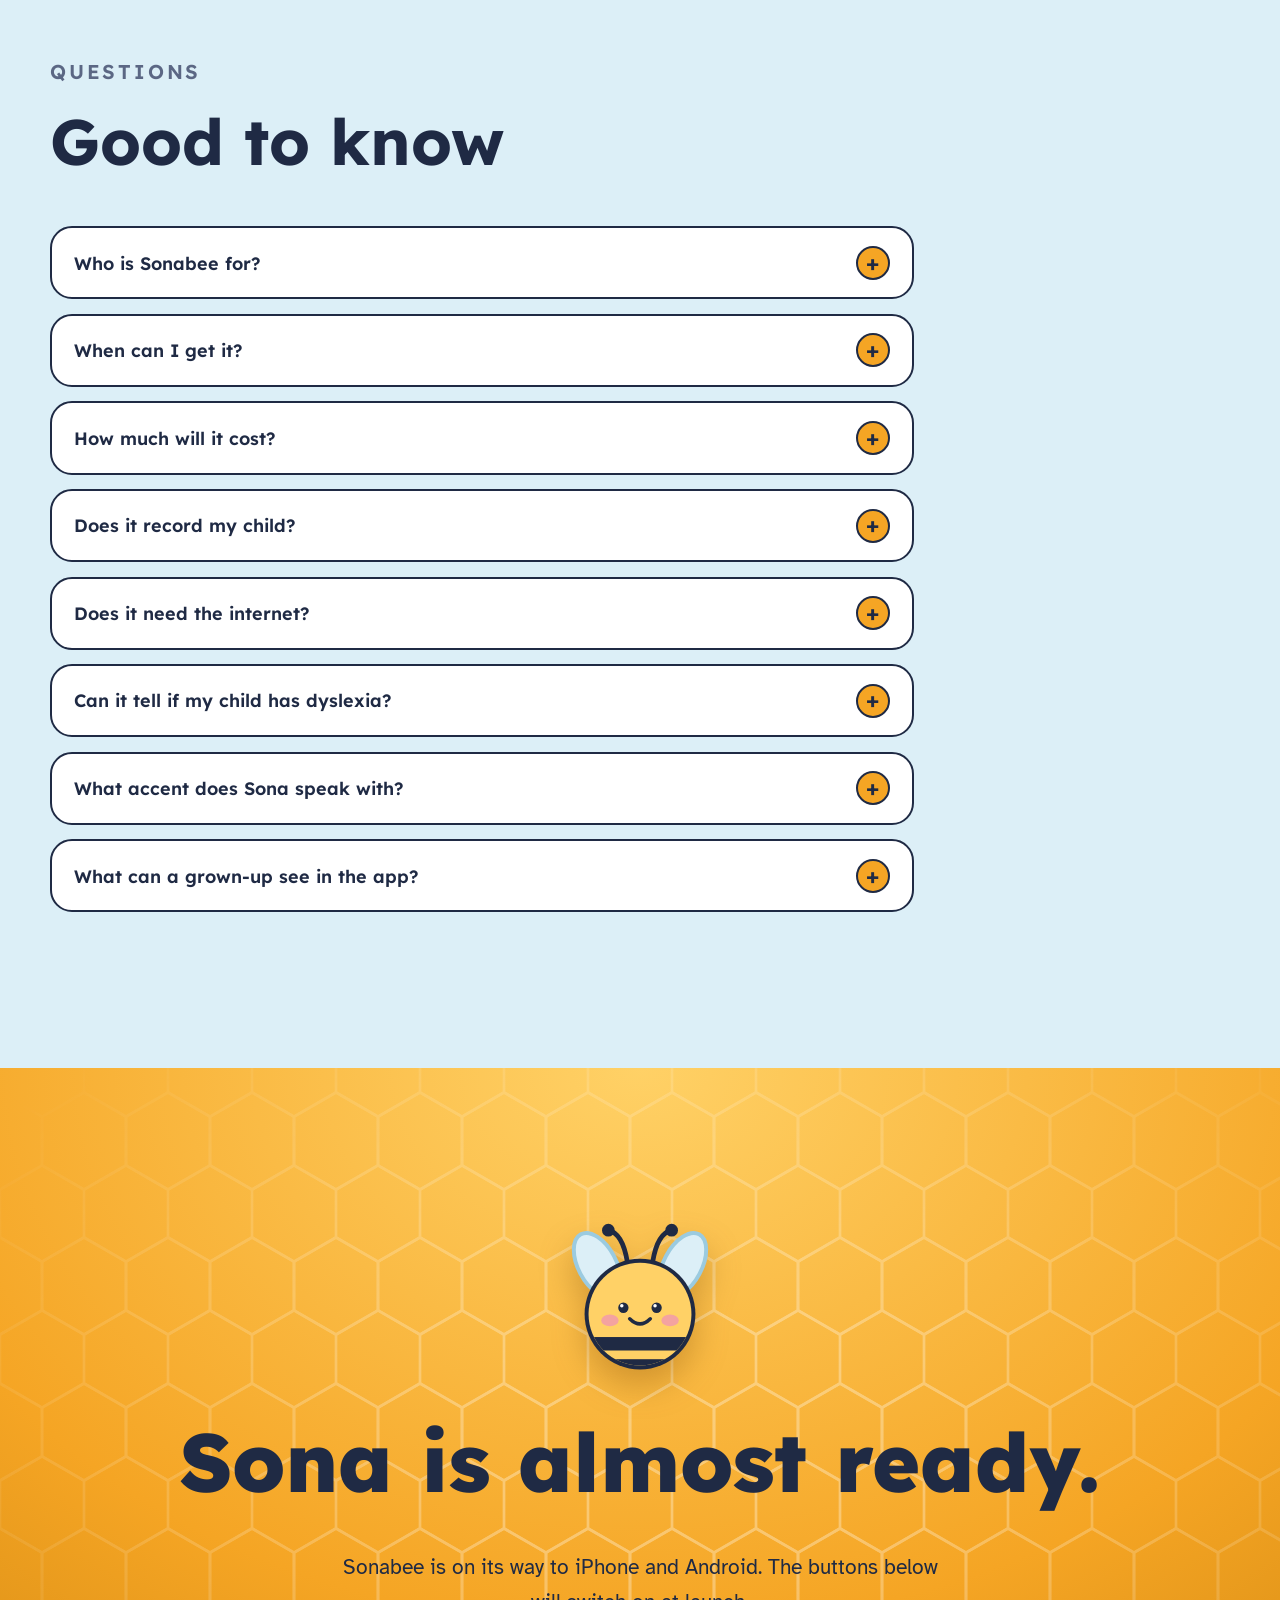
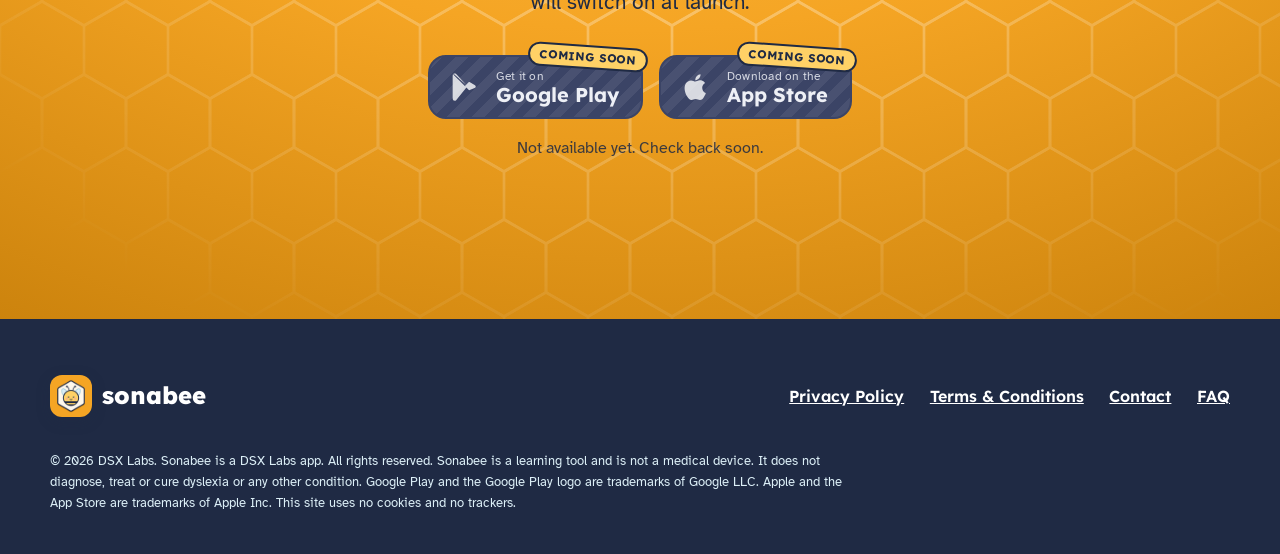
==== commit b815dfa8: "Clarify that spoken words are checked against the lesson on the phone." ====
--- a/index.html
+++ b/index.html
@@ -146,7 +146,7 @@
         <article class="step" data-step="2">
           <div class="num" aria-hidden="true">3</div>
           <h3>Say it out loud</h3>
-          <p>Sona listens while your child says the word. A near miss earns a gentle hint, and after a few tries Sona says it together with them. The listening happens on the phone and nothing is recorded.</p>
+          <p>Sona listens while your child says the whole word out loud and checks it against the lesson words. A right word moves on, and a wrong one earns a gentle &ldquo;let&rsquo;s try again&rdquo;. After a few tries Sona says it together with them. The listening happens on the phone and nothing is recorded.</p>
         </article>
         <article class="step" data-step="3">
           <div class="num" aria-hidden="true">4</div>
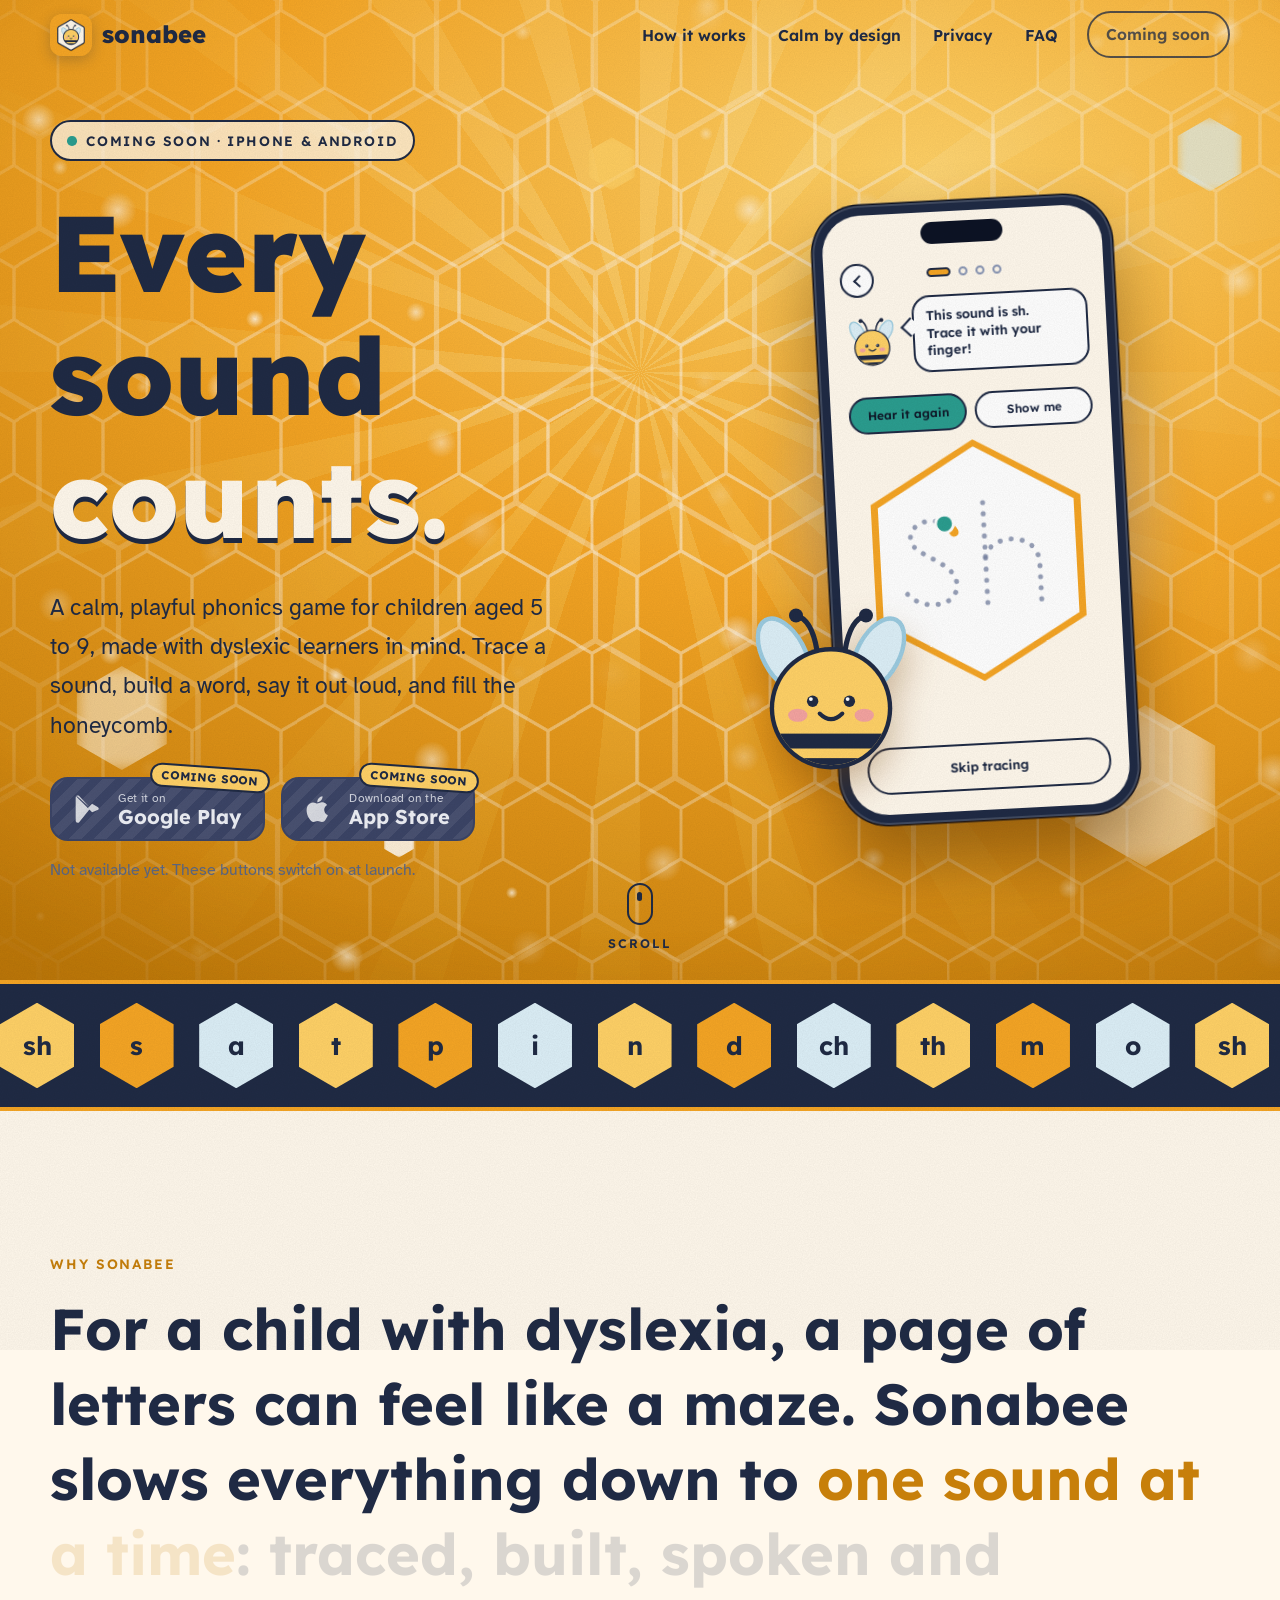
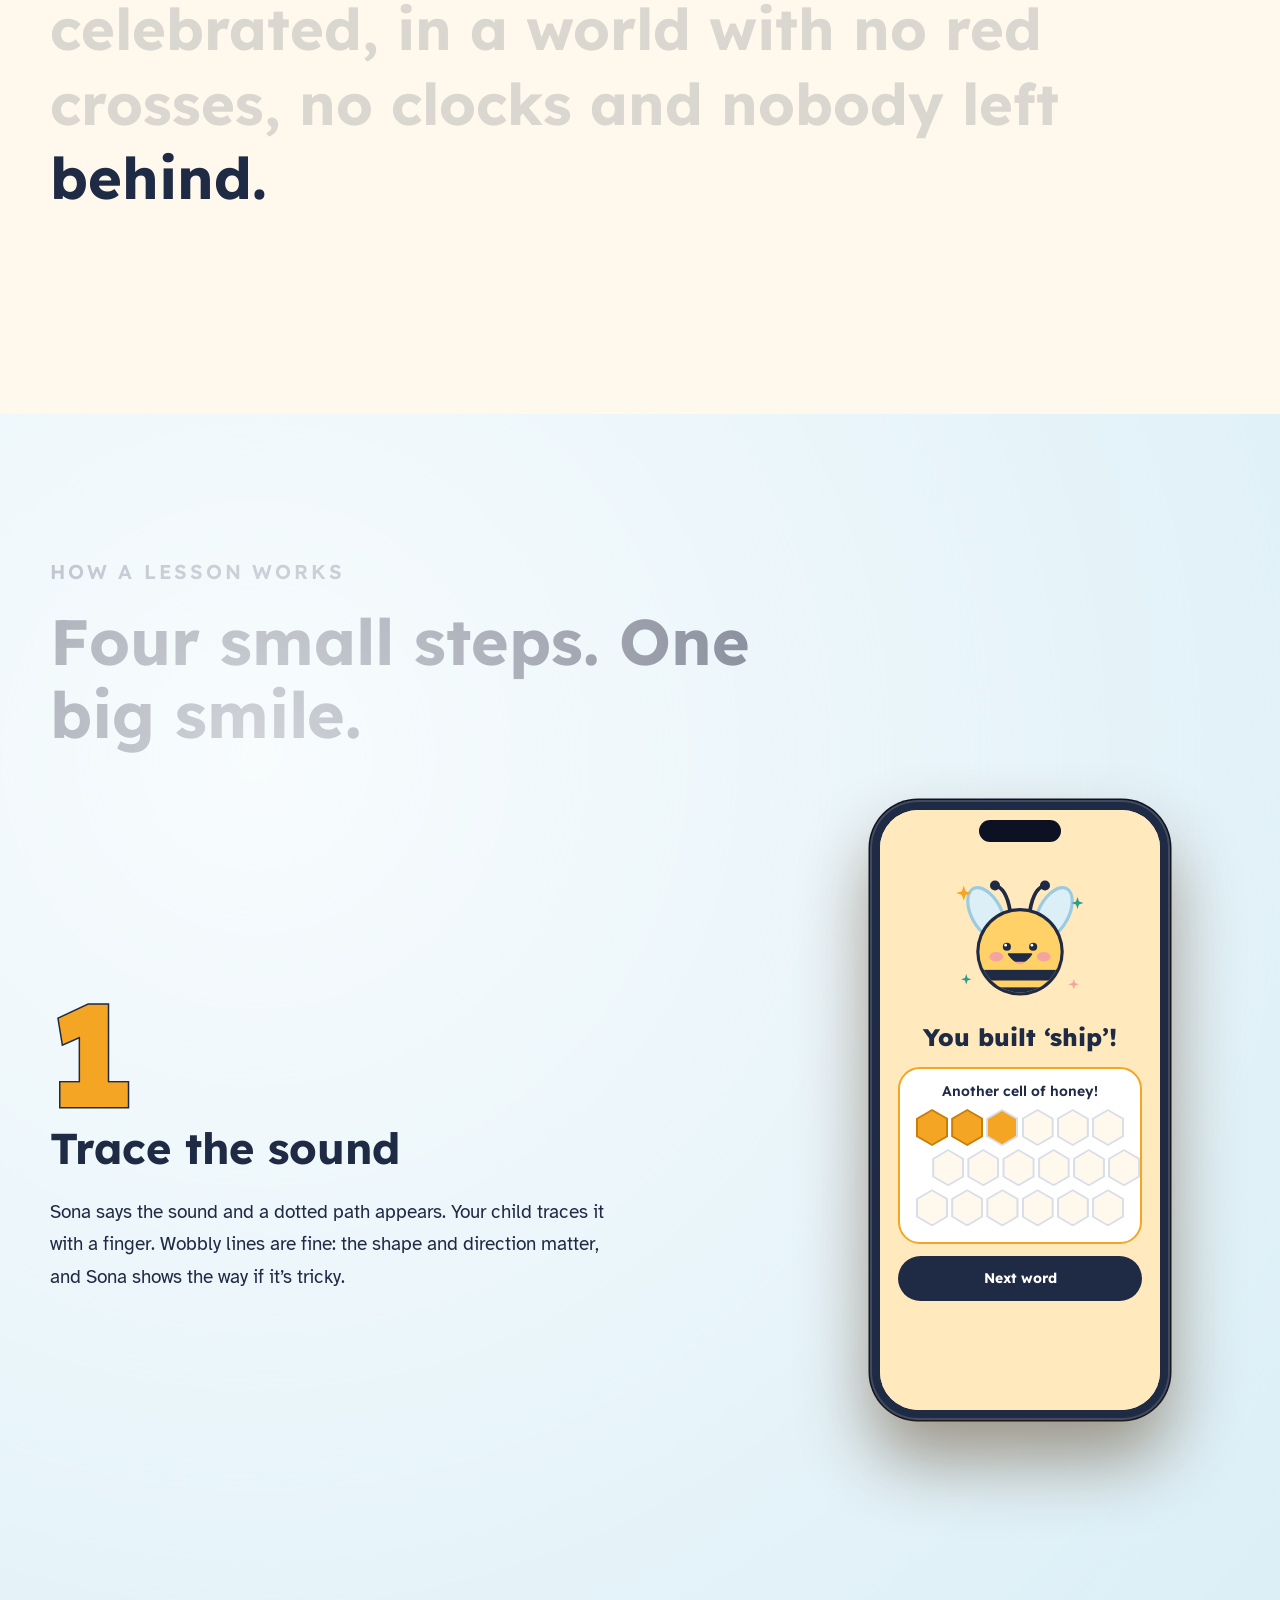
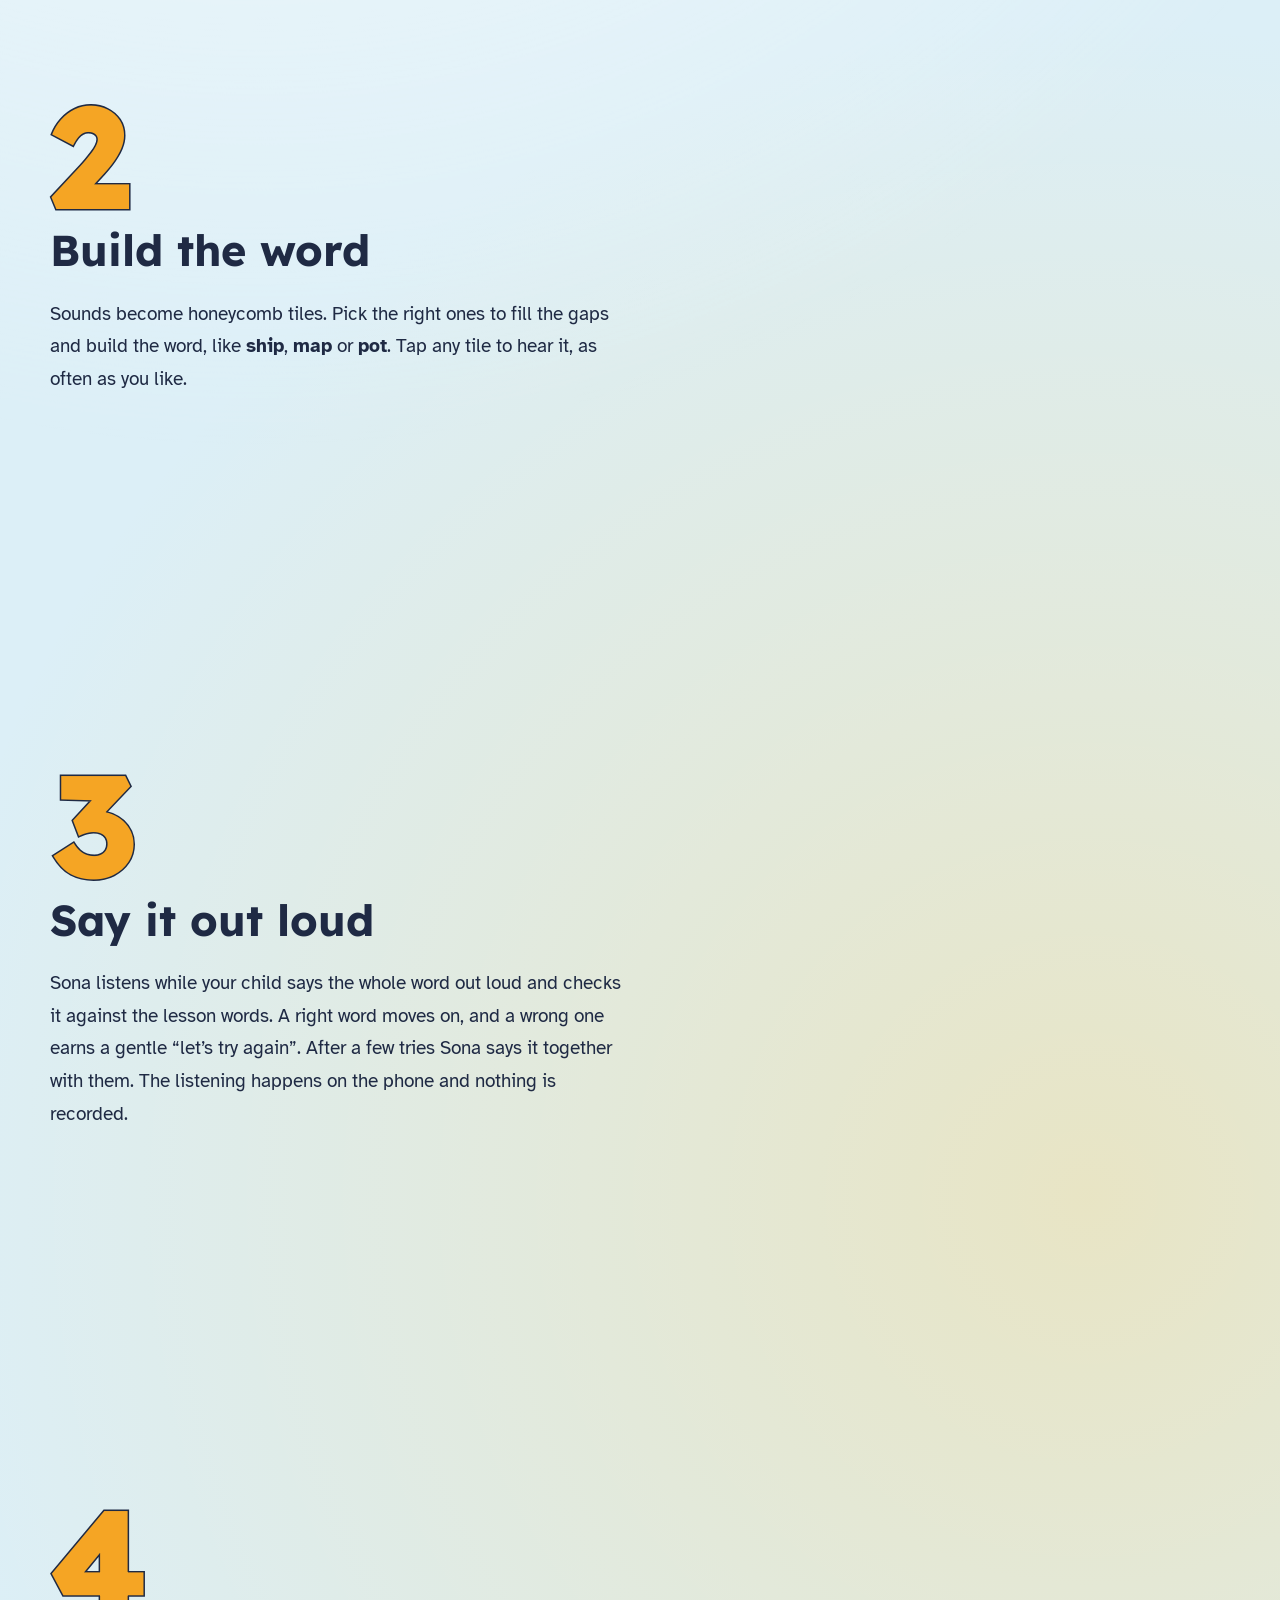
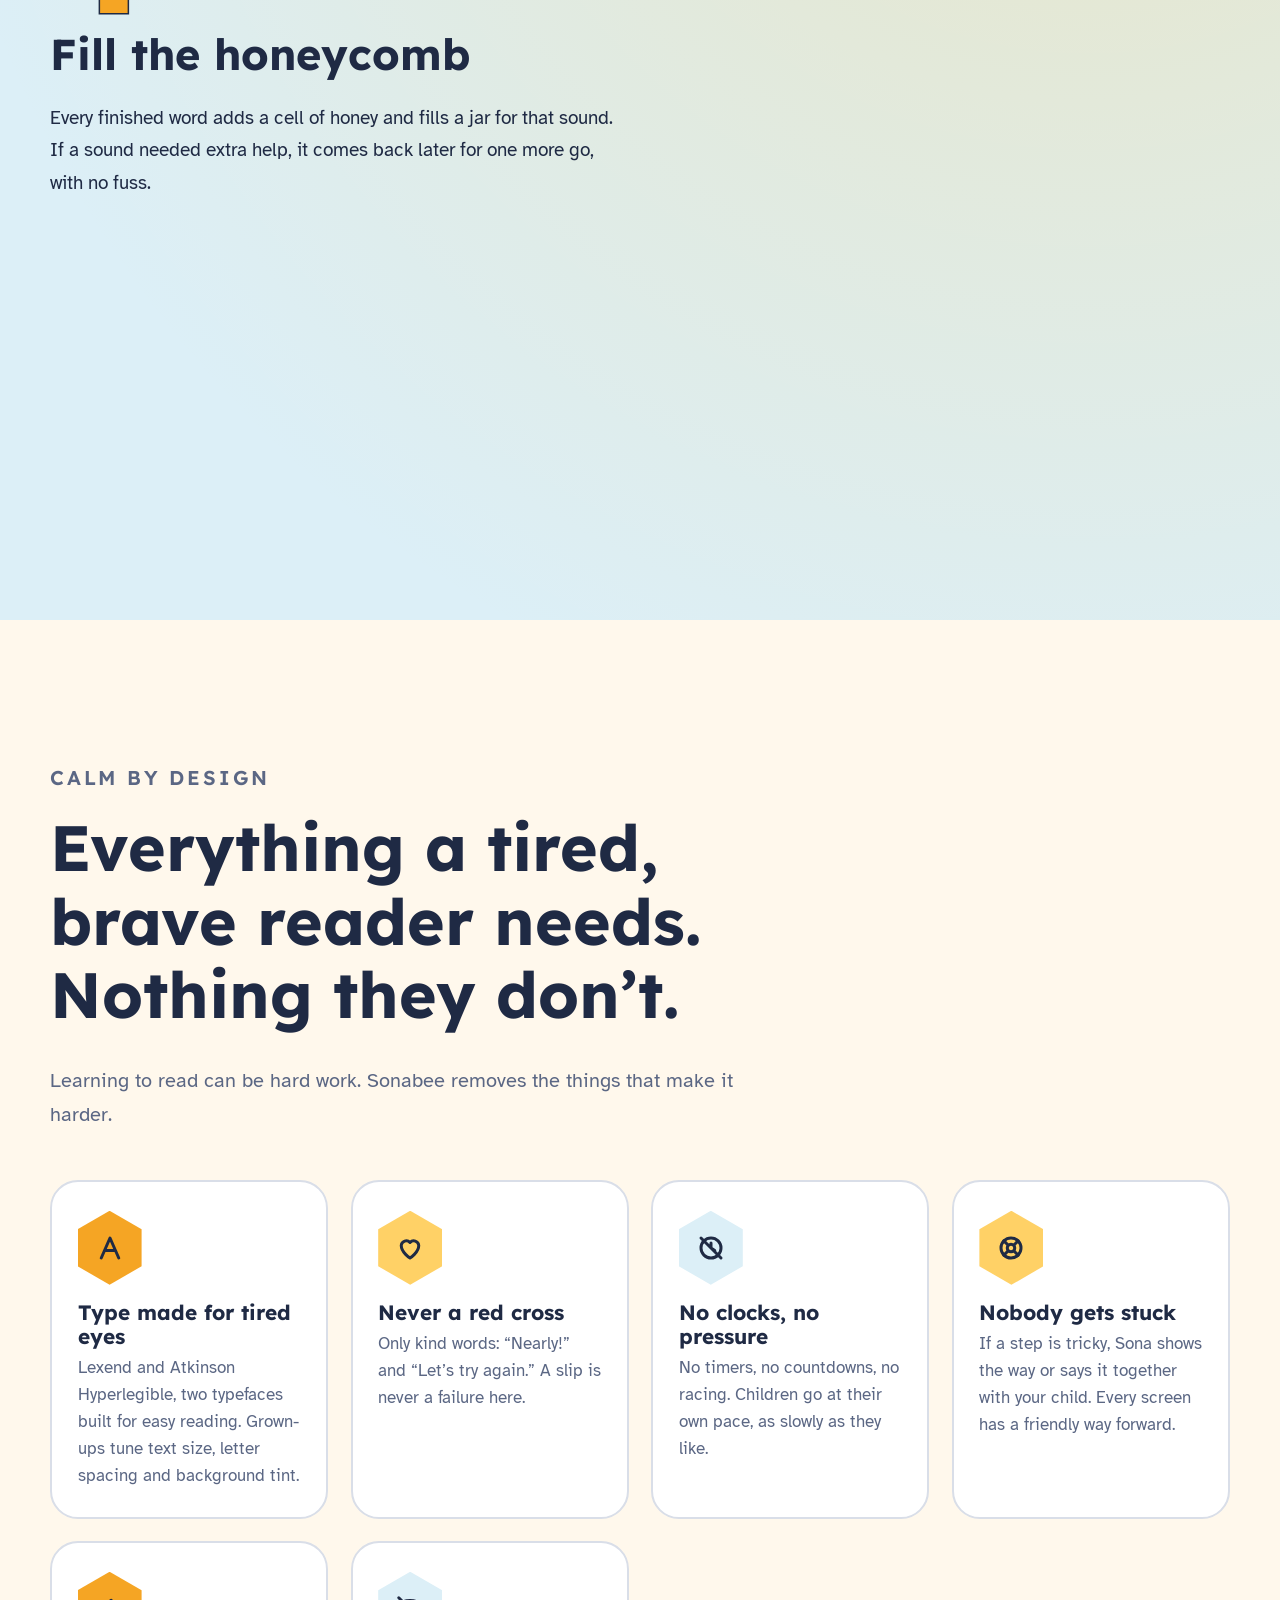
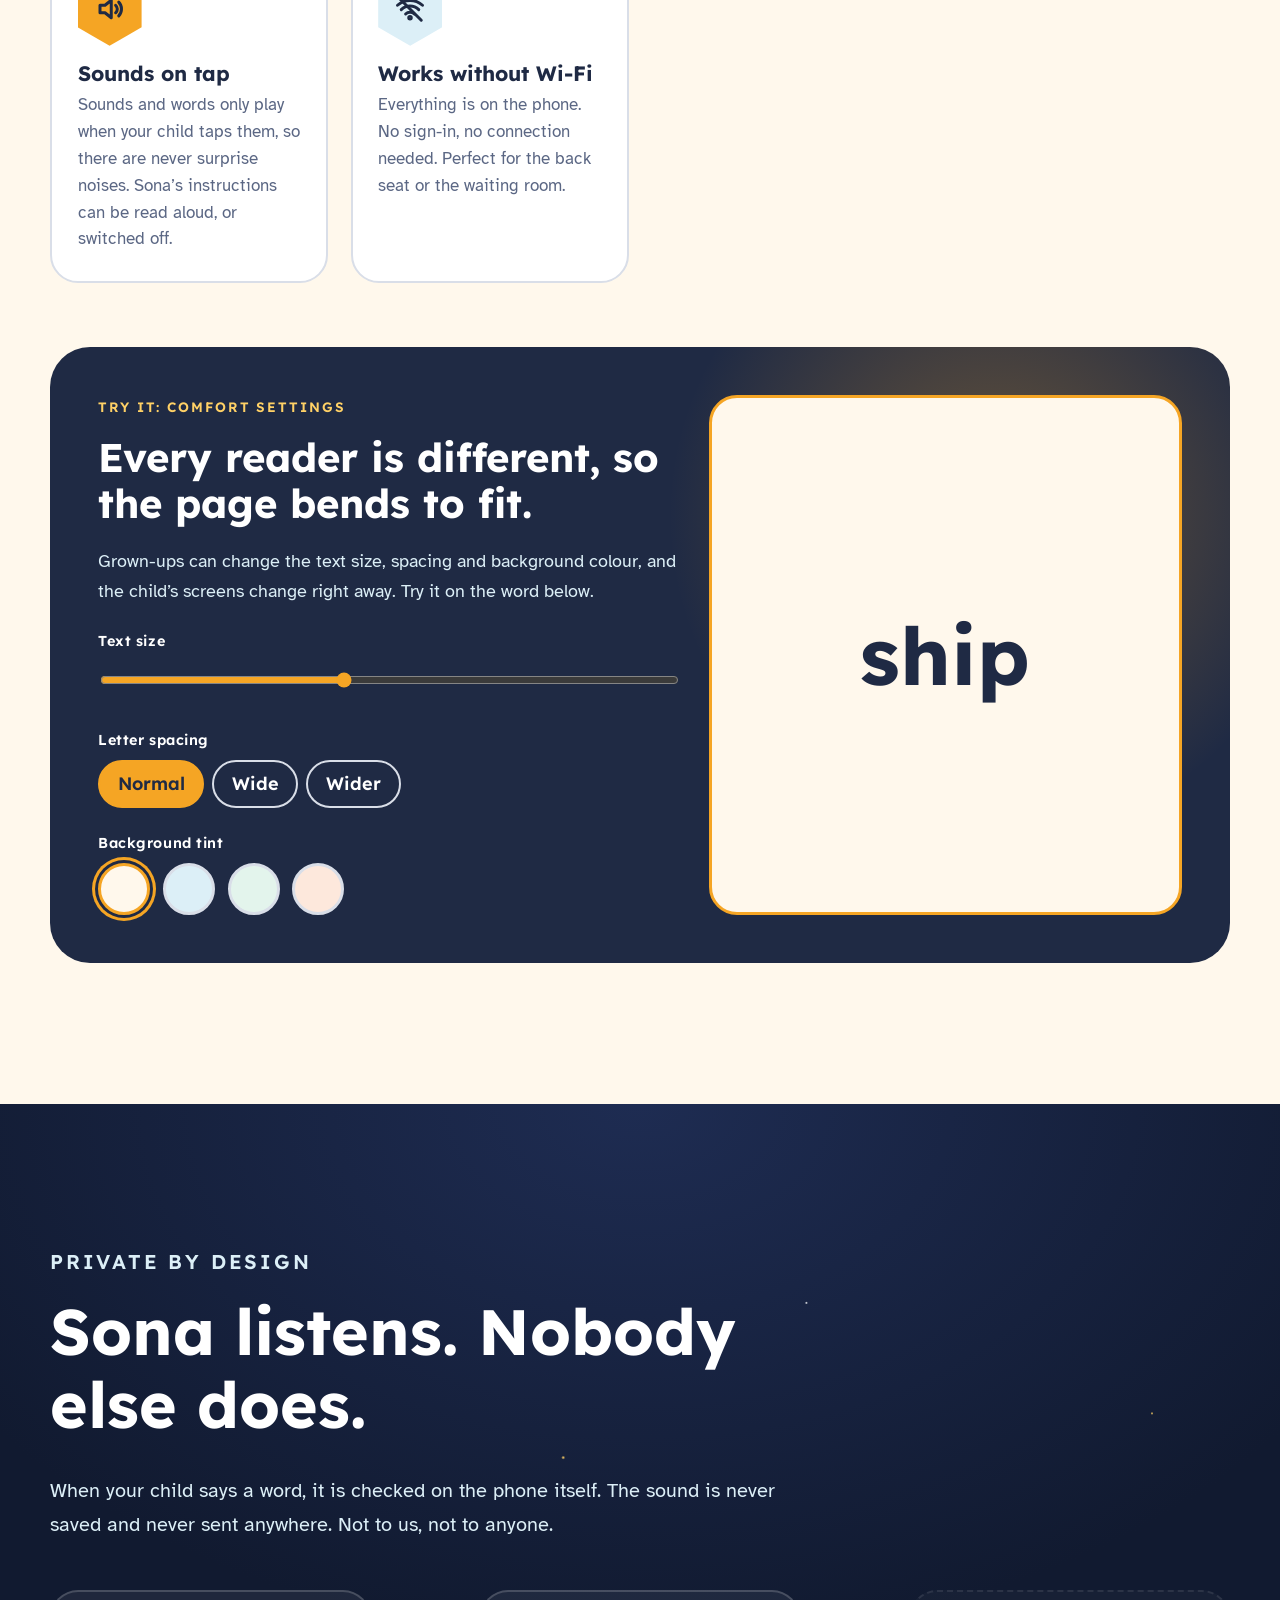
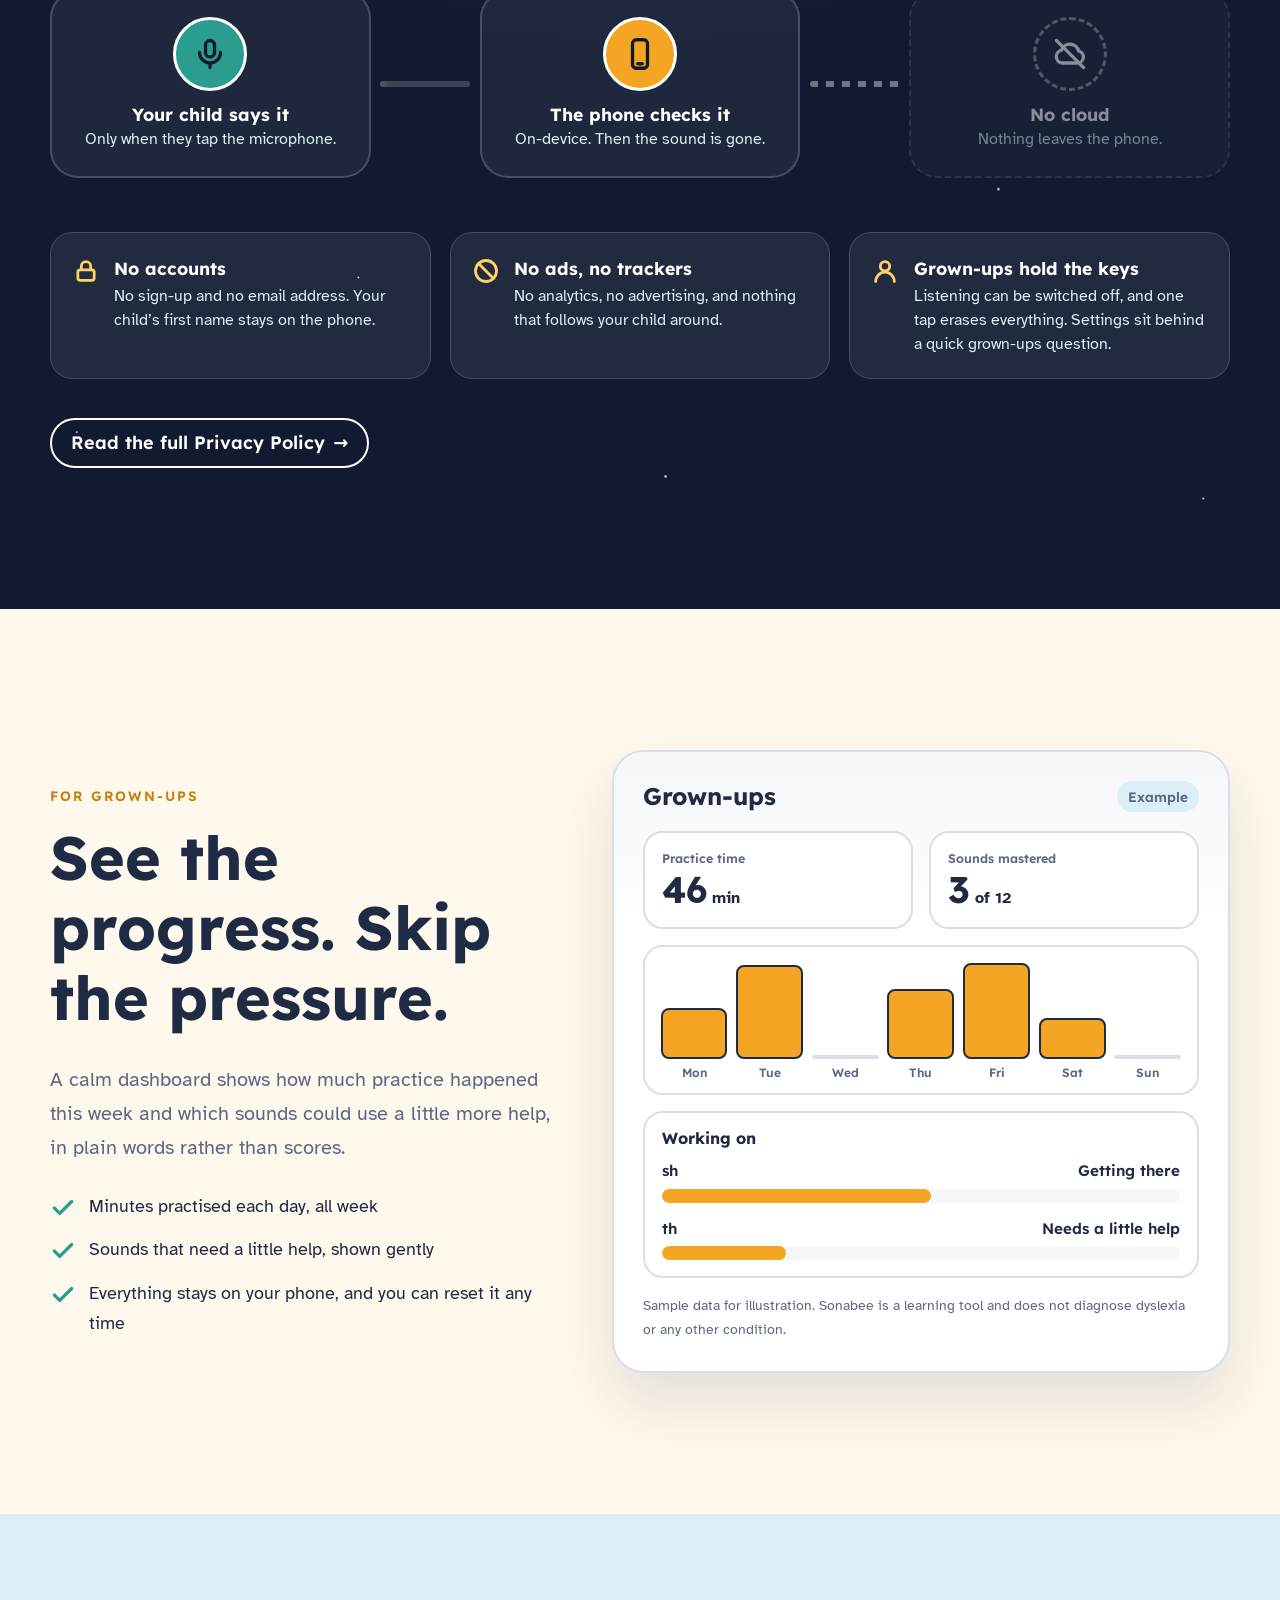
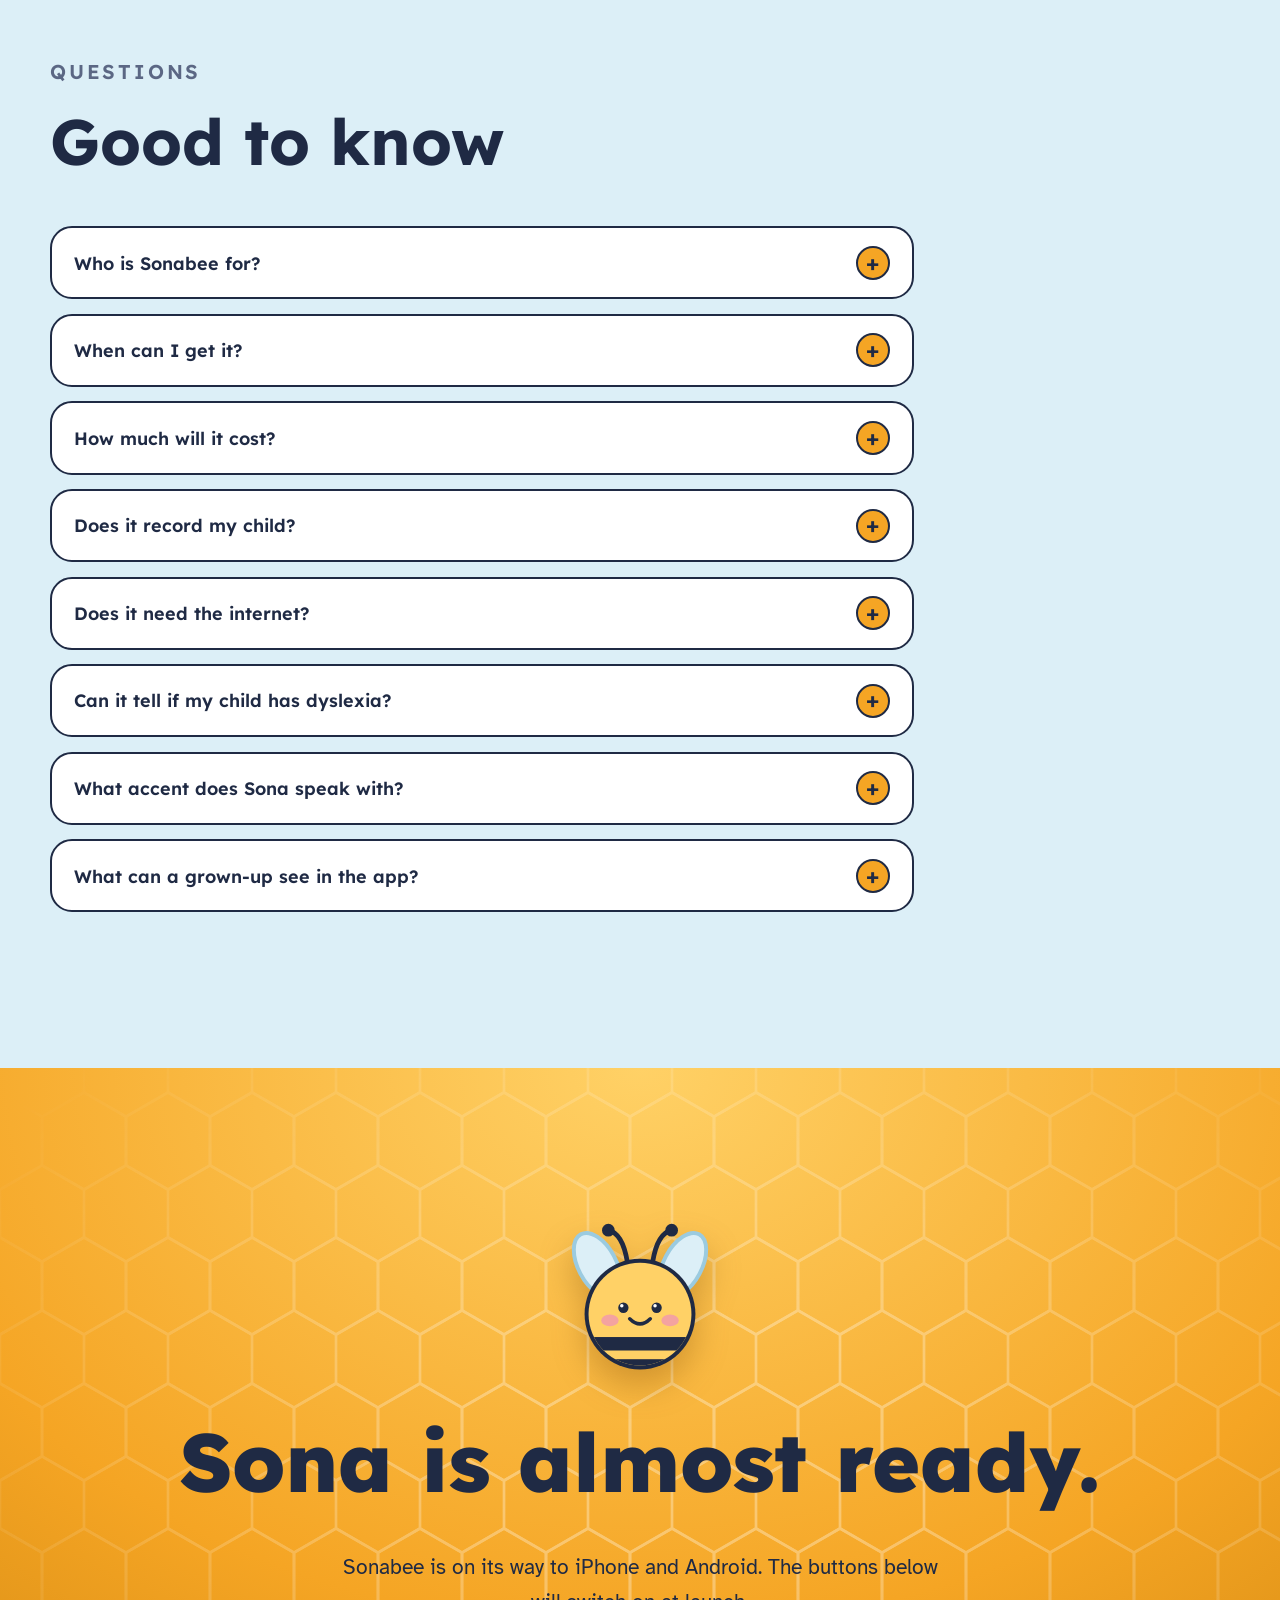
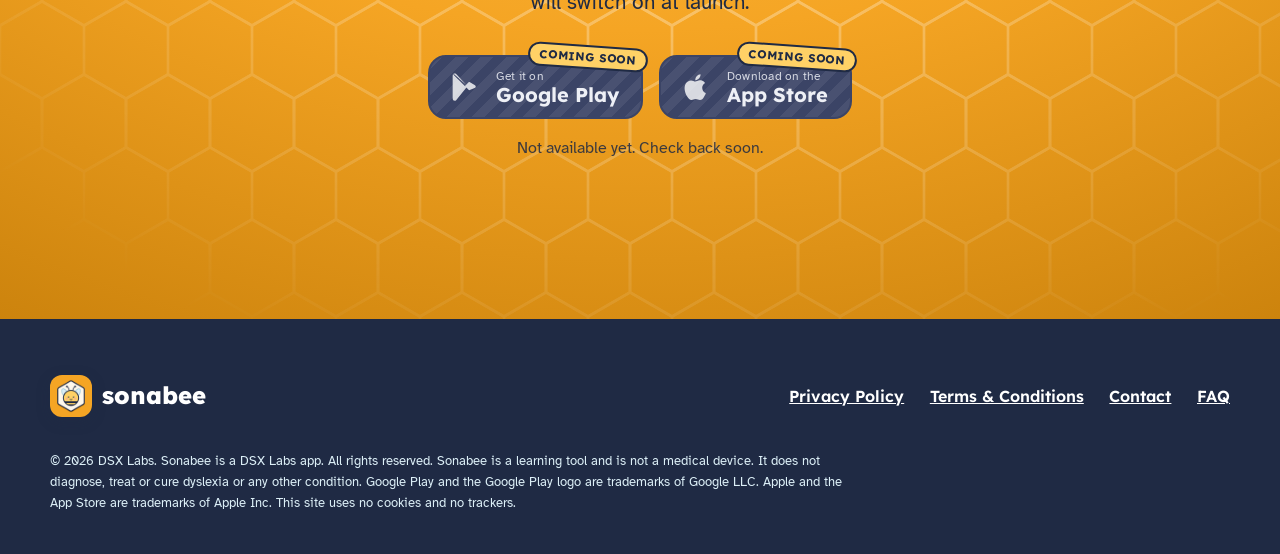
==== commit d88e0309: "Point search and share previews at the live domain and add Vercel security headers." ====
--- a/index.html
+++ b/index.html
@@ -9,7 +9,11 @@
 <meta property="og:title" content="Sonabee | Every sound counts.">
 <meta property="og:description" content="A calm, playful phonics game for children aged 5 to 9. Coming soon to iPhone and Android.">
 <meta property="og:type" content="website">
-<meta property="og:image" content="assets/img/app-icon-512.png">
+<meta property="og:image" content="https://sonabee.diweshsaxena.com/assets/img/app-icon-512.png">
+<meta property="og:url" content="https://sonabee.diweshsaxena.com/">
+<meta property="og:site_name" content="Sonabee">
+<meta name="twitter:card" content="summary">
+<link rel="canonical" href="https://sonabee.diweshsaxena.com/">
 <link rel="icon" href="favicon.svg" type="image/svg+xml">
 <link rel="apple-touch-icon" href="assets/img/apple-touch-icon.png">
 <link rel="preload" href="assets/fonts/Lexend-ExtraBold.ttf" as="font" type="font/ttf" crossorigin>
